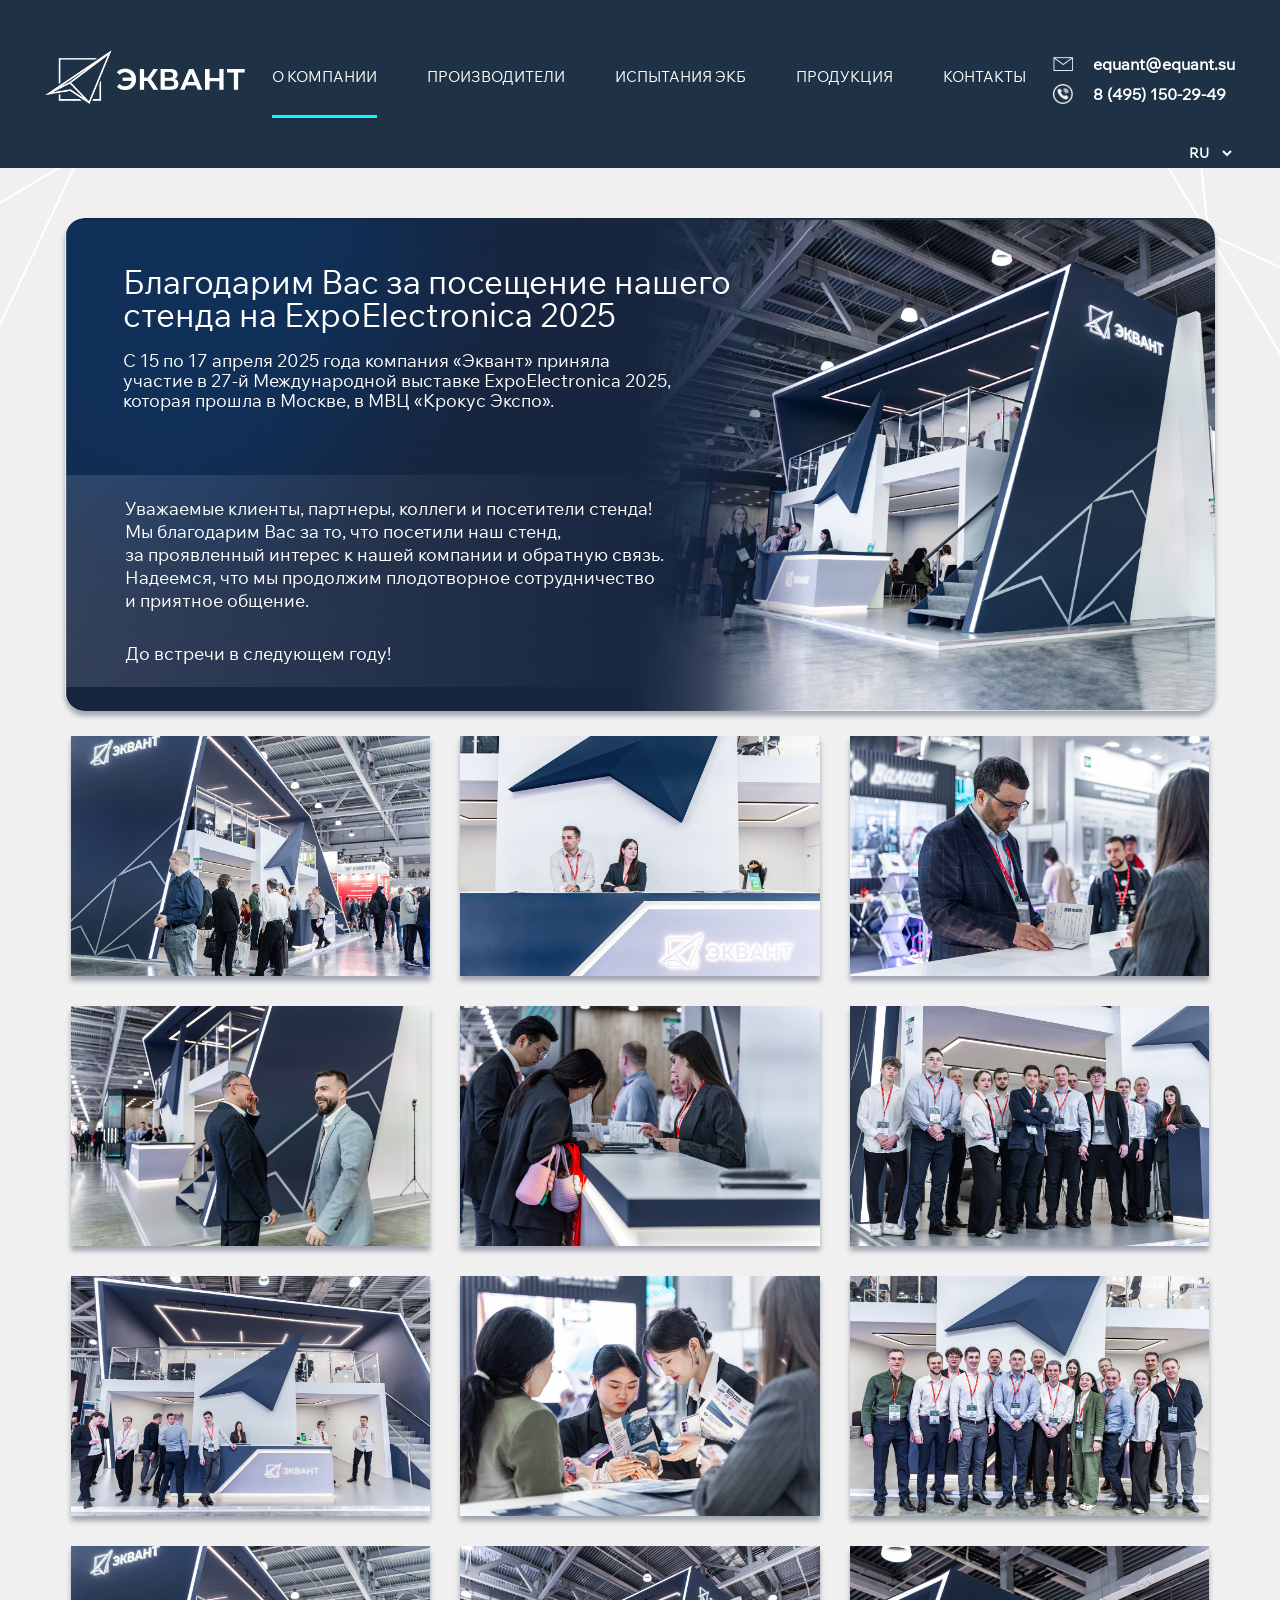
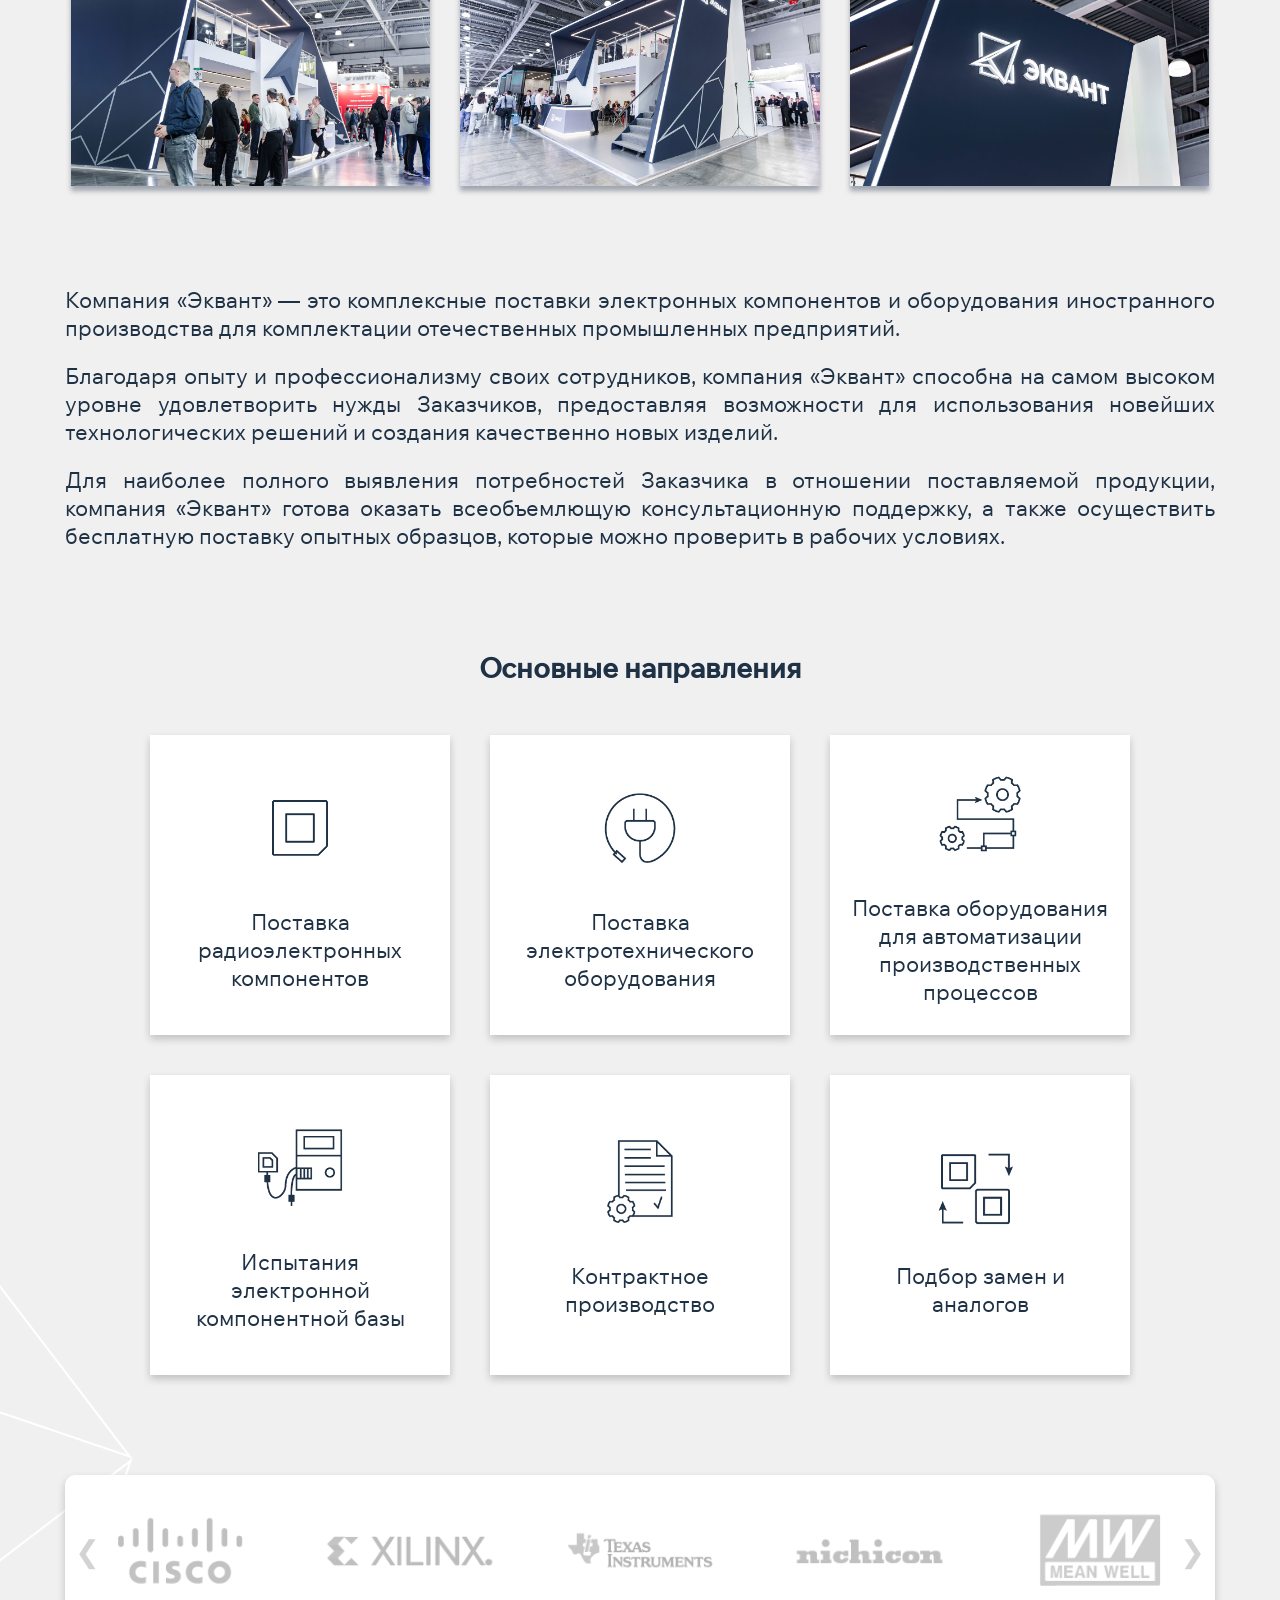
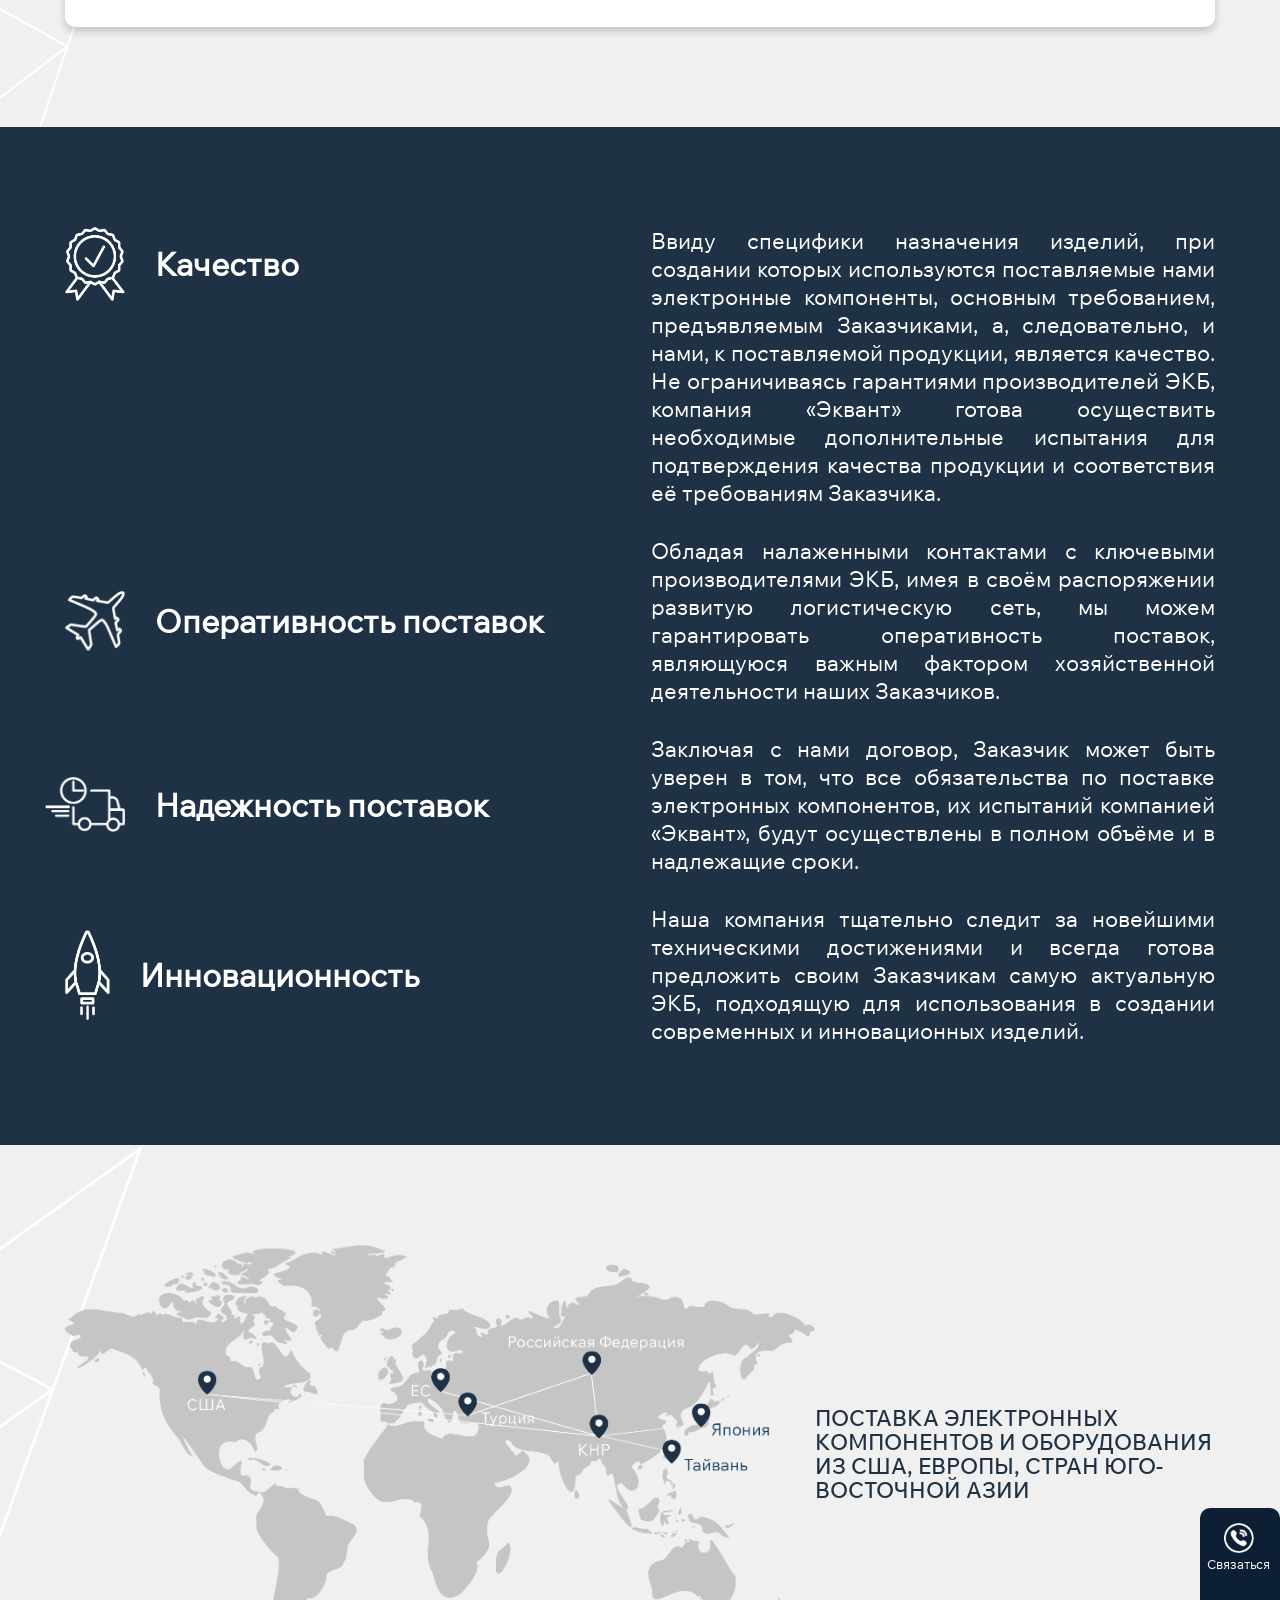
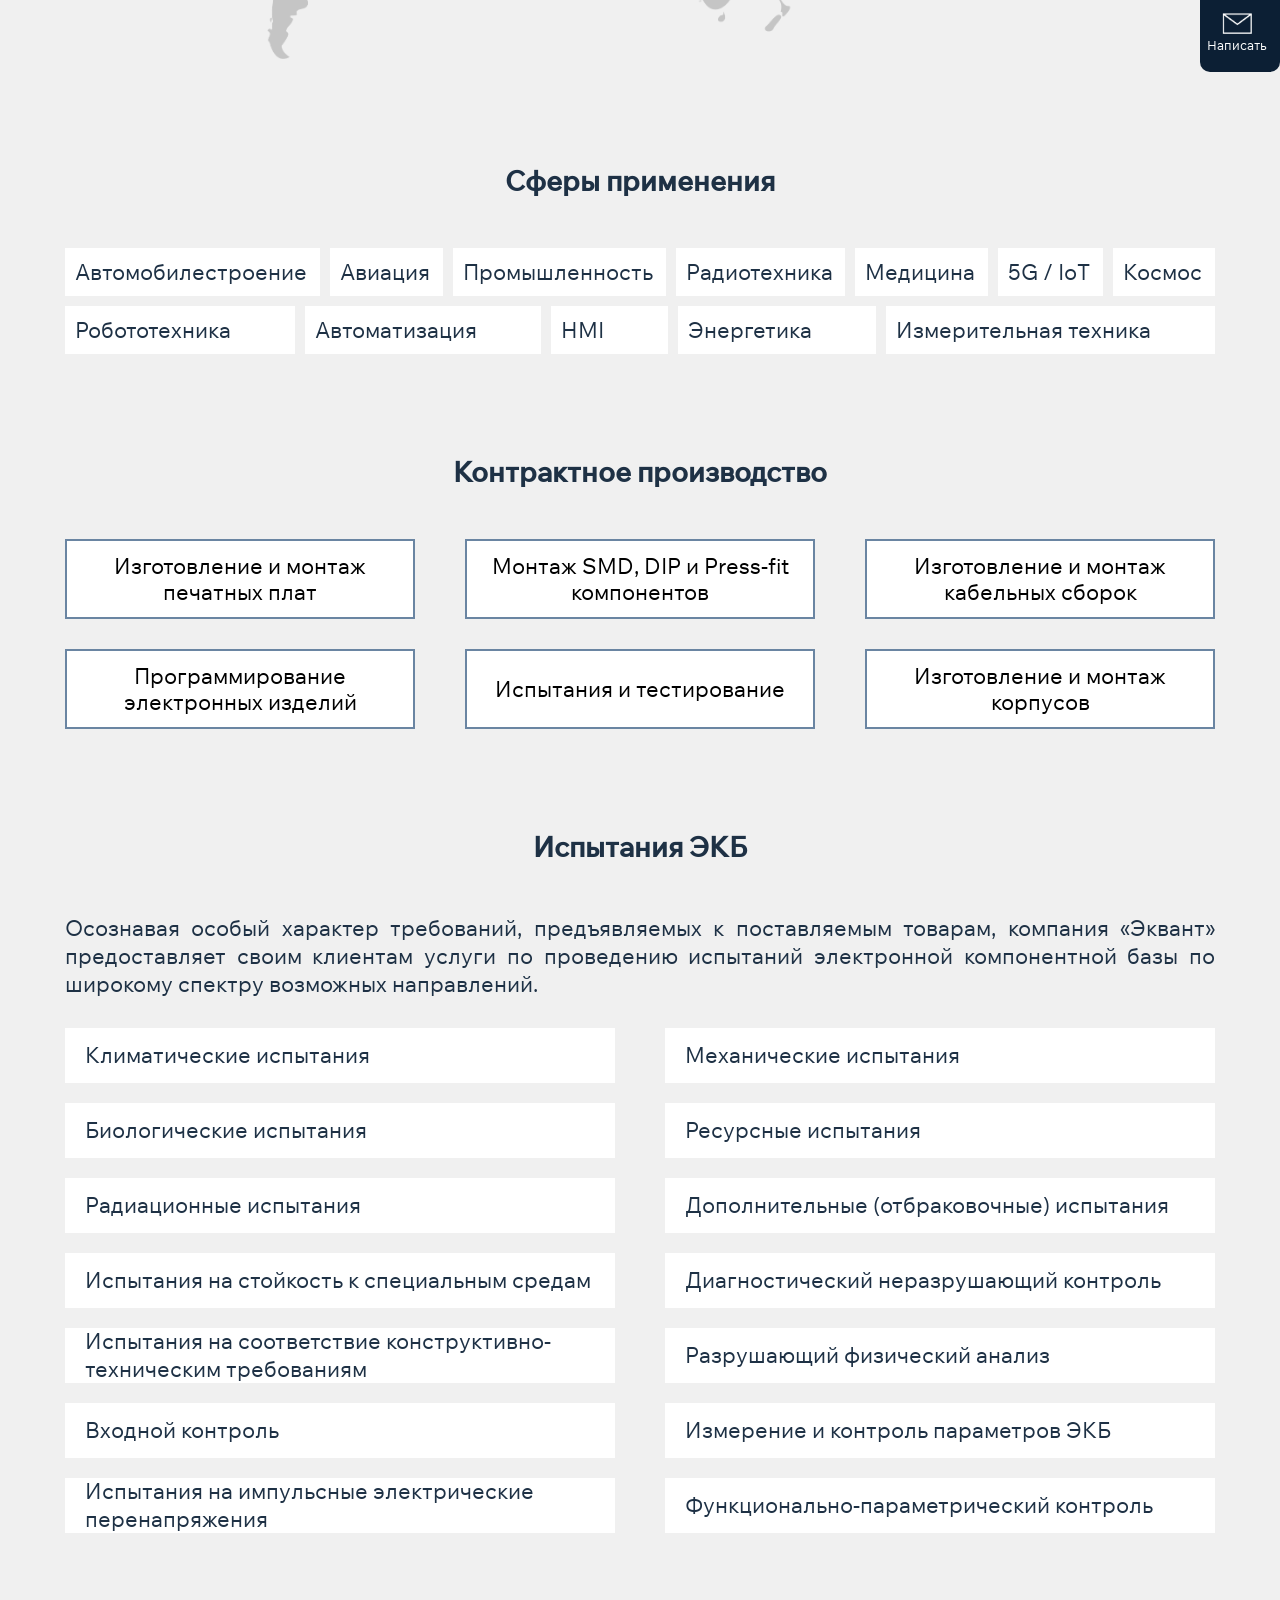
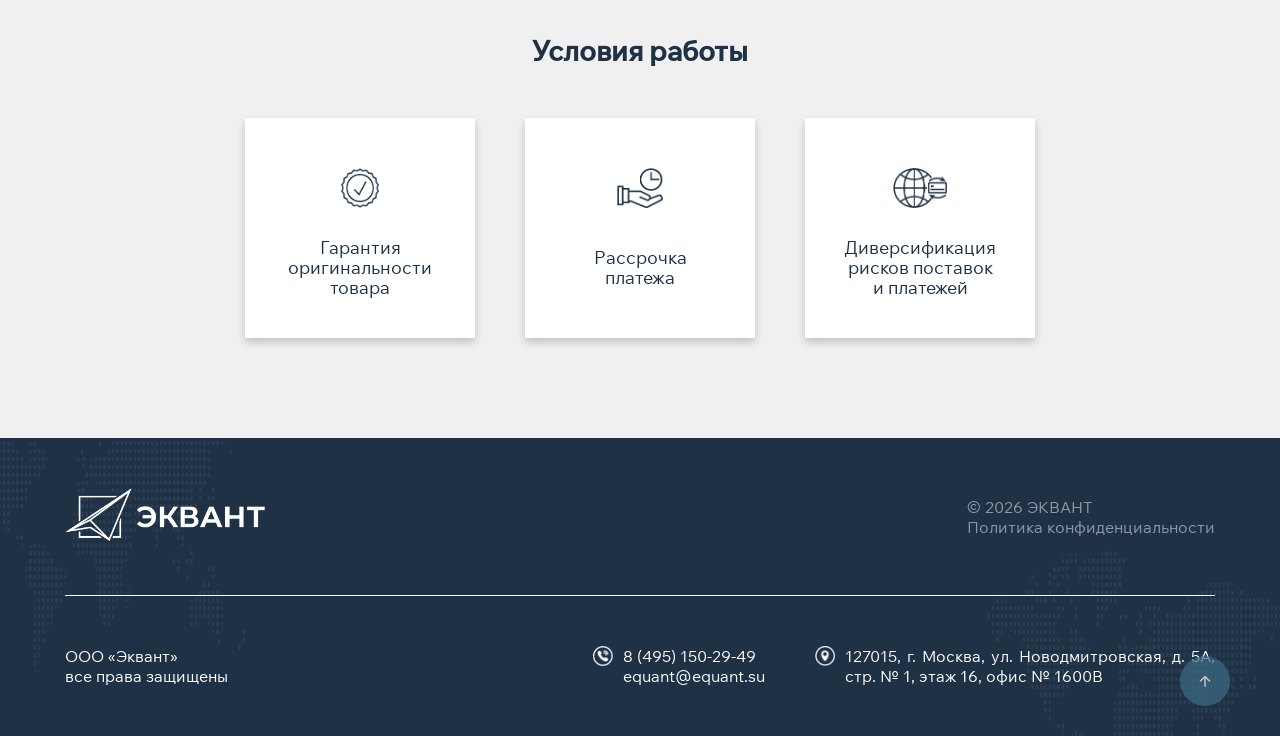
==== company.html @ 179a4070 "Initial commit" ====
<!DOCTYPE html>
<html lang="en">
<head>
    <meta charset="UTF-8">
    <meta name="viewport" content="width=device-width, initial-scale=1.0, maximum-scale=1.0, user-scalable=no">
    <title>Эквант</title>
    <link rel="stylesheet" href="./style.css">
    <script src="https://cdn.jsdelivr.net/npm/inputmask@5.0.8/dist/inputmask.min.js"></script>
</head>
<body>
    <header id="header" class="header-diff-page">
    </header>
    <div class="company-unity-block">
          <section class="event-banner">
      <div class="container">
      <div class="event-banner-img company-page">
        <div class="event-banner__text">
        <p class="event-banner__text-title company-page" data-i18n="thank_you_for_visiting"></p>
        <p class="event-banner__text-subtitle company-page" data-i18n="april_participation"></p>
        </div>
        <div class="event-banner__gratitude">
          <p data-i18n="dear_customers"></p>
          <p data-i18n="see_you_soon"></p>
        </div>
      </div>
      </div>
    </section>
      <section class="event-banner-mob-company">
        <div class="container">
          <div class="event-banner-img-mob-company-page">
            <div class="event-banner__text-mob">
              <p class="event-banner__text-title-company-mob" data-i18n="thank_you_for_visiting"></p>
              <p class="event-banner__text-subtitle-company-mob" data-i18n="april_participation"></p>
              </div>
              <div class="event-banner__gratitude-mob">
                <p data-i18n="dear_customers_mob">
                </p>
                <p data-i18n="thank_you_for_visiting-mob">
                </p>
                  <p data-i18n="see_you_soon"></p>
              </div>
          </div>
          </div>
      </section>
    <section class="gallery-event">
      <div class="container">
        <div class="gallery">
          <div class="gallery-item">
              <img src="./images/event-photo.png" alt="Image 1" data-index="0">
          </div>
          <div class="gallery-item">
              <img src="./images/event-photo2.jpg" alt="Image 2" data-index="1">
          </div>
          <div class="gallery-item">
            <img src="./images/event-photo3.jpg" alt="Image 2" data-index="1">
        </div>
        <div class="gallery-item">
          <img src="./images/event-photo4.jpg" alt="Image 2" data-index="1">
      </div>
      <div class="gallery-item">
        <img src="./images/event-photo5.jpg" alt="Image 2" data-index="1">
    </div>
    <div class="gallery-item">
      <img src="./images/event-photo6.jpg" alt="Image 2" data-index="1">
  </div>
  <div class="gallery-item">
    <img src="./images/event-photo7.jpg" alt="Image 2" data-index="1">
</div>
<div class="gallery-item">
  <img src="./images/event-photo8.jpg" alt="Image 2" data-index="1">
</div>
<div class="gallery-item">
  <img src="./images/event-photo9.jpg" alt="Image 2" data-index="1">
</div>
<div class="gallery-item">
  <img src="./images/event-photo10.jpg" alt="Image 2" data-index="1">
</div>
<div class="gallery-item">
  <img src="./images/event-photo11.jpg" alt="Image 2" data-index="1">
</div>
<div class="gallery-item">
  <img src="./images/event-photo12.jpg" alt="Image 2" data-index="1">
</div>
      </div>
      </div>


      <div class="popup">
        <div class="popup-content">
            <div class="popup-controls">
                <button class="popup-btn zoom-btn" title="Увеличить">
                    <svg width="24" height="24" viewBox="0 0 24 24" fill="none" stroke="currentColor" stroke-width="2">
                        <circle cx="11" cy="11" r="8"></circle>
                        <line x1="21" y1="21" x2="16.65" y2="16.65"></line>
                        <line x1="11" y1="8" x2="11" y2="14"></line>
                        <line x1="8" y1="11" x2="14" y2="11"></line>
                    </svg>
                </button>
                <button class="popup-btn close-btn" title="Закрыть">
                    <svg width="24" height="24" viewBox="0 0 24 24" fill="none" stroke="currentColor" stroke-width="2">
                        <line x1="18" y1="6" x2="6" y2="18"></line>
                        <line x1="6" y1="6" x2="18" y2="18"></line>
                    </svg>
                </button>
            </div>
            <div class="popup-img-container">
              <img class="popup-img" src="" alt="">
            </div>
            <div class="popup-nav">
                <button class="nav-btn prev-btn" title="Предыдущее">
                    <img src="./images/arrow-left-slider-event.png" alt="">
                </button>
                <button class="nav-btn next-btn" title="Следующее">
                  <img src="./images/arrow-right-slider-event.png" alt="">
                </button>
            </div>
        </div>
    </div>
    </section>
    </div>
    <section class="main-activity company-page">
      <div class="container">
        <div class="main-activity__text company-page">
          <p data-i18n="company_supply"></p>
          <p data-i18n="experience_professionalism"></p>
          <p data-i18n="consultation_support"></p>
        </div>
        <p class="title-shared" data-i18n="main_activity"></p>
        <div class="main-activity__cards">
          <div class="main-activity__card">
            <img src="./images/activity-first.png" alt="">
            <p class="card-text" data-i18n="supply_radioelectronic"></p>
          </div>
          <div class="main-activity__card">
            <img src="./images/activity-charging.png" alt="">
            <p class="card-text" data-i18n="supply_electrical"></p>
          </div>
          <div class="main-activity__card">
            <img src="./images/activity-settings.png" alt="">
            <p class="card-text" data-i18n="supply_automation"></p>
          </div>
          <div class="main-activity__card">
            <img src="./images/activity-tries.png" alt="">
            <p class="card-text" data-i18n="testing_electronic"></p>
          </div>
          <div class="main-activity__card">
            <img src="./images/activity-file.png" alt="">
            <p class="card-text" data-i18n="contract_manufacturing"></p>
          </div>
          <div class="main-activity__card">
            <img src="./images/activity-find.png" alt="">
            <p class="card-text" data-i18n="selection_replacements"></p>
          </div>
        </div>
        <div class="slider-container">
          <div class="slider">
              <div class="slide">
                <a href="https://www.cisco.com/">
                    <img src="./images/cisco.png" loading="lazy">
                </a>
                <a href="https://www.amd.com">
                  <img src="./images/xilinx.png" loading="lazy">
                </a>
                <a href="http://www.ti.com/">
                  <img src="./images/texas.png" loading="lazy">
                </a>
                <a href="https://www.nichicon.co.jp/">
                  <img src="./images/nichicon.png" loading="lazy">
                </a>
                <a href="http://www.meanwell.com/">
                  <img src="./images/meanwell.png" loading="lazy">
                </a>
              </div>
              <div class="slide">
                <a href="https://www.3m.com/">
                    <img src="./images/zm-logo.png" loading="lazy">
                </a>
                <a href="http://www.advantech.com/">
                    <img src="./images/adantech-logo.png" loading="lazy">
                </a>
                <a href="https://www.intel.com/content/www/us/en/support/ru-banner-inside.html">
                    <img src="./images/altera-logo.png" loading="lazy">
                </a>
                <a href="http://www.amcomusa.com/">
                    <img src="./images/amcom-logo.png" loading="lazy">
                </a>
                <a href="https://www.amphenol.com/">
                    <img src="./images/amphenol-logo.png" loading="lazy">
                </a>
              </div>
              <div class="slide">
                <a href="https://www.analog.com/en/index.html">
                 <img src="./images/analog-devices-logo.png" loading="lazy">
                </a>
                <a href="https://www.kyocera-avx.com/products/rfmicrowave/">
                 <img src="./images/american-logo.png" loading="lazy">
                </a>
                <a href="http://www.apitech.com/">
                 <img src="./images/api-logo.png" loading="lazy">
                </a>
                <a href="https://www.broadcom.com/">
                 <img src="./images/avago-logo.png" loading="lazy">
                </a>
                <a href="https://www.kyocera-avx.com/">
                 <img src="./images/avx-logo.png" loading="lazy">
                </a>
              </div>
              <div class="slide">
                <a href="https://www.analog.com/en/index.html">
                  <img src="./images/analog-devices-logo.png" loading="lazy">
                </a>
                <a href="https://www.kyocera-avx.com/products/rfmicrowave/">
                  <img src="./images/american-logo.png" loading="lazy">
                </a>
                <a href="http://www.apitech.com/">
                  <img src="./images/api-logo.png" loading="lazy">
                </a>
                <a href="https://www.broadcom.com/">
                  <img src="./images/avago-logo.png" loading="lazy">
                </a>
                <a href="https://www.kyocera-avx.com/">
                  <img src="./images/avx-logo.png" loading="lazy">
                </a>
              </div>
              <div class="slide">
                <a href="http://www.chinfa.com/01home/chinfa.html">
                  <img src="./images/china-logo.png" loading="lazy">
                </a>
                <a href="https://www.belfuse.com/">
                  <img src="./images/cinch-logo.png" loading="lazy">
                </a>
                <a href="https://www.connfly.com/">
                  <img src="./images/confly-logo.png" loading="lazy">
                </a>
                <a href="https://www.coilcraft.com/">
                  <img src="./images/caircraft-logo.png" loading="lazy">
                </a>
                <a href="https://www.wolfspeed.com/">
                  <img src="./images/cree-logo.png" loading="lazy">
                </a>
              </div>
              <div class="slide">
                <a href="https://www.cypress.io/">
                  <img src="./images/cypress-logo.png" loading="lazy">
                </a>
                <a href="https://www.mpgdover.com/en/company/brands/dow_key_microwave.html">
                  <img src="./images/dowkey-logo.png" loading="lazy">
                </a>
                <a href="https://www.tdk-electronics.tdk.com/en">
                  <img src="./images/epcos-logo.png" loading="lazy">
                </a>
                <a href="http://www.harting.com/">
                  <img src="./images/harting-logo.png" loading="lazy">
                </a>
                <a href="https://www.harwin.com/">
                  <img src="./images/harwin-logo.png" loading="lazy">
                </a>
              </div>  
              <div class="slide">
                <a href="https://www.hirose.com/">
                  <img src="./images/hrs-logo.png" loading="lazy">
                </a>
                <a href="https://www.ibselectronics.com/manufacturers/hittite-microwave/">
                  <img src="./images/hittic-logo.png" loading="lazy">
                </a>
                <a href="https://www.holtic.com/default.aspx">
                  <img src="./images/holt-logo.png" loading="lazy">
                </a>
                <a href="http://www.honeywell.com/">
                  <img src="./images/honeywell-logo.png" loading="lazy">
                </a>
                <a href="https://www.hubersuhner.com/en">
                  <img src="./images/huber-logo.png" loading="lazy">
                </a>
              </div>
              <div class="slide">
                <a href="https://eu.idtdna.com/page">
                  <img src="./images/idt-logo.png" loading="lazy">
                </a>
                <a href="https://www.infineon.com/">
                  <img src="./images/infineon-logo.png" loading="lazy">
                </a>
                <a href="https://www.integratech.com/">
                  <img src="./images/integra-logo.png" loading="lazy">
                </a>
                <a href="https://www.ixys.com/">
                  <img src="./images/ixys-logo.png" loading="lazy">
                </a>
                <a href="https://www.jyebao.com.tw/">
                  <img src="./images/jyebao-logo.png" loading="lazy">
                </a>
              </div>
              <div class="slide">
                <a href="https://www.kemet.com/en/us.html">
                  <img src="./images/kemet-logo.png" loading="lazy">
                </a>
                <a href="https://www.keysight.com/us/en/home.html">
                  <img src="./images/keysight-logo.png" loading="lazy">
                </a>
                <a href="https://www.chipdip.ru/manufacturer/linear">
                  <img src="./images/linear-logo.png" loading="lazy">
                </a>
                <a href="http://www.linwave.co.uk/">
                  <img src="./images/linwave-logo.png" loading="lazy">
                </a>
                <a href="https://www.littelfuse.com/">
                  <img src="./images/littlefuse-logo.png" loading="lazy">
                </a>
              </div>
              <div class="slide">
                <a href="https://www.macom.com/">
                  <img src="./images/macom-logo.png" loading="lazy">
                </a>
                <a href="https://markimicrowave.com/">
                  <img src="./images/marki-logo.png" loading="lazy">
                </a>
                <a href="http://www.maximintegrated.com/">
                  <img src="./images/maxim-logo.png" loading="lazy">
                </a>
                <a href="http://www.metdac.com/">
                  <img src="./images/metda-logo.png" loading="lazy">
                </a>
                <a href="https://micrelmed.com/">
                  <img src="./images/micrel-logo.png" loading="lazy">
                </a>
              </div>
              <div class="slide">
                <a href="http://www.microchip.com/">
                  <img src="./images/microchip-logo.png" loading="lazy">
                </a>
                <a href="https://www.micron.com/">
                  <img src="./images/micron-logo.png" loading="lazy">
                </a>
                <a href="https://www.microsemi.com/Page-34">
                  <img src="./images/microsemi-logo.png" loading="lazy">
                </a>
                <a href="https://www.minicircuits.com/">
                  <img src="./images/minicircuits-logo.png" loading="lazy">
                </a>
                <a href="https://www.molex.com/en-us/home">
                  <img src="./images/molex-logo.png" loading="lazy">
                </a>
              </div>
              <div class="slide">
                <a href="https://www.murata.com/en-eu/">
                  <img src="./images/murata-logo.png" loading="lazy">
                </a>
                <a href="https://www.nardamiteq.com/">
                  <img src="./images/narda-logo.png" loading="lazy">
                </a>
                <a href="https://www.ni.com/en.html">
                  <img src="./images/national-logo.png" loading="lazy">
                </a>
                <a href="http://www.nxp.com/">
                  <img src="./images/nxp-logo.png" loading="lazy">
                </a>
                <a href="https://www.omron.com/global/en/">
                  <img src="./images/omron-logo.png" loading="lazy">
                </a>
              </div>
              <div class="slide">
                <a href="https://www.onsemi.com/">
                  <img src="./images/on-logo.png" loading="lazy">
                </a>
                <a href="https://www.peak-electronics.de/">
                  <img src="./images/peak-logo.png" loading="lazy">
                </a>
                <a href="https://www.psemi.com/">
                  <img src="./images/peregine-logo.png" loading="lazy">
                </a>
                <a href="https://www.phoenixcontact.com/ru-pc/">
                  <img src="./images/phenix-logo.png" loading="lazy">
                </a>
                <a href="https://www.qorvo.com/">
                  <img src="./images/qorvo-logo.png" loading="lazy">
                </a>
              </div>
              <div class="slide">
                <a href="https://www.radiall.com/">
                  <img src="./images/radall-logo.png" loading="lazy">
                </a>
                <a href="https://www.renesas.com/en">
                  <img src="./images/renesas-logo.png" loading="lazy">
                </a>
                <a href="https://www.rohm.com/">
                  <img src="./images/rohm-logo.png" loading="lazy">
                </a>
                <a href="https://www.rosenberger.com/">
                  <img src="./images/rosenberger-logo.png" loading="lazy">
                </a>
                <a href="https://www.samtec.com/">
                  <img src="./images/samteo-logo.png" loading="lazy">
                </a>
              </div>
              <div class="slide">
                <a href="http://www.semikron.com/">
                  <img src="./images/semikron-logo.png" loading="lazy">
                </a>
                <a href="https://www.silabs.com/">
                  <img src="./images/silicon-logo.png" loading="lazy">
                </a>
                <a href="http://www.skyworksinc.com/">
                  <img src="./images/skuworks-logo.png" loading="lazy">
                </a>
                <a href="http://www.souriau.com/en-en">
                  <img src="./images/souriau-logo.png" loading="lazy">
                </a>
                <a href="https://www.infineon.com/?utm_source=cypress&utm_medium=referral&utm_campaign=202110_globe_en_all_integration-homepage&redirId=test_homepage">
                  <img src="./images/spansion-logo.png" loading="lazy">
                </a>
              </div>
              <div class="slide">
                <a href="https://www.st.com/content/st_com/en.html">
                  <img src="./images/life-logo.png" loading="lazy">
                </a>
                <a href="https://www.synergymwave.com/">
                  <img src="./images/synergy-logo.png" loading="lazy">
                </a>
                <a href="https://www.us.tdk.com/">
                  <img src="./images/tdk-logo.png" loading="lazy">
                </a>
                <a href="http://www.tdk-lambda.com/">
                  <img src="./images/tdk-lambda-logo.png" loading="lazy">
                </a>
                <a href="http://www.te.com/">
                  <img src="./images/te-logo.png" loading="lazy">
                </a>
              </div>
              <div class="slide">
                <a href="http://www.teledynerelays.com/">
                  <img src="./images/teledyne-logo.png" loading="lazy">
                </a>
                <a href="https://www.tek.com/en">
                  <img src="./images/tektronix-logo.png" loading="lazy">
                </a>
                <a href="https://www.tracopower.com/int/ru">
                  <img src="./images/traco-logo.png" loading="lazy">
                </a>
                <a href="https://www.vicorpower.com/">
                  <img src="./images/vicor-logo.png" loading="lazy">
                </a>
                <a href="https://www.vishay.com/">
                  <img src="./images/vishay-logo.png" loading="lazy">
                </a>
              </div>
          </div>
          <button class="slider-button prev">&#10094;</button>
          <button class="slider-button next">&#10095;</button>
      </div>
      </div>
    </section>
      
    <section class="advantages">
      <div class="container">
        <div class="advantages-cards">
          <div class="advantages-card quality">
            <div class="advantages-card-title">
              <img src="./images/quality.png" alt="">
              <p data-i18n="quality"></p>
            </div>
            <p class="advantages-card-desc" data-i18n="quality_desc"></p>
          </div>
          <div class="advantages-card">
            <div class="advantages-card-title">
              <img src="./images/airplane.png" alt="">
              <p data-i18n="delivery_efficiency"></p>
            </div>
            <p class="advantages-card-desc" data-i18n="delivery_efficiency_desc"></p>
          </div>
          <div class="advantages-card">
            <div class="advantages-card-title">
              <img src="./images/car.png" alt="" class="car-img-advantage">
              <p data-i18n="reliability_deliveries">к</p>
            </div>
            <p class="advantages-card-desc" data-i18n="reliability_deliveries_desc"></p>
          </div>
          <div class="advantages-card">
            <div class="advantages-card-title">
              <img src="./images/rocket.png" alt="" class="rocket-img">
              <p data-i18n="innovativeness">Инновационность</p>
            </div>
            <p class="advantages-card-desc" data-i18n="innovativeness_desc"></p>
          </div>
        </div>
      </div>
    </section>
          <section class="map">
        <div class="container">
          <div class="map-block">
            <div class="map-img">
              <img src="./images/map.png" alt="">
            </div>
            <p class="map-title" data-i18n="supply_electronic_components">
            </p>  
          </div>
        
          <div class="spheres">
            <p class="title-shared" data-i18n="application_areas"></p>
              <div class="spheres-cards">
                <div class="sphere-card" data-i18n="automotive"></div>
                <div class="sphere-card" data-i18n="aviation"></div>
                <div class="sphere-card" data-i18n="industry"></div>
                <div class="sphere-card" data-i18n="radio_engineering"></div>
                <div class="sphere-card" data-i18n="medicine"></div>
                <div class="sphere-card" data-i18n="5g_iot"></div>
                <div class="sphere-card" data-i18n="space"></div>
                <div class="sphere-card" data-i18n="robotics"></div>
                <div class="sphere-card" data-i18n="automation"></div>
                <div class="sphere-card" data-i18n="hmi"></div>
                <div class="sphere-card" data-i18n="energy"></div>
                <div class="sphere-card" data-i18n="measurement_technology"></div>
              </div>
          </div>
        </div>
        <button class="contact-button">
          <div class="contact-button-item">
            <div class="contact-button-item-block">
              <img src="./images/phone-icon.png" alt="" class="contact-button-icons">
              <p data-i18n="to_contact"></p>
            </div>
              <div class="contact-info-item phone">
                8 (495) 150-29-49
                <img src="./images/copy-icon.png" alt="">
              </div>
          </div>
          <div class="contact-button-item">
            <div class="contact-button-item-block">
              <img src="./images/mail-icon.png" alt="" class="contact-button-icons">
              <p data-i18n="to_write"></p>
            </div>
            <div class="contact-info-item email">
              equant@equant.su
              <img src="./images/copy-icon.png" alt="">
            </div>
          </div>
      </button> 
      </section>
      
    <section class="contract company-page">
      <div class="container">
        <p class="title-shared" data-i18n="contract_production_title">
      </p>
      <div class="contract-cards">
          <div class="contract-card" data-i18n="pcb_manufacturing">
          </div>
          <div class="contract-card" data-i18n="components_mounting">
          </div>
          <div class="contract-card" data-i18n="cable_assemblies">
          </div>
          <div class="contract-card" data-i18n="programming">
          </div>
          <div class="contract-card" data-i18n="testing">
          </div>
          <div class="contract-card" data-i18n="enclosures">
          </div>
      </div>
<div class="tries">
<p class="title-shared" data-i18n="ecb_testing">
</p>
<p class="tries-title" data-i18n="special_requirements_awareness">
</p>
<div class="tries-cards">
<div class="tries-card" data-i18n="climate_testing">
</div>
<div class="tries-card" data-i18n="mechanical_testing">
</div>
</div>
<div class="tries-cards">
<div class="tries-card" data-i18n="biological_testing">
</div>
<div class="tries-card" data-i18n="resource_testing">
</div>
</div>
<div class="tries-cards">
<div class="tries-card" data-i18n="radiation_testing">
</div>
<div class="tries-card" data-i18n="additional_testing">
</div>
</div>
<div class="tries-cards">
<div class="tries-card" data-i18n="environmental_testing">
</div>
<div class="tries-card" data-i18n="diagnostic_testing">
</div>
</div>
<div class="tries-cards">
<div class="tries-card" data-i18n="technical_compliance_testing">
</div>
<div class="tries-card" data-i18n="destructive_analysis">
</div>
</div>
<div class="tries-cards">
<div class="tries-card" data-i18n="input_control">
</div>
<div class="tries-card" data-i18n="parameter_control">
</div>
</div>
<div class="tries-cards">
<div class="tries-card" data-i18n="impulse_testing">
</div>
<div class="tries-card" data-i18n="functional_testing">
</div>
</div>

</div>
<div class="work-conditions">
<p class="title-shared" data-i18n="work_conditions_title">
</p>
<div class="work-conditions-cards">
    <div class="work-conditions-card">
        <img src="./images/garanty-icon.png" alt="">
        <p data-i18n="originality_guarantee">
        </p>
    </div>
    <div class="work-conditions-card">
        <img src="./images/credit-icon.png" alt="">
        <p data-i18n="payment_installment">
        </p>
    </div>
    <div class="work-conditions-card">
        <img src="./images/world-web-icon.png" alt="">
        <p data-i18n="risk_diversification">
        </p>
    </div>
</div>
</div>
</div>
    </section>
      <footer id="footer">
      </footer>

<script src="./main.js" defer></script>
</body>
</html>
---- style.css ----
*{
  margin:0;
  padding:0;
  box-sizing:border-box;
  font-family: 'WixMadeforText-Regular';
}

html, body {
    height: 100%;
    margin: 0;
    scroll-behavior: smooth;
}
a{
    text-decoration:none;
}

body {
    background-color: #f0f0f0; /* Цвет фона по умолчанию для body */
}
.container{
  display: block;
  width: 100%;
  margin: 0 auto;
  max-width: 1150px;
}

header{
  display: flex;
  width: 100%;
  padding-top: 50px;
  position: absolute;
  z-index: 2;
  justify-content: center;
}
.header-mob{
  display: none;
}
.header-pc{
  display: flex;
  justify-content: space-between;
  align-items: center;
  width: 100%;
  height:100%;
}
header.header-diff-page{
  position: relative;
  background-color: rgb(30,49,69);
  border-bottom: none;
  padding-bottom: 50px;
  margin-bottom:0;
}

.header-logo{
  max-width: 200px;
  width: 100%;
}
.footer-logo{
  max-width: 200px;
  width: 100%;
}
.logo-container{
  width: 197px;
  background-image: url(./images/zm-blue-logo.png);
  height: 119px;
}
.logo-container:hover{
  background-image: url(./images/zm-logo.png);
}
.logo-container.advantech{
  background-image: url(./images/advantech-blue-logo.png);
}
.logo-container.advantech:hover{
  background-image: url(./images/adantech-logo.png);
}
.logo-container.altera{
  background-image: url(./images/intel-blue-logo.png);
  background-size: 70% 70%;
  background-repeat: no-repeat;
  background-position: center;
}
.logo-container.altera:hover{
  background-image: url(./images/intel-logo.png);
}
.logo-container.amcom{
  background-image: url(./images/amcom-blue-logo.png);
}
.logo-container.amcom:hover{
  background-image: url(./images/amcom-logo.png);
}
.logo-container.amphenol{
  background-image: url(./images/amphenol-blue-logo.png);
}
.logo-container.amphenol:hover{
  background-image: url(./images/amphenol-logo.png);
}
.logo-container.analog{
  background-image: url(./images/analog-blue-logo.png);
}
.logo-container.analog:hover{
  background-image: url(./images/analog-devices-logo.png);
}
.logo-container.anaren{
  background-image: url(./images/anaren-blue-logo.png);
}
.logo-container.anaren:hover{
  background-image: url(./images/anaren-logo.png);
}
.logo-container.anritsu{
  background-image: url(./images/anritsu-blue-logo.png);
}
.logo-container.anritsu:hover{
  background-image: url(./images/anritsu-logo.png);
}
.logo-container.american{
  background-image: url(./images/american-blue-logo.png);
}
.logo-container.american:hover{
  background-image: url(./images/american-logo.png);
}
.logo-container.api{
  background-image: url(./images/api-blue-logo.png);
}
.logo-container.api:hover{
  background-image: url(./images/api-logo.png);
}
.logo-container.avago{
  background-image: url(./images/avago-blue-logo.png);
}
.logo-container.avago:hover{
  background-image: url(./images/avago-logo.png);
}
.logo-container.avx{
  background-image: url(./images/avx-blue-logo.png);
}
.logo-container.avx:hover{
  background-image: url(./images/avx-logo.png);
}
.logo-container.bourns{
  background-image: url(./images/bourns-blue-logo.png);
}
.logo-container.bourns:hover{
  background-image: url(./images/bourns-logo.png);
}
.logo-container.ceic{
  background-image: url(./images/ceic-blue-logo.png);
  background-size: 60% 50%;
  background-repeat: no-repeat;
  background-position: center;
}
.logo-container.ceic:hover{
  background-image: url(./images/ceic-logo.png);
}
.logo-container.chinfa{
  background-image: url(./images/chinfa-blue-logo.png);
}
.logo-container.chinfa:hover{
  background-image: url(./images/china-logo.png);
}
.logo-container.chinch{
  background-image: url(./images/cinch-blue-logo.png);
}
.logo-container.chinch:hover{
  background-image: url(./images/cinch-logo.png);
}
.logo-container.connfly{
  background-image: url(./images/connfly-blue-logo.png);
}
.logo-container.connfly:hover{
  background-image: url(./images/confly-logo.png);
}
.logo-container.coilcraft{
  background-image: url(./images/caircraft-blue-logo.png);
}
.logo-container.coilcraft:hover{
  background-image: url(./images/caircraft-logo.png);
}
.logo-container.cree{
  background-image: url(./images/cree-blue-logo.png);
}
.logo-container.cree:hover{
  background-image: url(./images/cree-logo.png);
}
.logo-container.cypress{
  background-image: url(./images/cypress-blue-logo.png);
}
.logo-container.cypress:hover{
  background-image: url(./images/cypress-logo.png);
}
.logo-container.dowkey{
  background-image: url(./images/dowkey-blue-logo.png);
}
.logo-container.dowkey:hover{
  background-image: url(./images/dowkey-logo.png);
}
.logo-container.ducommun{
  background-image: url(./images/ducomunn-blue.png);
  background-position: center;
  background-size: 100%;
  background-repeat: no-repeat
}
.logo-container.ducommun:hover{
  background-image: url(./images/ducomunn.png);
}
.logo-container.epcos{
  background-image: url(./images/epcos-blue-logo.png);
}
.logo-container.epcos:hover{
  background-image: url(./images/epcos-logo.png);
}
.logo-container.geyer{
  background-image: url(./images/geyer-blue.png);
  background-position: center;
  background-size: 100%;
  background-repeat: no-repeat
}
.logo-container.geyer:hover{
  background-image: url(./images/geyer.png);
}
.logo-container.glenair{
  background-image: url(./images/glenair-blue.png);
  background-position: center;
  background-size: 100%;
  background-repeat: no-repeat
}
.logo-container.glenair:hover{
  background-image: url(./images/glenair.png);
}
.logo-container.golledge{
  background-image: url(./images/golledge-blue.png);
  background-position: center;
  background-size: 100%;
  background-repeat: no-repeat
}
.logo-container.golledge:hover{
  background-image: url(./images/golledge.png);
}
.logo-container.halo{
  background-image: url(./images/halo.png);
  background-position: center;
  background-size: 100%;
  background-repeat: no-repeat
}
.logo-container.halo:hover{
  background-image: url(./images/halo.png);
}
.logo-container.fudan{
  background-image: url(./images/fudan-blue-logo.png);
  background-size: 70% 40%;
  background-repeat: no-repeat;
  background-position: center;
}
.logo-container.fudan:hover{
  background-image: url(./images/fudan-micro-logo.png);
}
.logo-container.harting{
  background-image: url(./images/harting-blue-logo.png);
}
.logo-container.harting:hover{
  background-image: url(./images/harting-logo.png);
}
.logo-container.harwin{
  background-image: url(./images/harwin-blue-logo.png);
}
.logo-container.harwin:hover{
  background-image: url(./images/harwin-logo.png);
}
.logo-container.hrs{
  background-image: url(./images/hrs-blue-logo.png);
}
.logo-container.hrs:hover{
  background-image: url(./images/hrs-logo.png);
}
.logo-container.hittic{
  background-image: url(./images/hittitc-blue-logo.png);
}
.logo-container.hittic:hover{
  background-image: url(./images/hittic-logo.png);
}
.logo-container.hisiwell{
  background-image: url(./images/hisiwell-blue.png);
  background-size: 60% 30%;
  background-repeat: no-repeat;
  background-position: center;
}
.logo-container.hisiwell:hover{
  background-image: url(./images/hisiwell-logo.png);
}
.logo-container.holt{
  background-image: url(./images/holt-blue-logo.png);
}
.logo-container.holt:hover{
  background-image: url(./images/holt-logo.png);
}
.logo-container.honeywell{
  background-image: url(./images/honeywell-blue-logo.png);
}
.logo-container.honeywell:hover{
  background-image: url(./images/honeywell-logo.png);
}
.logo-container.huber{
  background-image: url(./images/huber-blue-logo.png);
}
.logo-container.huber:hover{
  background-image: url(./images/huber-logo.png);
}
.logo-container.idt{
  background-image: url(./images/idt-blue-logo.png);
}
.logo-container.idt:hover{
  background-image: url(./images/idt-logo.png);
}
.logo-container.infineon{
  background-image: url(./images/infineon-blue-logo.png);
}
.logo-container.infineon:hover{
  background-image: url(./images/infineon-logo.png);
}
.logo-container.integra{
  background-image: url(./images/integra-blue-logo.png);
}
.logo-container.integra:hover{
  background-image: url(./images/integra-logo.png);
}
.logo-container.ixys{
  background-image: url(./images/ixys-blue-logo.png);
}
.logo-container.ixys:hover{
  background-image: url(./images/ixys-logo.png);
}
.logo-container.jeybao{
  background-image: url(./images/jyebao-blue-logo.png);
}
.logo-container.jeybao:hover{
  background-image: url(./images/jyebao-logo.png);
}
.logo-container.kemet{
  background-image: url(./images/kemet-blue-logo.png);
}
.logo-container.kemet:hover{
  background-image: url(./images/kemet-logo.png);
}
.logo-container.keysight{
  background-image: url(./images/keysight-blue-logo.png);
}
.logo-container.keysight:hover{
  background-image: url(./images/keysight-logo.png);
}
.logo-container.linear{
  background-image: url(./images/linear-blue-logo.png);
}
.logo-container.linear:hover{
  background-image: url(./images/linear-logo.png);
}
.logo-container.linwave{
  background-image: url(./images/linwave-blue-logo.png);
}
.logo-container.linwave:hover{
  background-image: url(./images/linwave-logo.png);
}
.logo-container.littlefuse{
  background-image: url(./images/little-blue-logo.png);
}
.logo-container.littlefuse:hover{
  background-image: url(./images/littlefuse-logo.png);
}
.logo-container.macom{
  background-image: url(./images/macom-blue-logo.png)
}
.logo-container.macom:hover{
  background-image: url(./images/macom-logo.png);
}
.logo-container.marki{
  background-image: url(./images/marki-blue-logo.png)
}
.logo-container.marki:hover{
  background-image: url(./images/marki-logo.png);
}
.logo-container.maxim{
  background-image: url(./images/maxim-blue-logo.png);
}
.logo-container.maxim:hover{
  background-image: url(./images/maxim-logo.png);
}
.logo-container.meanwell{
  background-image: url(./images/meanwell-blue-logo.png);
}
.logo-container.meanwell:hover{
  background-image: url(./images/meanwell.png);
}
.logo-container.metda{
  background-image: url(./images/metda-blue-logo.png);
}
.logo-container.metda:hover{
  background-image: url(./images/metda-logo.png);
}
.logo-container.micrel{
  background-image: url(./images/micrel-blue-logo.png);
}
.logo-container.micrel:hover{
  background-image: url(./images/micrel-logo.png);
}
.logo-container.microchip{
  background-image: url(./images/microchip-blue-logo.png);
}
.logo-container.microchip:hover{
  background-image: url(./images/microchip-logo.png);
}
.logo-container.micron{
  background-image: url(./images/micron-blue-logo.png);
}
.logo-container.micron:hover{
  background-image: url(./images/micron-logo.png);
}
.logo-container.microsemi{
  background-image: url(./images/microsemi-blue-logo.png);
}
.logo-container.microsemi:hover{
  background-image: url(./images/microsemi-logo.png);
}
.logo-container.minicircuits{
  background-image: url(./images/mini-blue-logo.png);
}
.logo-container.minicircuits:hover{
  background-image: url(./images/minicircuits-logo.png);
}
.logo-container.molex{
  background-image: url(./images/molex-blue-logo.png);
}
.logo-container.molex:hover{
  background-image: url(./images/molex-logo.png);
}
.logo-container.murata{
  background-image: url(./images/murata-logo-blue.png);
}
.logo-container.murata:hover{
  background-image: url(./images/murata-logo.png);
}
.logo-container.narda{
  background-image: url(./images/narda-logo-blue.png);
}
.logo-container.narda:hover{
  background-image: url(./images/narda-logo.png);
}
.logo-container.national{
  background-image: url(./images/national-logo-blue.png);
}
.logo-container.national:hover{
  background-image: url(./images/national-logo.png);
}
.logo-container.nichicon{
  background-image: url(./images/nichicon-logo-blue.png);
}
.logo-container.nichicon:hover{
  background-image: url(./images/nichicon.png);
}
.logo-container.novosense{
  background-image: url(./images/novosense-blue-logo.png);
  background-size: 90% 20%;
  background-repeat: no-repeat;
  background-position: center;
}
.logo-container.novosense:hover{
  background-image: url(./images/novoesens-logo.png);
}
.logo-container.nxp{
  background-image: url(./images/nxp-logo-blue.png);
}
.logo-container.nxp:hover{
  background-image: url(./images/nxp-logo.png);
}
.logo-container.omron{
  background-image: url(./images/omron-logo-blue.png);
}
.logo-container.omron:hover{
  background-image: url(./images/omron-logo.png);
}
.logo-container.on{
  background-image: url(./images/on-logo-blue.png);
}
.logo-container.on:hover{
  background-image: url(./images/on-logo.png);
}
.logo-container.peak{
  background-image: url(./images/peak-logo-blue.png);
}
.logo-container.peak:hover{
  background-image: url(./images/peak-logo.png);
}
.logo-container.peregrine{
  background-image: url(./images/peregrine-logo-blue.png);
}
.logo-container.peregrine:hover{
  background-image: url(./images/peregine-logo.png);
}
.logo-container.phenix{
  background-image: url(./images/phoenix-logo-blue.png);
}
.logo-container.phenix:hover{
  background-image: url(./images/phenix-logo.png);
}
.logo-container.qorvo{
  background-image: url(./images/qorvo-logo-blue.png);
}
.logo-container.qorvo:hover{
  background-image: url(./images/qorvo-logo.png);
}
.logo-container.radiall{
  background-image: url(./images/radial-logo-blue.png);
}
.logo-container.radiall:hover{
  background-image: url(./images/radall-logo.png);
}
.logo-container.renesass{
  background-image: url(./images/renesas-logo-blue.png);
}
.logo-container.renesass:hover{
  background-image: url(./images/renesas-logo.png);
}
.logo-container.rohm{
  background-image: url(./images/rohm-logo-blue.png);
}
.logo-container.rohm:hover{
  background-image: url(./images/rohm-logo.png);
}
.logo-container.rosenberger{
  background-image: url(./images/rosenberger-logo-blue.png);
}
.logo-container.rosenberger:hover{
  background-image: url(./images/rosenberger-logo.png);
}
.logo-container.samtec{
  background-image: url(./images/samtec-logo-blue.png);
}
.logo-container.samtec:hover{
  background-image: url(./images/samteo-logo.png);
}
.logo-container.semikron{
  background-image: url(./images/semikron-logo-blue.png);
}
.logo-container.semikron:hover{
  background-image: url(./images/semikron-logo.png);
}
.logo-container.silicon{
  background-image: url(./images/silicon-logo-blue.png);
}
.logo-container.silicon:hover{
  background-image: url(./images/silicon-logo.png);
}
.logo-container.skyworks{
  background-image: url(./images/skyworks-logo-blue.png);
}
.logo-container.skyworks:hover{
  background-image: url(./images/skuworks-logo.png);
}
.logo-container.sourai{
  background-image: url(./images/souriau-logo-blue.png);
}
.logo-container.sourai:hover{
  background-image: url(./images/souriau-logo.png);
}
.logo-container.spansion{
  background-image: url(./images/spansion-logo-blue.png);
}
.logo-container.spansion:hover{
  background-image: url(./images/spansion-logo.png);
}
.logo-container.life{
  background-image: url(./images/life-logo-blue.png);
}
.logo-container.life:hover{
  background-image: url(./images/life-logo.png);
}
.logo-container.synergy{
  background-image: url(./images/synergy-logo-blue.png);
}
.logo-container.synergy:hover{
  background-image: url(./images/synergy-logo.png);
}
.logo-container.tdk{
  background-image: url(./images/tdk-logo-blue.png);
}
.logo-container.tdk:hover{
  background-image: url(./images/tdk-logo.png);
}
.logo-container.tdk-lambda{
  background-image: url(./images/tdklamda-logo-blue.png);
}
.logo-container.tdk-lambda:hover{
  background-image: url(./images/tdk-lambda-logo.png);
}
.logo-container.te{
  background-image: url(./images/te-logo-blue.png);
}
.logo-container.te:hover{
  background-image: url(./images/te-logo.png);
}
.logo-container.teledyne{
  background-image: url(./images/teledyne-logo-blue.png);
}
.logo-container.teledyne:hover{
  background-image: url(./images/teledyne-logo.png);
}
.logo-container.teledyne-micro{
  background-image: url(./images/teledyne-logo-micro-blue.png);
}
.logo-container.teledyne-micro:hover{
  background-image: url(./images/teledyne-logo-micro.png);
}
.logo-container.tektronix{
  background-image: url(./images/tektronix-logo-blue.png);
}
.logo-container.tektronix:hover{
  background-image: url(./images/tektronix-logo.png);
}
.logo-container.texas{
  background-image: url(./images/texas-logo-blue.png)
}
.logo-container.texas:hover{
  background-image: url(./images/texas.png);
}
.logo-container.traco{
  background-image: url(./images/traco-logo-bluw.png);
}
.logo-container.traco:hover{
  background-image: url(./images/traco-logo.png);
}
.logo-container.vicor{
  background-image: url(./images/vicor-logo-blue.png);
}
.logo-container.vicor:hover{
  background-image: url(./images/vicor-logo.png);
}
.logo-container.vishay{
  background-image: url(./images/vishay-logo-blue.png);
}
.logo-container.vishay:hover{
  background-image: url(./images/vishay-logo.png);
}
.logo-container.exlinik{
  background-image: url(./images/exlinix-logo-blue.png);
}
.logo-container.exlinik:hover{
  background-image: url(./images/xilinx.png);
}

.logo-container.yageo{
  background-image: url(./images/yageo-logo-blue.png);
}
.logo-container.yageo:hover{
  background-image: url(./images/yageo-logo.png);
}


.header-container{
  display: flex;
  border-bottom: 1px solid rgb(212, 238, 240);
  justify-content: space-between;
  width: 100%;
  max-width: 1400px;
  padding-bottom: 10px;
  align-items: center;
  position: relative;
}
.header-container.diff{
  border-bottom: none;
}
.header-container a {
  text-decoration: none;
  color: white;
  font-size: 18px;
  font-family: 'WixMadeforText-Regular';
}
.navigation{
  display: flex;
  gap: 50px;
  text-transform: uppercase;
  height:100%;
  align-items: center;
}
.navigation a {
 padding-bottom: 5px;
 height:100%;
 display:flex;
 position:relative;
 flex-direction:column;
 justify-content:center;
}
.navigation a::after {
    content: "";
    display: block;
    height: 3px;
    width: 0;
    background-color: aqua;
    transition: width 0.5s ease;
    position: absolute;
    bottom: 0;
    margin-bottom: -10px;
}

.navigation a:hover::after,
.navigation a.active::after {
    width: 100%;
}
.header-contacts{
  display: flex;
  flex-direction: column;
  gap: 10px;
  position: relative;
}
.contact{
  display: flex;
  gap: 20px;
  align-items: center;
  color: white;
  font-size: 16px;
  font-weight: bold;
}
.contact img{
  width: 20px;
}
.lang-btn{
  position: absolute;
  bottom: -45px;
  right: 0;
}
#language-select {
  cursor: pointer;
  background-color: rgba(0,0,0,0);
  border: none;
  color: white;
  text-transform: uppercase;
  font-weight: bold;
  font-size: 14px;
}
#language-select option{
    color:rgb(30,49,69);
}
/* Контейнер вкладок */
.tabs-container {
  position: relative;
  height: 761px;
  overflow: hidden;
  display: flex;
  align-items: center;
}
.tabs-container-mob{
  display: none;
  padding-top:90px;
}

/* Фоновый блок, который занимает весь контейнер */
.tabs-bg {
  position: absolute;
  top: 0;
  left: 0;
  width: 100%;
  height: 100%;
  background-size: 100% 100%;
  background-repeat: no-repeat;
  transition: opacity 0.5s ease-in-out;
  z-index: -1;
}

/* Стили для контента вкладок */
.tabs-content {
  position: relative;
  width: 100%;
  height: 100%;
  z-index: 1;
}

.tab-content {
    width: 100%;
    display: flex;
    justify-content: center;
    opacity: 0;
    transition: opacity 0.5s ease-in-out;
    color: #fff;
    font-size: 24px;
    position: absolute;
    top: 50%;
    left: 50%;
    align-items: center;
    transform: translate(-50%,-50%);
}

.tab-content.active {
  opacity: 1;
  z-index: 2;
}

/* Пример оформления кнопок табов */
.tabs-buttons {
  position: absolute;
  bottom: 10px;
  width: 100%;
  display: flex;
  justify-content: center;
  padding-bottom: 10px;
  z-index: 1;
}

.tabs-buttons__container {
  display: flex;
  max-width: 1400px;
  width: 100%;
  gap: 20px;
  border-bottom: 1px solid rgb(212, 238, 240, 0.6);
}

.tab-btn {
  padding: 0;
  margin: 0;
  border: none;
  background: none;
  cursor: pointer;
  font-size: 18px;
  position: relative;
  color: rgba(212, 238, 240, 0.8);
  border-radius: 5px;
  width: 100%;
  text-align: left;
  padding-bottom: 10px;
}
.tab-btn.text{
    text-align:right;
}
.tab-btn:hover{
  background-color: rgba(0, 0, 0, 0);
  color: rgb(212, 238, 240);
}
.tab-btn::after {
  content: "";
  position: absolute;
  bottom: 0;
  left: 0;
  width: 0%;
  height: 3px;
  background: aqua;
  transition: width 0.5s ease-in-out;
}

.tab-btn.active::after {
  width: 100%;
}

/* Дополнительные стили контента вкладок */
.tab-content-container {
  display: flex;
  flex-direction: column;
  max-width: 1400px;
  width: 100%;
}

.tab-content-title {
  font-size: 50px;
  font-weight: bold;
}

.tab-content-subtitle {
  display: flex;
  flex-direction: column;
  gap: 10px;
  margin-top: 50px;
}

/* Стили для оверлея, создаваемого для плавного перехода */
.tabs-bg-overlay {
  position: absolute;
  top: 0;
  left: 0;
  width: 100%;
  height: 100%;
  background-size: 100% 100%;
  background-repeat: no-repeat;
  transition: opacity 0.5s ease-in-out;
  z-index: -1;
  opacity: 0;
}

.btn-request{
  display: flex;
  justify-content: center;
  align-items: center;
  background-color: rgb(127, 236, 255);
  color: #1e3145;
  border-radius: 10px;
  width: 250px;
  height: 50px;
  text-decoration: none;
  font-size: 18px;
  font-weight: 600;
  margin-top: 50px;
}
.main-activity{
  display: block;
  width: 100%;
  /* background-image: url(./images/grey-background.webp);
  background-size: 100% 100%; */
  padding: 100px 0;
}
.main-activity.company-page{
    display: block;
  width: 100%;
  background-image: url(./images/test-backgrounbd2.png);
  background-size: contain;
  background-position: bottom;
  background-repeat: no-repeat;
}
.main-activity__text{
  font-size: 22px;
  color: rgb(30,49,69);
  display: flex;
  flex-direction: column;
  gap: 20px;
  margin-bottom: 100px;
  text-align: justify;
  text-justify: inter-word;
}
.title-shared{
font-size: 28px;
color: #1e3145;
text-align: center;
font-weight: bold;
margin-bottom: 50px;
font-family: 'WixMadeforText-Medium';
}
.title-shared.policy-page{
  margin-top: 100px;
  max-width: 530px;
}
.title-shared.white{
  color: white;
}
.main-activity__cards{
  display: flex;
width: 100%;
flex-wrap: wrap;
justify-content: center;
gap: 40px;
margin-bottom: 100px;
}
.main-activity__card{
  display: flex;
  flex-direction: column;
  align-items: center;
  width: 300px;
  background-color: white;
justify-content: center;
  height: 300px;
  padding: 20px;
  gap: 30px;
  box-shadow: 0 4px 8px rgba(0, 0, 0, 0.2)
}
.main-activity__card img{
  width: 100px;
}
.card-text{
  text-align: center;
  color: rgb(30,49,69);
  font-size: 22px;
}
.card-text.active-find{
  max-width: 168px;
}
.event-banner{
  display: block;
}
.event-banner-mob{
  display: none;
}
.event-banner-img-mob-company-page{
  display: none;
}
.event-banner-img{
  display: flex;
  flex-direction: column;
  justify-content: space-between;
  padding: 70px 60px;
  background-image: url(./images/event-banner.png);
  margin-bottom: 50px;
  height: 386px;
  background-repeat: no-repeat;
  width: 100%;
  background-size: 100% 100%;
}
.event-banner-img.company-page{
  margin-top: 100px;
  height: 493px;
  margin-bottom: 0;
  padding:0 ;
  box-shadow: 0 5px 5px 0 rgba(159, 164, 173, 0.98);
  background-image: url(./images/tessst.jpg);
  border-radius: 20px;
}
.event-banner__text-title.company-page{
  max-width: 650px;
  margin-bottom: 20px;
  font-weight: 500;
  font-size: 33px;
  line-height: 100%;
  letter-spacing: -5%;
  margin-top: 47px;
  margin-left: 58px;
}
.event-banner__text-subtitle.company-page{
  max-width: 550px;
font-weight: 400;
font-size: 18px;
line-height: 20px;
letter-spacing: 4%;
margin-left: 58px;
margin-bottom: 64px;
}
.event-banner__gratitude{
  background: linear-gradient(90deg, rgba(225, 228, 255, 0.14) 0%, rgba(135, 137, 153, 0.07) 71.16%, rgba(29, 45, 69, 0.14) 96.64%);
  max-width: 605px;
  padding: 22px 0 22px 60px;
font-weight: 400;
font-size: 18px;
line-height: 23px;
letter-spacing: -1%;
color: #FFF;
margin-bottom: 28px;
display: flex;
flex-direction: column;
gap: 30px;
white-space: pre-line;
}
.event-banner__text-title{
  font-size: 37px;
  color: #fff;
}
.event-banner__text-subtitle{
  font-size: 20px;
  color: #fff;
}
.event-banner-btn{
  height: 56px;
  display: flex;
  justify-content: center;
  align-items: center;
  background-color: #fff !important;
  color: #1E3145;
  font-size: 20px;
  border-radius: 12px;
}
.company-unity-block{
    background-image: url(./images/test-background1.png);
  background-size: contain;
  background-repeat: no-repeat;
  margin-top: -100px;
  padding-top: 50px;
  width: 100%;
  background-size: contain;
}

.gallery {
  display: flex;
  flex-wrap: wrap;
  gap: 30px;
  margin-top: 25px;
  justify-content: center;
}

.gallery-item {
  cursor: pointer;
  transition: transform 0.3s;
  box-shadow: 0 5px 5px 0 rgba(159, 164, 173, 0.98);
}

.gallery-item:hover {
  transform: scale(1.02);
}

.gallery-item img {
  width: 100%;
  height: 240px;
  object-fit: cover;
  display: block;
  transition: transform 0.5s;
}

.gallery-item:hover img {
  transform: scale(1.05);
}

.popup {
  position: fixed;
  top: 0;
  left: 0;
  width: 100%;
  height: 100vh;
  background-color: rgba(22, 28, 40, 0.95);
  display: flex;
  justify-content: center;
  align-items: center;
  z-index: 1000;
  opacity: 0;
  visibility: hidden;
  transition: opacity 0.3s, visibility 0.3s;
}

.popup.active {
  opacity: 1;
  visibility: visible;
}

.popup-content {
  width: 100%;
  max-width: 1200px;
  height: 100vh;
  position: relative;
}
.popup-img-container {
  width: 100%;
  height: 100%;
  /* overflow: auto; */
  display: flex;
  justify-content: center;
  align-items: center;
}

.popup-img {
  max-width: 100%;
  max-height: 100%;
  cursor: zoom-in;
  transition: transform 0.3s;
  width: 80%;
}


.popup-controls {
  position: absolute;
  top: 0;
  right: 0;
  display: flex;
  gap: 10px;
  padding: 10px;
}

.popup-btn {
  background-color: transparent;
  border: none;
  width: 60px;
  height: 60px;
  border-radius: 10px;
  display: flex;
  justify-content: center;
  align-items: center;
  cursor: pointer;
  transition: background-color 0.3s;
}

.popup-nav {
  position: absolute;
  top: 50%;
  width: 100%;
  display: flex;
  justify-content: space-between;
  transform: translateY(-50%);
  pointer-events: none;
}

.nav-btn {
  pointer-events: all;
  background-color: rgba(255,255,255,0.1);
  border: none;
  width: 59px;
  height: 54px;
  padding: 0;
  border-radius: 10px;
  display: flex;
  justify-content: center;
  align-items: center;
  cursor: pointer;
  transition: background-color 0.3s;
}

.nav-btn:hover {
  background-color: rgba(255,255,255,0.5);
}

.zoomed {
  cursor: zoom-in;
}
.popup-img.zoomed {
  transform: scale(1.5);
  cursor: grab;
}
.zoomed img {
  width: auto;
  height: auto;
  max-width: none;
  max-height: none;
}





.slider-container {
  position: relative;
  width: 100%;
  overflow: hidden;
  margin: 0 auto;
  border-radius: 10px;
  box-shadow: 0 4px 8px rgba(0, 0, 0, 0.2);
  background-color: white;
}
.slider-mobile-container{
  display: none;
  position: relative;
  width: 100%;
  overflow: hidden;
  margin: 0 auto;
  border-radius: 10px;
  box-shadow: 0 4px 8px rgba(0, 0, 0, 0.2);
  background-color: white;
}
.slider {
  display: flex;
  transition: transform 0.5s ease-in-out;
}
.slide {
  display: flex;
  min-width: 100%;
  justify-content: space-between;
  height:100%;
  align-items: center;
}
.slide img {
  width: 100%;
  height: auto;
  display: block;
  filter: grayscale(100%);
  opacity: 0.3;
  transition: opacity  0.3s ease; 
  padding: 20px;
}
.slide a{
  width: 100%;
  height: 100%;
  display: flex;
  align-items: center;
}
.slide img:hover {
  filter: none; 
  opacity: 1;
}
.slider-button {
  position: absolute;
  top: 50%;
  transform: translateY(-50%);
  color: lightgray;
  border: none;
  padding: 10px;
  cursor: pointer;
  font-size: 30px;
  background-color: rgba(0, 0, 0, 0);
}

.prev {
  left: 0;
}

.next {
  right: 0;
}

.all-manufacter-btn{
  display: flex;
  width: 100%;
  justify-content: flex-end;
  background-color: #f0f0f0;
}
.all-manufacter-btn a{
  text-decoration: none;
  color: #1e3145;
  background-color: #fafafa;
  padding: 10px 10px 5px 10px;
  font-size: 18px;
  box-shadow: 0 4px 8px rgba(0, 0, 0, 0.2);
}
.manufactures{
  margin-top: 50px;
}
.manufactures-wrapper{
  display: flex;
  justify-content: center;
  gap: 30px;
  flex-wrap: wrap;
  padding-bottom: 100px;
}
.manufactures-card{
  background-color: white;
  box-shadow: 0 4px 8px rgba(0, 0, 0, 0.2);
  border-radius: 10px;
  transition: transform 0.3s ease; 
}
.manufactures-card:hover {
  transform: scale(1.15);
}

.advantages{
  display: flex;
  justify-content: center;
  width: 100%;
  background-color:#1e3145; ;
  color: white;
  padding: 100px 0;
}
.advantages-cards{
  display: flex;
  flex-direction: column;
  gap:30px;
}
.advantages-card{
  display: flex;
  justify-content: space-between;
  align-items: center;
}
.advantages-card.quality{
  align-items: flex-start;
}
.advantages-card-title{
  display: flex;
  gap: 30px;
  font-size: 32px;
  font-weight:bold;
  align-items: center;
}
.advantages-card-title img{
 width: 60px; 
}
.rocket-img{
    height:90px;
    width: 45px !important;
}
.car-img-advantage{
    height:55px;
    width: 80px !important;
    margin-left: -20px;
}
.advantages-card-desc{
  max-width: 564px;
  width: 100%;
  font-size: 22px;
  text-align: justify;
  text-justify: inter-word;
}
.map{
  display: block;
  width: 100%;
  background-color:#f0f0f0;
  background-image: url(./images/background-map.png);
  background-size: cover;
  background-repeat: no-repeat;
  padding: 100px 0;
  position:relative;
}
.map-block{
  display: flex;
  position: relative;
  width: 100%;
  align-items: center;
  justify-content: center;
  margin-bottom: 100px;
}
.contact-button {
  display: flex;
  position: absolute;
  right: 0;
  top:40%;
  flex-direction: column;
  gap: 20px;
  background-color: #0C1F34;
  padding: 7px;
  border-radius: 10px;
  transition: width 0.3s ease;
  width: 80px;
  overflow: hidden;
}
.contact-button::before{
  background: rgba(255, 255, 255, 0);
}

.contact-button.expanded {
  width: fit-content;
}

.contact-button-item {
  display: flex;
  align-items: center;
  gap: 20px;
  height:65px;
  justify-content:center;
}

.contact-button-icons {
  width: 30px !important;
}

.contact-info-item {
  color: white;
  opacity: 0;
  transition: opacity 0.3s ease;
  font-size: 18px;
  display: flex;
  gap: 5px;
  display:none;
}
.contact-info-item img{
  width: 20px !important;
}

.contact-button.expanded .contact-info-item {
  opacity: 1;
  display: block;
}
.contact-button.expanded .contact-button-item {
    justify-content:flex-start;
}


.map img{
  width: 100%;
  max-width: 900px;
}
.map-title{
  font-size: 22px;
  font-weight: 500;
  line-height: 24px;
  color: rgb(30,49,69);
  max-width: 400px;
  font-family: 'WixMadeforText-Medium';
}
.spheres-cards{
  display: flex;
  gap: 10px;
  width: 100%;
  flex-wrap: wrap;
  justify-content: center;
}
.sphere-card{
  background-color: white;
  padding: 10px;
  color:rgb(30,49,69);
  font-size: 22px;
  flex: 1 auto;
}
.advantages-second-cards{
  display: flex;
  width: 100%;
  flex-wrap: wrap;
  gap: 30px;
  justify-content: space-between;
}
.advantage-card{
  display: flex;
  flex-direction: column;
  gap: 20px;
  width: 350px;
  border: 1px solid white;
  justify-content: center;
  align-items: center;
  padding: 20px 5px;
  font-size: 22px;
  line-height: 26px;
  text-align: center;
  height: 210px;
}
.advantage-card.car-card{
  font-size: 21px;
  letter-spacing: -0.4px;
}
.advantage-card img{
  height: 50px;
}
.car-img{
   width: 70px !important;
}
.contract{
  display: block;
  width: 100%;
  /* background-image: url(./images/grey-background.webp); */
  background-size: cover;
  padding:100px 0;
}
.contract.company-page{
    padding:0;
}
.contract.tries-page{
    padding-top:0;
}
.contract.contact-page{
    padding-top:50px;
}
.contract-cards{
  display: flex;
  gap: 30px;
  flex-wrap: wrap;
  width: 100%;
  justify-content: space-between;
  margin-bottom: 100px;
}
.contract-card{
  display: flex;
  justify-content: center;
  align-items: center;
  width: 350px;
  height: 80px;
  border: 2px solid rgb(106, 133, 162);
  font-size: 22px;
  line-height: 26px;
  text-align: center;
  background-color: white;
}
.work-conditions{
  margin: 100px 0;
}
.work-conditions-cards{
  display: flex;
  justify-content: center;
  gap: 50px;
  flex-wrap: wrap;
}
.work-conditions-card{
  display: flex;
  flex-direction: column;
  background-color: white;
  width: 230px;
  height: 220px;
  text-align: center;
  align-items: center;
  justify-content: space-between;
  gap: 30px;
  font-size: 18px;
  line-height: 20px;
  color: #1e3145;
  padding: 50px;
  box-shadow: 0 4px 8px rgba(0, 0, 0, 0.2);
}
.work-conditions-card img{
  height: 40px;
}
.tries{
  display: block;
  width: 100%;
  margin-top: 100px;
}
.tries.mt-0{
  margin-top: 0;
}
.tries.mt-50{
  margin-top: 50px;
}
.tries-title{
  font-size: 22px;
  color: rgb(30,49,69);
  margin-bottom: 30px;
  text-align: justify;
  text-justify: inter-word;
}
.tries-cards{
  display: flex;
  gap: 50px;
  margin-bottom: 20px;
}
.tries-card{
  display: flex;
  align-items: center;
  height: 55px;
  padding-left: 20px;
  background-color: white;
  flex: 1;
  color: rgb(30,49,69);
  font-size: 22px;
}
.contact-us{
  display: flex;
  gap: 30px;
}
.contacts-info{
  display: flex;
  justify-content: space-between;
  margin-bottom: 100px;
}
.contacts-info img{
  width: 30px;
}
.contact-info{
  display: flex;
  flex-direction: column;
  gap: 20px;
}
.contact-one {
  display: flex;
  align-items: center;
  gap: 20px;
  font-size: 22px;
  color: #1e3145;
  font-weight: 500;
  max-width: 500px;
}
.contact-one a {
  display: flex;
  align-items: center;
  gap: 20px;
  color: #1e3145;
}
.contact-one p {
    font-family: 'WixMadeforText-Medium';
    text-align: justify;
}
.form-block{
  display: block;
  width: 100%;
}
#FormMail{
  display: flex;
  flex-direction: column;
  width: 100%;
}
.form-title{
  font-size: 20px;
  color: rgb(30,49,69);
  line-height: 24px;
  font-weight: bold;
  margin-bottom: 20px;
  text-transform: uppercase;
  letter-spacing: -0.9px;
  font-family:'WixMadeforText-Medium' ;
}
/* Общий стиль для всех инпутов, textarea и select */
#FormMail input[type="text"],
#FormMail input[type="email"],
#FormMail input[type="tel"],
#FormMail input[type="file"],
#FormMail select,
#FormMail textarea {
    display: block;
    width: 100%;
    box-sizing: border-box;
    border: 0.5px solid #1e3145;
    margin-bottom: 10px;
    background-color: white;
    color: #1e3145;
    padding-left: 10px;
    outline: none;
    font-size: 16px;
    font-family: 'WixMadeforText-Medium';;
}

/* Высота инпутов */
#FormMail input[type="text"],
#FormMail input[type="email"],
#FormMail input[type="tel"],
#FormMail select {
    height: 34px;
}
#FormMail select{
  text-transform: uppercase;
}

/* Высота textarea */
#FormMail textarea {
    height: 70px;
    resize: none;
}

/* Стиль для инпута файлов */
#FormMail input[type="file"] {
    height: 30px;
    padding: 2px;
}

/* Стиль для лейблов */
#FormMail label {
    display: block;
    margin-bottom: 5px;
    color: rgb(30, 49, 69);
    font-family: 'WixMadeforText-Medium'; ;
}
.form__button-block{
  display: flex;
  justify-content: space-between;
  gap: 30px;
}
.form__button-text{
  font-size: 12px;
  color: #1e3145;
  font-weight: 700;
  /*text-decoration: underline;*/
}
/* Стиль для кнопки */
#FormMail button[type="submit"] {
    display: block;
    padding: 10px;
    background-color: rgb(30, 49, 69);
    color: white;
    border: none;
    cursor: pointer;
    width: 100%;
    font-size: 18px;
    border-radius: 20px;
}

button {
  position: relative;     
  overflow: hidden;        
  padding: 0.5rem 1rem;
  border: none;
  border-radius: 4px;
  background-color: #3498db; 
  color: #fff;
  cursor: pointer;
  transition: background-color 0.7s ease;
  border: none;
}


button:hover {
  opacity: 1;
}

button::before {
  content: "";
  position: absolute;
  top: 0;
  right: 100%;   
  width: 100%;
  height: 100%;
  background: rgba(255, 255, 255, 0.2); 
  transition: right 0.4s ease;
  z-index: 1;
}


button > * {
  position: relative;
  z-index: 2;
}

button:hover::before {
  right: 0;
}
.enterprise-card{
  margin-top: 100px;
}
.enterprise-card-desc-content{
  display: flex;
  justify-content: space-between;
  gap: 1px;
  background-color: white;
}
.enterprise-card-one{
  width: 100%;
  background-color: #eaf0f0;
  font-size: 22px;
  padding: 10px;
  color: #1e3145;
}
.enterprise-card-one.product-page-settings{
  width: 100%;
  background-color: #eaf0f0;
  font-size: 22px;
  padding: 10px;
  color: #1e3145;
  background-color:rgba(241, 244, 246, 0.95);
  height:88px;
}
.enterprise-card-one.white{
  background-color: white;
}
.enterprise-card-one.product-page{
    width:60%;
    font-family: 'WixMadeforText-Medium';
}
.privacy-section-title{
  display: flex;
  justify-content: center;
  width: 100%;
}
.privacy-section-content{
  display: flex;
  flex-direction: column;
  gap: 40px;
  width: 100%;
  font-weight: 400;
  font-size: 22px;
  line-height: 26.4px;
  text-align: justify;
  color: rgba(28, 44, 67, 1);
  margin-bottom: 50px;
}
.police-privacy-title{
  font-weight: 700;
}

.unity-text-of-policy p::before {
  content: "• ";
  margin-right: 5px;
  margin-left: 20px;
}
.product-page__banner{
  display: block;
  width: 100%;
  background-image: url(./images/products-page__banner.png);
  background-size:100% 100%;
  padding: 50px 60px 50px 0;
  margin-top: 70px;
  margin-bottom: 68px;
}
.product-page__banner-title{
  font-weight: 700;
  font-size: 46px;
  line-height: 100%;
  letter-spacing: 0%;
  color: #FFF;
  margin-bottom: 20px;
  padding-left: 60px;
}
.product-page__banner-subtitle{
  font-weight: 500;
  font-size: 33px;
  line-height: 100%;
  letter-spacing: 0%;
  color: #FFF;
  margin-bottom: 10px;
  padding-left: 60px;
}
.product-page__banner-base{
  padding: 8px 12px;
  background-color: #FFF;
  color: #1C2C43;
  font-weight: 400;
  font-size: 18.2px;
  line-height: 100%;
  letter-spacing: 0%;
  width: 269px;
  border-radius: 8px;
  margin-bottom: 33px;
  margin-left: 60px;
}
.product-page__banner-desc{
  display: flex;
  flex-direction: column;
  gap: 10px;
  padding: 20px 60px;
  background: linear-gradient(90deg, rgba(225, 228, 255, 0.14) 0%, rgba(135, 137, 153, 0.07) 71.16%, rgba(29, 45, 69, 0.14) 96.64%);
}
.product-page__banner-desc p{
  font-weight: 400;
  font-size: 23px;
  line-height: 100%;
  letter-spacing: 0%;
  color: #FFF;
  white-space: pre-line;
}
.product-page__banner-pattern-mob{
  display: none;
  position: absolute;
  top: 50px;
  right: 0;
}
.products-page__tasks{
  display: flex;
  gap: 60px;
}
.products-page__tasks-video{
  width: 100%;
  max-width: 375px;
  border-radius: 15px;
  height: 100%;
}
.products-page__tasks-desc{
  display: block;
  width: 100%;
  margin-bottom: 120px;
}
.products-page__tasks-desc-title{
  font-weight: 700;
  font-size: 28px;
  line-height: 100%;
  letter-spacing: 0%;
  margin-bottom: 60px;
  color: #1C2C43;
}
.products-page__tasks-desc-list{
  display: flex;
  flex-direction: column;
  gap: 31px;
  margin-bottom: 52px;
}
.products-page__tasks-desc-point{
  display: flex;
  gap: 20px;
}
.products-page__tasks-desc-dot{
  width: 100%;
  max-width: 9px;
  height: 9px;
  background-color: #274F71;
  margin-top:5px;
}
.products-page__tasks-desc-point p{
  font-weight: 400;
  font-size: 23px;
  line-height: 100%;
  letter-spacing: 0%;
  color: #1C2C43;
  white-space: pre-line;
}
.btn-request__product-age{
  display: flex;
  justify-content: center;
  align-items: center;
  color: #FFF;
  background-color: #1E3145;
  width: 265px;
  height: 56px;
  border-radius: 30px;
  font-weight: 700;
  font-size: 23px;
  line-height: 100%;
  letter-spacing: 0%;
}
.products-page__applications{
  display: block;
  width: 100%;
  margin-bottom: 120px;
}
.products-page__applications-list{
  display: flex;
  justify-content: center;
  width: 100%;
  flex-wrap: wrap;
  gap: 30px;
}
.products-page__applications-one{
  display: flex;
  flex-direction: column;
  gap: 60px;
  justify-content: space-between;
  align-items: center;
  width: 255px;
  height: 255px;
  background-color: #FFF;
  padding: 50px 0 46px 0;
  box-shadow: 0 4px 8px rgba(0, 0, 0, 0.2);
  white-space:pre-line;
}
.products-page__applications-one p{
  font-weight: 400;
  font-size: 20px;
  line-height: 28px;
  letter-spacing: 0%;
  text-align: center;
  color: #1E3145;
}
.product-page__tech-characters{
  display: block;
  position: relative;
  width: 100%;
  margin-bottom: 120px;
}
.product-page__tech-documentations{
  display: block;
  width: 100%;
  margin-bottom: 120px;
}
.product-page__tech-documentations-container{
    display: flex;
  width: 100%;
  margin-bottom: 120px;
  flex-direction: column;
  align-items: center;
}
.product-page__tech-documentations-block{
  display: flex;
  justify-content: space-between;
  align-items: center;
  background-color: #FFF;
  padding: 30px 46px 40px 46px;
  width: 100%;
  max-width: 596px;
  border-radius: 9px;
  box-shadow: 0 4px 8px rgba(0, 0, 0, 0.1);
}
.product-page__tech-documentations-block-title{
  font-weight: 600;
  font-size: 27px;
  line-height: 157%;
  letter-spacing: 0%;
  color: #1F3044;
}
.product-page__tech-documentations-block-subtitle{
  font-weight: 400;
  font-size: 20px;
  line-height: 157%;
  letter-spacing: 0%;
  color: #1F3044;
}
.product-page__tech-documentations-download{
  font-weight: 400;
  font-size: 20px;
  line-height: 100%;
  letter-spacing: 0%;
  color: #AFB3B7;
}
.product-page__sm-pie{
  display: block;
  width: 100%;
  margin-bottom: 120px;
}
.product-page__sm-pie-list{
  display: flex;
  gap: 40px;
  flex-wrap: wrap;
}
.product-page__sm-pie-list-one{
  display: flex;
  flex-direction: column;
  gap: 40px;
}
.product-page__sm-pie-one{
  display: flex;
  justify-content: space-between;
  width: 100%;
  height: 271px;
  max-width: 549px;
  background-color: #FFF;
  padding: 30px;
}
.product-page__sm-pie-one-img{
  width: 100%;
  max-width: 130px;
}
.product-page__sm-pie-one-img img{
    width:70%;
    margin-top: -15px;
}
.product-page__sm-pie-one-text{
  display: flex;
  flex-direction: column;
  justify-content: space-between;
  height: 100%;
}
.product-page__sm-pie-one-title{
  font-weight: 700;
  font-size: 27px;
  line-height: 28px;
  letter-spacing: 0%;
  color: #1E3145;
  white-space: pre-line;
}
.product-page__sm-pie-one-subtitle{
  font-weight: 400; 
  font-size: 20px;
  line-height: 23px;
  letter-spacing: 0%;
  color: #1E3145;
  white-space:pre-line;
}
.product-page__advantages{
  display: block;
  position: relative;
  width: 100%;
  background-color: #1E3145;
  margin-bottom: 120px;
  padding: 46px 0 82px 0;
}
.product-page__advantages-pattern{
  position: absolute;
  right: 0;
  top: -75px;
}
.product-page__advantages-title{
  font-weight: 700;
  font-size: 28px;
  line-height: 100%;
  letter-spacing: 0%;
  color: #FFF;
  text-align: center;
  margin-bottom: 64px;
}
.product-page__advantages-list{
  display: flex;
  gap: 45px;
  flex-wrap: wrap;
  width: 100%;
}
.product-page__advantages-card{
  display: flex;
  flex-direction: column;
  gap: 54px;
  background-size: 100% 100%;
  width: 550px;
  padding: 65px 30px 48px 30px;
}
.product-page__advantages-card-title{
  font-weight: 600;
  font-size: 28px;
  line-height: 32px;
  letter-spacing: 0%;
  color: #FFF;
  white-space:pre-line;

}
.product-page__advantages-card-subtitle{
  font-weight: 400;
  font-size: 22px;
  line-height: 28px;
  letter-spacing: 0%;
  color: #FFF;
  white-space: pre-line;
}
.request-product-img{
    max-width:463px;
}

.product-page__advantages-card.advantage-one{
  background-image: url(./images/product-page-advantage-one.png);
}
.product-page__advantages-card.advantage-second{
  background-image: url(./images/product-page-advantage-second.png);
}
.product-page__advantages-card.advantage-third{
  background-image: url(./images/product-page-advantage-third.png);
}
.product-page__advantages-card.advantage-fourth{
  background-image: url(./images/product-page-advantage-fourth.png);
}
.product-page__advantages-card.advantage-fiveth{
  background-image: url(./images/product-page-advantage-fiveth.png);
}
.product-page__advantages-card.advantage-sixth{
  background-image: url(./images/product-page-advantage-sixth.png);
}
.product-page__request{
  display: block;
  position: relative;
  width: 100%;
  margin-bottom: 120px;
}
.product-page__request-container{
  display: flex;
  gap: 40px;
  justify-content: center;
  width: 100%;
}
.product-page__request-form{
display: block;
width: 100%;
}
.product-page__request-form-title{
  font-weight: 700;
  font-size: 28px;
  line-height: 35px;
  letter-spacing: 0%;
  color: #1C2C43;
  margin-bottom: 50px;
}
.product-page__request-form-subtitle{
  font-weight: 400;
  font-size: 23px;
  line-height: 100%;
  letter-spacing: 0%;
  color: #1E3145;
  margin-bottom: 70px;
  white-space: pre-line;
}
#FormProducts input[type="text"],
#FormProducts input[type="email"],
#FormProducts input[type="tel"]{
  display: block;
  width: 100%;
  height: 61px;
  box-sizing: border-box;
  border: 0.5px solid #1e3145;
  margin-bottom: 20px;
  background-color: white;
  color: rgba(30, 49, 69, 0.5);
  padding-left: 10px;
  outline: none;
  font-size: 23px;
  font-family: 'WixMadeforText-Medium';
  font-weight: 400;
}
#FormProducts textarea {
    display: block;
    width: 100%;
    height: 140px;
    resize: none;
    box-sizing: border-box;
    border: 0.5px solid #1e3145;
    margin-bottom: 35px;
    background-color: white;
    color: #1e3145;
    padding-left: 10px;
    outline: none;
    font-size: 23px;
    font-family: 'WixMadeforText-Medium';
    padding: 21px 17px;
}
#FormProducts button[type="submit"] {
    display: block;
    padding: 10px;
    background-color: rgb(30, 49, 69);
    color: white;
    border: none;
    cursor: pointer;
    width: 100%;
    font-size: 18px;
    border-radius: 20px;
}
.form__products-text{
  font-weight: 400;
  font-size: 13px;
  line-height: 100%;
  letter-spacing: 0%;
  color: #1E3145;
}

.exhibition{
  display: none;
  justify-content: center;
  width: 100%;
  margin: 50px 0;
}
.exhibition-mobile{
  display: none;
}

.news{
  display: block;
  width: 100%;
  margin-top: 82px;
}
.news-mob{
  display: none;
}
.news__header{
  display: block;
  position: relative;
  width: 100%;
  margin-bottom: 68px;

}
.news__header-link{
  display: flex;
  align-items: center;
  height: fit-content;
  gap: 20px;
  position: absolute;
}
.news__header-link img{
  width: 33px;
  height: 33px;
}
.news__header-watch-all{
  font-weight: 700;
  font-style: Bold; 
  font-size: 18px;
  line-height: 100%;
  letter-spacing: 0%;
  color: #1C2C43;
}
.title-shared.news-title{
  margin-bottom: 0;
  text-align: center;
}
.news__container{
  display: flex;
  width: 100%;
  gap: 33px;
  align-items: stretch;
}
.news__container-card{
  display: flex;
  flex-direction: column;
  justify-content: space-between;
  gap: 20px;
  background-color: #FFF;
  padding: 20px;
  max-width: 359px;
  width: 100%;
  box-shadow: 0 4px 8px rgba(0, 0, 0, 0.2);
}
.news__container-card-date{
  font-weight: 400;
  font-size: 16px;
  line-height: 26.4px;
  color: #646C7E;
}
.news__container-card-title{
  font-weight: 700;
  font-size: 17.4px;
  line-height: 22px;
  letter-spacing: 0%;
  color: #1C2C43;
  /* color: #38465B; */
  /* flex-grow: 1; */
  white-space: pre-line;
}
.news__container-card-desc{
  font-weight: 400;
  font-size: 15px;
  line-height: 19px;
  letter-spacing: 0%;
  color: #646C7E;
  flex-grow: 1;
  white-space: pre-line;
}
.news__container-card-desc a{
    color: #646C7E;
    text-decoration: underline;
}
.news__container-card-read{
  display: flex;
  gap: 9px;
  align-items: center;
}
.news__container-card-read-more{
  font-weight: 600;
  font-size: 15px;
  line-height: 100%;
  letter-spacing: 0%;
  color: #1C2C43;
}
.news-page{
  display: block;
  width: 100%;
  padding: 50px 0 100px 0;
  background-color: #F5F6F6;
}
.news-page__list{
  display: flex;
  flex-direction: column;
  gap: 60px;
  width: 100%;
}
.news-page__list-mob{
  display: none;
}
.news-page__list-card{
  display: block;
  background-color: #FFF;
  padding: 35px 56px;
  width: 100%;
  box-shadow: 0 4px 8px rgba(0, 0, 0, 0.2);
  margin-bottom: 60px;
}
.news-page__list-card-date{
  font-weight: 400;
  font-size: 22px;
  line-height: 26.4px;
  color: #646C7E;
  margin-bottom: 30px;
}
.news-page__list-card-title{
  font-weight: 700;
  font-size: 28px;
  line-height: 100%;
  letter-spacing: 0%;
  color: #1C2C43;
  margin-bottom: 30px;
  max-width: 815px;
  white-space: pre-line;
}
.news-page__list-card-img{
  display: flex;
  width: 100%;
  gap: 30px;
  margin-bottom: 30px;
}
.news-page__list-card-img img{
    max-width:405px;
}
.news-page__list-card-img.diff{
  flex-direction: row-reverse;
}
.news-page__list-card-img-text{
  display: flex;
  flex-direction: column;
  justify-content: space-between;
}
.news-page__list-card-main-text{
  font-weight: 400;
  font-size: 22px;
  line-height: 26.4px;
  letter-spacing: 0%;
  color: #646C7E;
  text-align: justify;
}
.news-page__list-card-main-text a {
  color: #646C7E;
  cursor: pointer;
}
.news-page__list-card-main-text.mb{
  margin-bottom: 30px;
}
.news-page__list-card-main-text.mt{
  margin-top: 30px;
}
.news-page__list-card-main-text.title{
  font-weight: 600;
  font-family: 'WixMadeforText-Medium';
}
.news-page__list-card-main-text.text-align{
  text-align: left;
}
.news-page__list-card-benefits{
  display: block;
  width: 100%;
  margin-left: 30px;
  padding-right: 30px;
}
.news-page__list-card-benefits ul{
  display: flex;
  flex-direction: column;
  gap: 30px;
}
.news-page__list-card-benefits.diff-margin{
  margin-bottom: 50px;
}
.news-page__list-card-benefits ol{
  display: flex;
  flex-direction: column;
  gap: 30px;
}
.news-page__list-card-benefits.diff{
  margin-bottom: 40px;
}
.news-page__list-card-benefits.diff ul{
  gap:0;
}
.news-page__list-card-benefits-ul-diff{
  gap: 0;
}
.underline-advanced{
    text-decoration:underline;
}
#footer{
  background-color: #1e3145;
  position: relative;
  background-image:url(./images/background-footer.png);
  background-size: 100% 100%;
}
.footer-mob{
  display: none;
}
.footer-block{
  display: flex;
  justify-content: space-between;
  align-items: center;
  border-bottom: 1px solid white;
  color: white;
  padding: 50px 0;
  font-size:16px;
}
.footer-block.border-none{
  border-bottom: none;
}
.footer-advance-block{
  display: flex;
  gap: 50px;
}
.footer-year{
  color: #FFF;
  opacity: 0.5;
  white-space:nowrap;
}
.footer-advance-block img{
  width: 20px;
  height: 20px;
}
.footer-phone-email{
  display: flex;
  gap: 10px;
}
.footer-address{
  display: flex;
  gap: 10px;
  max-width: 400px;
  text-align:justify;
}
.burger-menu {
            display:flex;
            flex-direction:column;
            gap:20px;
            position: fixed;
            top: 0;
            left: -80%; /* Спрятать меню изначально */
            bottom: 0;
            width: 80%;
            background: white;
            transition: right 0.3s ease-in-out;
            z-index: 1000;
            font-weight:600;
}
.burger-menu a{
  color: #1e3145;
  border-bottom: 1px solid rgb(170, 178, 179, 0.5);
  padding: 20px;
}
.burger-menu-contacts{
  font-size: 18px;
  color: #1e3145;
  font-family: WixMadeforText-Medium !important;
}
.burger-menu-contacts a {
  border-bottom: none;
  display: flex;
  align-items: center;
  gap: 15px;
  margin: -20px 0;
}
.burger-menu-contacts img{
  width: 22px;
  height: 22px;
}
.burger-menu-contacts-title{
  margin-left: 20px;
  margin-bottom: 40px;
  font-family: WixMadeforText-Medium;
}
.burger-menu.active {
            left: 0; /* Показывать меню при активации */
}

.burger-icon {
            display: none;
}

.burger-icon span {
            display: block;
            width: 20px;
            height: 3px;
            background: white;
            margin: 4px;
            transition: all 0.3s;
            border-radius: 10px;
}

.burger-icon.active span:nth-child(1) {
            transform: rotate(-45deg) translate(-5px, 6px);
}

.burger-icon.active span:nth-child(2) {
            opacity: 0;
}

.burger-icon.active span:nth-child(3) {
            transform: rotate(45deg) translate(-5px, -6px);
}

/* Стили для контента */
.content {
        padding: 20px;
}
.modal {
        display: none;
        position: fixed;
        z-index: 1;
        left: 0;
        top: 0;
        width: 100%;
        height: 100%;
        overflow: auto;
        background-color: rgba(0,0,0,0.4);
    }

    .modal-content {
        background-color: #fefefe;
        margin: 15% auto;
        padding: 20px;
        border: 1px solid #888;
        width: 30%;
        text-align: center;
        position:relative;
    }

    .close {
        color: #aaa;
        float: right;
        font-size: 28px;
        font-weight: bold;
        position:absolute;
        right:20px;
        top:0;
    }

    .close:hover,
    .close:focus {
        color: black;
        text-decoration: none;
        cursor: pointer;
    }
#scrollToTop {
  position: absolute;
  bottom: 30px;
  right: 50px;
  width: 50px;
  height: 50px;
  background-color: #3c6c83; 
  border: none;
  border-radius: 50%;
  cursor: pointer;
  display: flex;
  align-items: center;
  justify-content: center;
  opacity: 0.7;
  transition: opacity 0.3s ease;
  z-index: 1000;
}

#scrollToTop:hover {
  opacity: 1;
}
.swiper-container {
  width: 100%;
  height: 250px;
  position: relative;
  background-size: 100% 100%;
  background-repeat: no-repeat;
  overflow: hidden;
  opacity: 0;
  transition: opacity 0.8s ease;
}
.swiper-container.initialized {
  opacity: 1;
}

.swiper-slide {
  width: 100%;
  height: 100%;
  display: flex;
  align-items: center;
  justify-content: center;
  background-size: cover;
  background-position: center;
}

.slide-content {
  padding: 20px;
  color: white; 
  width: 100%;
}

.slide-title{
  font-size: 21.6px;
  font-family: 'WixMadeforText-Medium';
}
.slide-subtitle{
  font-size: 15px;
  /*background: rgba(31, 40, 77, 0.1);*/
  padding: 12px 12px 12px 0;
  width:fit-content;
}
.slide-subtitle p{
      font-family: 'WixMadeforText-Medium';
}

.swiper-pagination {
  position: absolute;
  bottom: 20px;
  left: 0;
  width: 100%;
  display: flex;
  justify-content: center;
  z-index:1;
}

.swiper-pagination-bullet {
  width: 34px;
  height: 2px;
  margin: 0 5px;
  border-radius: 0;
  background: #8ADFFF80;
  cursor: pointer;
}

.swiper-pagination-bullet-active {
  background: aqua;
}
.pagination_wrapper{
  display: flex;
  justify-content: center;
}
.pagination {
  display: flex;
  justify-content: center;
  margin-top: 40px;
  border: 2px solid #E3E3E3;
  height: 44px;
  border-radius: 10px;
  background-color: #FFF;
}
.pagination-manage-btn{
  display: flex;
  align-items: center;
  gap: 11px;
  padding: 0 13px 0 25px;
  width: 100%;
  height: 100%;
  cursor: pointer;
}
.pagination-pages{
  display: flex;
  cursor: pointer;
}

.page-btn {
  display: flex;
  justify-content: center;
  align-items: center;
  background: #fff;
  color: #000;
  cursor: pointer;
  user-select: none;
  transition: 0.3s;

}
.pagination-manage-btn-style{
  font-family: 'WixMadeforText-Medium';
  font-weight: 400;
  font-size: 16px;
  line-height: 15px;
  letter-spacing: 0%;
}
#prevBtn{
  border-right:2px solid #E3E3E3;
  padding: 8px 0;
}

.page-btn.active {
  color: #000;
  border: 2px solid #000;
  border-radius: 0;
}

.page-btn.disabled {
  pointer-events: none;
  opacity: 0.5;
}

.page-btn.dots {
  border: none;
  cursor: default;
}
@media(min-width:1920px){
  .tabs-container{
    height: 80vh;
  }
}
@media(max-width:1400px){
  .header-container{
    max-width: 1190px;
  }
    .header-container a{
    font-size: 15px;
  }
  .tab-content-container{
    max-width: 1190px;
  }
  .tabs-buttons__container{
    max-width: 1190px;
  }
  .product-page__banner{
    background-size: 100% 100%;
  }
}

@media(max-width:1200px){
  .header-container{
    max-width: 970px;
  }
  .header-container a{
    font-size: 13px;
  }
  .navigation{
    gap: 20px;
  }
  
  .container{
    max-width: 950px;
  }
  .tabs-container{
    height: 600px;
  }
  .tab-content-container{
    max-width: 970px;
  }
  .tabs-buttons__container{
    max-width: 970px;
  }
  .advantages-card-title{
    font-size: 28px;
  }
  #scrollToTop{
    bottom: 15px;
    right: 20px;
  }
  .product-page__sm-pie-list{
    justify-content: center;
  }
  .product-page__advantages-list{
    justify-content: center;
  }
  .news__container-card{
    max-width: 300px;
    justify-content: space-between;
  }
  .news__container{
    gap: 12px;
  }
}

@media(max-width:991px){
  header{
    padding-top: 30px;
  }
  .header-logo{
    max-width: 120px;
  }
    .footer-logo{
    max-width: 120px;
  }
  .header-container a {
    font-size: 13px;
  }
  .contact{
    gap: 5px;
    font-size: 14px;
  }
  .navigation {
    gap: 10px;
  }
  .lang-btn{
    bottom: -40px;
  }
  .tab-content-container{
    max-width: 760px;
  }
  .tabs-buttons__container{
    max-width: 760px;
  }
  .container{
    max-width: 735px;
  }
  .advantages-card-desc{
    max-width: 400px;
  }
  .car-img-advantage{
    margin-left: -10px;
  }
  .map-title{
    font-size: 18px;
  }
  .work-conditions-card{
    width: 210px;
  }
  .advantages-card-title{
    font-size: 25px;
  }
  .slider{
      align-items:center;
  }
  
 .product-page__request-container {
    flex-direction: column-reverse;
    align-items: center;
  }
   .contacts-info {
    flex-direction: column;
    gap: 20px;
  }
  .gallery-item img{
      height:100%;
  }
   .tries-card {
    padding: 10px;
    font-size: 16px;
  }
  .news__container-card{
    max-width: 240px;
  }
  .event-banner{
    display: none;
  }
  .event-banner-mob{
  display: flex;
  background-image: url(./images/event-banner-tablet.png);
  width: 100%;
  height: 260px;
  background-repeat: no-repeat;
  background-size: 100% 100%;
  margin-bottom: 25px;
  padding: 36px;
  flex-direction: column;
  justify-content: space-between;
  border-radius: 10px;
}
.event-banner__text-title-mob{
font-weight: 700;
font-size: 30px;
color: #FFF;
}
.event-banner__text-subtitle-mob{
  font-weight: 400;
  font-size: 15px; 
  color: #FFF;
}
.event-banner-btn-mob{
  background-color: #FFF;
  font-weight: 400;
  font-size: 15px;
  line-height: 100%;
  letter-spacing: 0%;
  border-radius: 5px;
  padding: 12px 8px;
  font-size: 14px; 
  color: #243755;
  font-family: 'WixMadeforText-Medium';
}
.event-banner-img-mob-company-page{
  display: flex;
  background-image: url(./images/event-page-banner-tablet.png);
  width: 100%;
  height: 310px;
  background-repeat: no-repeat;
  background-size: 100% 100%;
  margin-bottom: 16px;
  flex-direction: column;
  justify-content:space-between;
  margin-top: 100px;
  padding: 39px 0 22px 0;
  white-space: pre-line;
  border-radius: 10px;
  background-position: center;
}
.event-banner__text-title-company-mob{
  font-size: 21px;
  color: #fff;
  line-height: 100%;
  max-width: 400px;
  /*margin-bottom: 15px;*/
}
.event-banner__text-subtitle-company-mob{
  font-size: 11px;
  color: #fff;
  line-height: 100%;
}
.event-banner__gratitude-mob{
  display: flex;
  flex-direction: column;
  gap: 15px;
  font-size: 11px;
  color: #FFF;
  line-height: 12px;
  background: linear-gradient(90deg, rgba(225, 228, 255, 0.14) 0%, rgba(135, 137, 153, 0.07) 71.16%, rgba(29, 45, 69, 0.14) 96.64%);
  max-width: 470px;
  padding: 18px 35.5px;
  line-height: 13.2px;
  letter-spacing: -1%;
}
.event-banner__text-mob{
    margin-top:-20px;
    margin-left: 35px;
}
  .news-page__list-card-img img{
    width: 100%;
  }
  .news-page__list-card-title{
    font-size: 20px;
  }
  .news-page__list-card-main-text{
    font-size: 14px;
  }
  .news-page__list-card{
    padding: 35px 20px;
  }
  .products-page__tasks{
  flex-direction: column;
  gap: 50px;
  align-items: center;
}
.products-page__tasks-video{
    max-width:100%;
}
.request-product-img{
    max-width:100%;
}
.news-page__list-card-main-text.mb{
  margin-bottom: 0;
}
}

@media(max-width:768px){
.header-pc{
  display: none;
}
header{
  background-color: #0C1F34;
  position:absolute;
  height:90px;
  padding-top:0;
}
.header-container a{
  font-size: 18px;
  font-family: WixMadeforText-Medium;
}
.header-container{
  border-bottom: none;
}
.header-mob{
  display: flex;
    justify-content: space-between;
    width: 100%;
    padding: 0 20px;
    align-items: center;
    height: 90px;
    position: fixed;
    background-color: #0C1F34;
    z-index:1;
}
.header-mobile-logo{
  max-width: 130px;
}
header.header-diff-page{
  padding-bottom: 0;
  position:absolute;
  top:0;
}
header.header-diff-page select{
  color: #1E3145 !important;
}
.footer-logo{
  max-width: 250px;  
}
.navigation{
  display: none;
}
.header-contacts a{
  display: none;
}
 .burger-icon {
    display: block;
    opacity: 0.5;
  }
  .navigation {
    display: none; /* Скрываем обычное меню на маленьких экранах */
  }
.lang-btn{
  bottom: -30px;
  right:5px;
}
.tab-content-title{
  font-size: 40px;
}
.tabs-container{
  display: none;
}
.tabs-container-mob{
  display: block;
}
.container {
    max-width: 100%;
    padding: 0 20px;
  }
.tab-content-container {
    max-width: 470px;
  }
.tab-btn{
    font-size:13px;
}
.tab-content-subtitle{
    font-size:20px;
    margin-top:10px;
}
.tab-content-title{
    font-size:28px;
}
.btn-request{
  margin-top:20px;
  width: 160px;
  height: 37px;
  font-size: 15px;
  font-weight:500;
  }
.tabs-buttons{
    padding: 0 5px;
}
.main-activity{
      background-image:none;
      padding: 20px 0;
  }
  .main-activity__text{
    font-size: 16px;
    line-height: 20px;
    margin-bottom: 30px;
  }
  /* .main-activity__text.company-page{
      margin-top:100px;
  } */
  .title-shared{
    font-size: 21px;
    margin-bottom: 30px;
    font-weight: 500;
  }
  .main-activity__cards{
    margin-bottom: 20px;
    gap: 20px;
    justify-content:space-between;
  }
  .main-activity__card{
    width: 150px;
    height: 155px;
    padding: 5px;
    gap: 10px;
    flex:1 auto;
  }
  .main-activity__card img{
    width: 48px;
    height: 48px;
  }
  .card-text{
    font-size: 14px;
  }
  .card-text.diff{
      font-size:13px;
  }
.map{
      background-size:contain;
  }
  .contact-button {
    display: none;
  }
  .slider-container{
    display: none;
  }
  .slider-mobile-container{
    display: block;
  }
.slider{
    height:100px;
}
.slide a {
    width: 100%;
}
.slide img{
    padding : 0;
}
.slider-huge-img{
    width:80% !important;
}
.slider-button{
    padding:0;
    font-size:22px;
}
.all-manufacter-btn a{
  font-size: 10px;
}
.advantages{
    padding:20px;
}
.advantages-cards{
    align-items:center;
}
.advantages-card-title{
    margin-bottom: 20px;
    font-size: 22px;
    gap: 30px;
    width: 100%;
    justify-content: center;
}
.advantages-card-title p {
  max-width: 140px;
}
.advantage-card-title-rocket-text{
  max-width: 100% !important;
}
.advantages-card-title img{
  width: 38px;
}
.advantages-card{
      flex-direction:column; 
      align-items: flex-start;
}
.advantages-card-desc{
    max-width:100%;
    font-size: 15px;
}
.advantages-card.quality{
  align-items: center;
}
.car-img-advantage{
  height: 40px;
  width: 55px !important;
  margin-left: 0;
}
.rocket-img{
  height: 60px;
  width: 30px !important;
}
.map{
  padding: 50px 0 0 0;
  margin-bottom:50px;
}
.map-block{
    flex-direction:column;
    align-items: flex-end;
    margin-bottom: 50px;
}
.map-img{
    display:flex;
    justify-content:center;
}
.map img{
    width:90%;
}
.map-title{
  font-size: 11px;
  line-height: 14px;
  max-width: 200px;
}
.manufactures{
    margin-top:100px;
}
.spheres-cards{
    padding: 0;
    gap: 5px;
}
.sphere-card{
  font-size: 14px;
}
.tries-cards{
    flex-direction:column;
    gap: 10px;
  margin-bottom: 10px;
}
.advantages{
  padding: 20px 0; 
  margin-top:0;
}
.advantages-second-cards{
  gap: 20px;
  justify-content:space-between;
}
.advantage-card{
  width: 150px;
  height: 160px;
  font-size: 13px;
  line-height: 18px;
  padding:5px;
  flex:1 auto;
}
.advantage-card.car-card{
  font-size: 13px;
  line-height: 16px;
  letter-spacing: -0.4px;
  padding:5px;
}
.advantage-card img{
  height: 35px;
}
.car-img{
  width: 50px !important;
}
.contract{
  padding: 50px 0;
}
.contract.company-page{
  padding: 0 0 20px 0;
}
.contract.tries-page{
    padding-top:50px;
}
.contract-cards{
  gap: 10px;
  margin-bottom: 50px;
  justify-content:space-between;
}
.contract-card{
  font-size: 13px;
  line-height: 16px;
  width: 155px;
  height: 60px;
  padding: 10px;
  border: 1px solid rgb(106, 133, 162);
  flex: 1 auto;
}
 .enterprise-card-one{
     font-size:13px;
 }
 
.enterprise-card-one.product-page-settings{
  height:auto;
  font-size: 11.5px;
  line-height:130%;
}
 .enterprise-card-one.product-page{
  font-size:10.96px;
 }
  .enterprise-card-one:first-child{
  width: 65%;
 }
.tries{
  margin-top: 0;
}
.tries-title{
  font-size: 16px;
}
.tries-card{
    padding: 10px;
    font-size: 16px;
}
.work-conditions{
  margin: 50px 0;
}
.work-conditions-card{
    min-width:110px;
    height: 120px;
    font-size: 11px;
    padding:15px;
    line-height:16px;
    gap:20px;
    flex: 1 auto;
  }
  .work-conditions-card img{
    height: 30px;
  }
.work-conditions-cards{
 gap: 10px;
 flex-wrap: nowrap;
 justify-content:space-between;
}
.contact-us{
    flex-direction: column;
    align-items:center;
}

.iframe-map{
    height:400px;
}
#FormMail label{
  font-size: 14px;
}
.form-title{
  letter-spacing: 0;
  font-size: 22px;
  text-align: center;
}
#FormMail button[type="submit"]{
  font-size: 12px;
  padding: 10px;
}
.form__button-text{
  font-size: 9px;
}
.manufactures-wrapper{
  gap: 10px;
  justify-content:space-between;
  padding-bottom:50px;
  
}
.contacts-info{
  margin-bottom: 50px;
}
.contact-one{
    font-size:17px;
}
.title-shared.contacts-title{
  margin-top: 50px;
}
.title-shared{
    font-weight:600;
}
.logo-container{
  width: 110px;
  height: 70px;
  background-size: 100% 100%;
}
.footer-pc{
  display: none;
}
.footer-mob{
  display: flex;
  padding: 50px 0;
  justify-content: space-between;
}
.footer-navigation{
  display: flex;
  justify-content: space-between;
  flex-direction: column;
  height: 100%;
  color: white;
  font-size:14px;
}
.footer-nav{
  display: flex;
  gap: 10px;
  height:100%;
  flex-direction: column;
  font-size: 14px;
  margin-bottom: 30px;
}
.footer-nav a {
 padding-bottom: 5px;
 height:100%;
 display:flex;
 position:relative;
 flex-direction:column;
 justify-content:center;
 color: white;
 font-family: 'WixMadeforText-Medium';
 opacity:0.5;
}
.footer-phone{
  display: flex;
  flex-direction: column;
  gap: 12px;
}
.footer-phone a{
  color: white;
  white-space: nowrap;    
  text-decoration:none;
}
.footer-phone-text{
  font-size: 17px;
  font-weight: bold;
}
#footer{
background-image: url(./images/footer-mobile-background.jpg);
}
.contacts-info{
    flex-direction:column;
    gap:20px;
}
.contact-one p {
    text-align: left;
}
.modal-content{
    width:80%;
}
.event-banner{
  display: none;
}
.event-banner__gratitude-mob{
  display: flex;
  flex-direction: column;
  gap: 15px;
  font-size: 11px;
  color: #FFF;
  line-height: 12px;
}
.event-banner__text-mob{
    margin-top:-20px;
}
.popup-btn.zoom-btn{
  display: none;
}
.popup-img{
  width: 90%;
}
.nav-btn{
  width: 70px;
  background-color:transparent;
}
.gallery-item{
  width: 100%;
}
.title-shared.policy-page{
  margin-top: 130px;
}
.privacy-section-content {
  gap: 20px;
  font-size: 16px;
  line-height: 20.4px;
}
.police-privacy-title{
  text-align: left;
}
.product-page__banner{
  margin-top: 130px;
  padding: 26px 13px 16px 0;
  background-size: 100% 100%;
  margin-bottom: 32px;
  background-image: url(./images/product-page-banner-mob.png);
}
.product-page__banner-title{
  font-size: 18px;
  padding-left: 25px;
  margin-bottom:10px;
}
.product-page__banner-subtitle{
  font-size: 13px;
  padding-left: 25px;
}
.product-page__banner-base{
  font-size: 9.8px;
  width: fit-content;
  margin-left: 25px;
}
.product-page__banner-desc p{
  font-size: 11px;
  white-space:normal;
}
.product-page__banner-desc{
  padding: 16px 24px;
}
.product-page__banner-pattern-mob{
  display: block;
}
.products-page__tasks-desc{
  margin-bottom: 50px;
}
.products-page__tasks-desc-title{
  text-align: center;
  font-size: 21px;
}

.products-page__tasks-desc-dot{
  width: 100%;
  max-width: 5px;
  height: 5px;
}
.products-page__tasks-desc-point p{
  font-size: 12px;
}
.products-page__tasks-desc-list{
  margin-top: -20px;
  margin-bottom: 30px;
  gap: 20px;
}
.btn-request__product-age{
  width: 140px;
  font-size: 12px;
  height: 30px;
}
.link-to-request-form{
  width: 100%;
  display: flex;
  justify-content: center;
  text-decoration:none;
}
.products-page__applications-list{
  gap: 20px;
}
.products-page__applications-one{
  width: 149px;
  height: 138px;
  padding: 30px 0 20px 0;
  gap: 30px;
  box-shadow: #B2B8C099;
}
.products-page__applications-one img{
  width: 30px;
}
.products-page__applications-one p{
  font-size: 12px;
  line-height: 16px;
}
.products-page__applications{
  margin-bottom: 50px;
}
.product-page__tech-characters{
  margin-bottom: 50px;
}
.product-page__tech-documentations-block{
  padding: 22px 20px;
}
.product-page__tech-documentations-block img{
  width: 30px;
}
.product-page__tech-documentations-block-title{
  font-size: 14px;
}
.product-page__tech-documentations-block-subtitle{
  font-size: 14px;
}
.product-page__tech-documentations-download{
  font-size: 12px;
}
.product-page__tech-documentations{
  margin-bottom: 50px;
}
.product-page__tech-documentations-container{
  margin-bottom: 50px;
}
.product-page__sm-pie-list-one{
    gap:12px;
}
.product-page__sm-pie-list{
  gap: 12px;
}
.product-page__sm-pie-one{
  height: 145px;
  display: block;
  position: relative;
  padding:24px;
}
.product-page__sm-pie-one-title{
  font-weight: 600;
  font-size: 15.8px;
  line-height: 16.38px;
  letter-spacing: 0%;
}
.product-page__sm-pie-one-subtitle{
  font-weight: 400;
  font-size: 11.7px;
  line-height: 13.46px;
  letter-spacing: 0%;
  position: absolute;
  left: 30px;
  bottom: 21px;
  max-width: 260px;
  white-space: normal;
}
[data-i18n="use_case_1_desc"] {
font-size: 11.3px;
}
.product-page__sm-pie-one-img{
  max-width: 80px;
  float: left;
}
.product-page__sm-pie-one-img img{
  max-width: 60px;
  margin-top: -7px;
}
.product-page__sm-pie{
  margin-bottom: 50px;
}
.product-page__advantages-title{
  font-size: 16px;
  margin-bottom: 30px;
}
.product-page__advantages-card-title{
  font-weight: 600;
  font-size: 16.2px;
  line-height: 100%;
  letter-spacing: 0%;
}
.product-page__advantages-card-subtitle{
  font-weight: 400;
  font-size: 13.31px;
  line-height: 18px;
  letter-spacing: 0%;
}
.product-page__advantages-pattern{
  display: none;
}
.product-page__advantages-card{
  height: fit-content;
  width: 400px;
  gap: 30px;
  padding: 40px 9px 25px 18px;
}
.product-page__advantages{
  margin-bottom: 50px;
}
.product-page__request{
  margin-bottom: 50px;
}
.product-page__request-container{
  align-items:center;
  flex-direction: column-reverse;
}
.product-page__request-form-title{
  font-size: 16px;
  line-height:20px;
  margin-bottom: 30px;
}
.product-page__request-form-subtitle{
  font-size: 12px;
  margin-bottom: 30px;
}
#FormProducts input[type="text"], #FormProducts input[type="email"], #FormProducts input[type="tel"]{
  height: 30px;
  font-size: 12px;
  padding: 10px 8px;
}
#FormProducts textarea{
  height: 70px;
  font-size: 12px;
  padding: 10px 8px;
}
#FormProducts button[type="submit"]{
  font-size: 12px;
}
.form__products-text{
  font-size: 8px;
}
.form__button-block{
  align-items: center;
}
  .news{
  display: none;;
  }
  .news-mob{
  display: block;
  margin: 36px 0 16px 0;
  width: 100%;
  }
  .news-header-mob{
    display: block;
    width: 100%;
    position: relative;
    margin-bottom: 23px;
  }
  #news-slider{
    display: flex;
    transition: transform 0.5s ease-in-out;
    width: 100%;
  }
  .news__slider-buttons{
    display: flex;
    position: absolute;
    align-items: center;
    right: 0;
    top: 0;
    gap: 7px;
    cursor: pointer;
  }
  .news__container-card{
    max-width: 100%;
    flex: 0 0 100%;
    gap: 14px;
    padding: 14.65px; 
  }
  .news__container-card-read-more{
    font-size: 10.99px;
  }
  .news__container{
    transition: transform 0.4s ease-in-out;
    overflow: hidden;
    position: relative;
    transition: transform 0.4s ease-in-out;
  }
  .event-banner-img-mob-company-page{
    margin-top: 200px;
  }
  .news-page{
    padding: 100px 0 50px 0;
  }
  .news-page__list{
    display: none;
  }
  .news-page__list-mob{
    display: flex;
    flex-direction: column;
    gap: 30px;
  }
  .pagination {
    display: none;
  }

}
@media(max-width:480px){
.tab-btn{
    font-size:11px;
}
.tabs-buttons {
    padding: 0;
 }
 .contact{
     font-size:13px;
 }   
 .burger-icon{
     right:20px;
 }
 .footer-advance-block{
     gap:5px;
 }
 #scrollToTop{
     bottom:100px;
 }
 .modal-content{
     margin: 50% auto;
 }
 .product-page__advantages-card{
  width: 100%;
  min-height: 190px;
  justify-content: space-between;
}

/*.news__container-card img{*/
/*  max-height: 269px;*/
/*  height: 100%;*/
/*}*/
/* .news__container-card-title{
    max-width: 296px;
}
.news__container-card-desc{
  max-width: 296px;
} */
.event-banner-mob{
  display: flex;
  background-image: url(./images/Artboard2.svg);
  width: 100%;
  height: 400px;
  background-repeat: no-repeat;
  background-size: 100%;
  margin-bottom: 25px;
  padding:25px;
  flex-direction: column;
  justify-content: flex-end;
  border-radius: 10px;
}
.event-banner__text-title-mob{
font-size: 22px;
}
.event-banner__text-subtitle-mob{
  font-size: 13px; 
}
.event-banner-img-mob-company-page{
    display: flex;
    background-image: url(./images/Artboard3.svg);
    width: 100%;
    height: 530px;
    background-repeat: no-repeat;
    background-size: cover;
    margin-bottom: 16px;
    flex-direction: column;
    justify-content: space-between;
    margin-top: 170px;
    padding: 20px 0;
    white-space: pre-line;
    border-radius: 10px;
    background-position: center;
}
.event-banner__text-mob{
  margin-left: 20px;
}
.event-banner__gratitude-mob{
  background: none;
  padding: 0 20px;
}
.event-banner__text-title-company-mob{
  font-size: 15px;
  color: #fff;
  line-height: 18px;
  /*margin-bottom: 15px;*/
}
.event-banner__text-subtitle-company-mob{
  font-size: 9px;
  color: #fff;
  line-height: 11px;
}
.event-banner-btn-mob{
  background: linear-gradient(#78DAFF,#57C5F0,#10A5E0);
  border-radius: 5px;
  padding: 10px;
  font-size: 14px; 
  color: #FFF;
  margin-top: 25px;
  font-family: 'WixMadeforText-Medium';
}
.exhibition{
  display: none;
}
.exhibition-mobile{
  display: none;
  justify-content: center;
  width: 100%;
  margin: 50px 0;
}

.news-page__list-card-main-text{
  font-weight: 400;
  font-size: 11.8px;
  line-height: 16px;
  letter-spacing: 0%;
  text-align: left;
}
.news__container-card-date{
  font-size: 11.72px;
  line-height: 19.34px;
}
.news__container-card-title{
  font-size: 16px;
  max-width: 296px;
  line-height:17.19px;
}
.news__container-card-desc{
  font-size: 11.8px;
  line-height: 16px;
}
.news__container-card-title.news-page-title{
  font-size: 16.74px;
  max-width: 300px;
  font-weight: 700;
  line-height: 21px;
}
.news-page__list-card-benefits{
  margin-left: 20px;
  padding-right: 20px;
}
.news-page__list-card-benefits ul{
  gap: 20px;
}
.news-page__list-card-main-text.mb{
  margin-bottom: 0;
}
.news-page__list-card-benefits.diff{
  margin-bottom: 0;
}
.news-page__list-card-benefits ol{
  gap: 20px;
}
.news-page__list-card-main-text.mt{
  margin-top: 0;
}
}
@media(max-width:400px){
 .footer-block{
     font-size:14px;
 }
 .event-banner__text-subtitle-company-mob{
     font-size:8px;
     min-width:308px;
 }
}
@media(max-width:390px){
.manufactures-wrapper{
    justify-content: center;
    margin: 0 -20px;
}
}
@media(max-width:380px){
.footer-phone-text{
font-size: 14px;
}

}

@font-face {
  font-family: 'WixMadeforText-Regular';
  src: url(./fonts/WixMadeforText-Regular.ttf);
  font-display: swap;
}

@font-face {
  font-family: 'WixMadeforText-Medium';
  src: url(./fonts/WixMadeforText-Medium.ttf);
  font-display: swap;
}
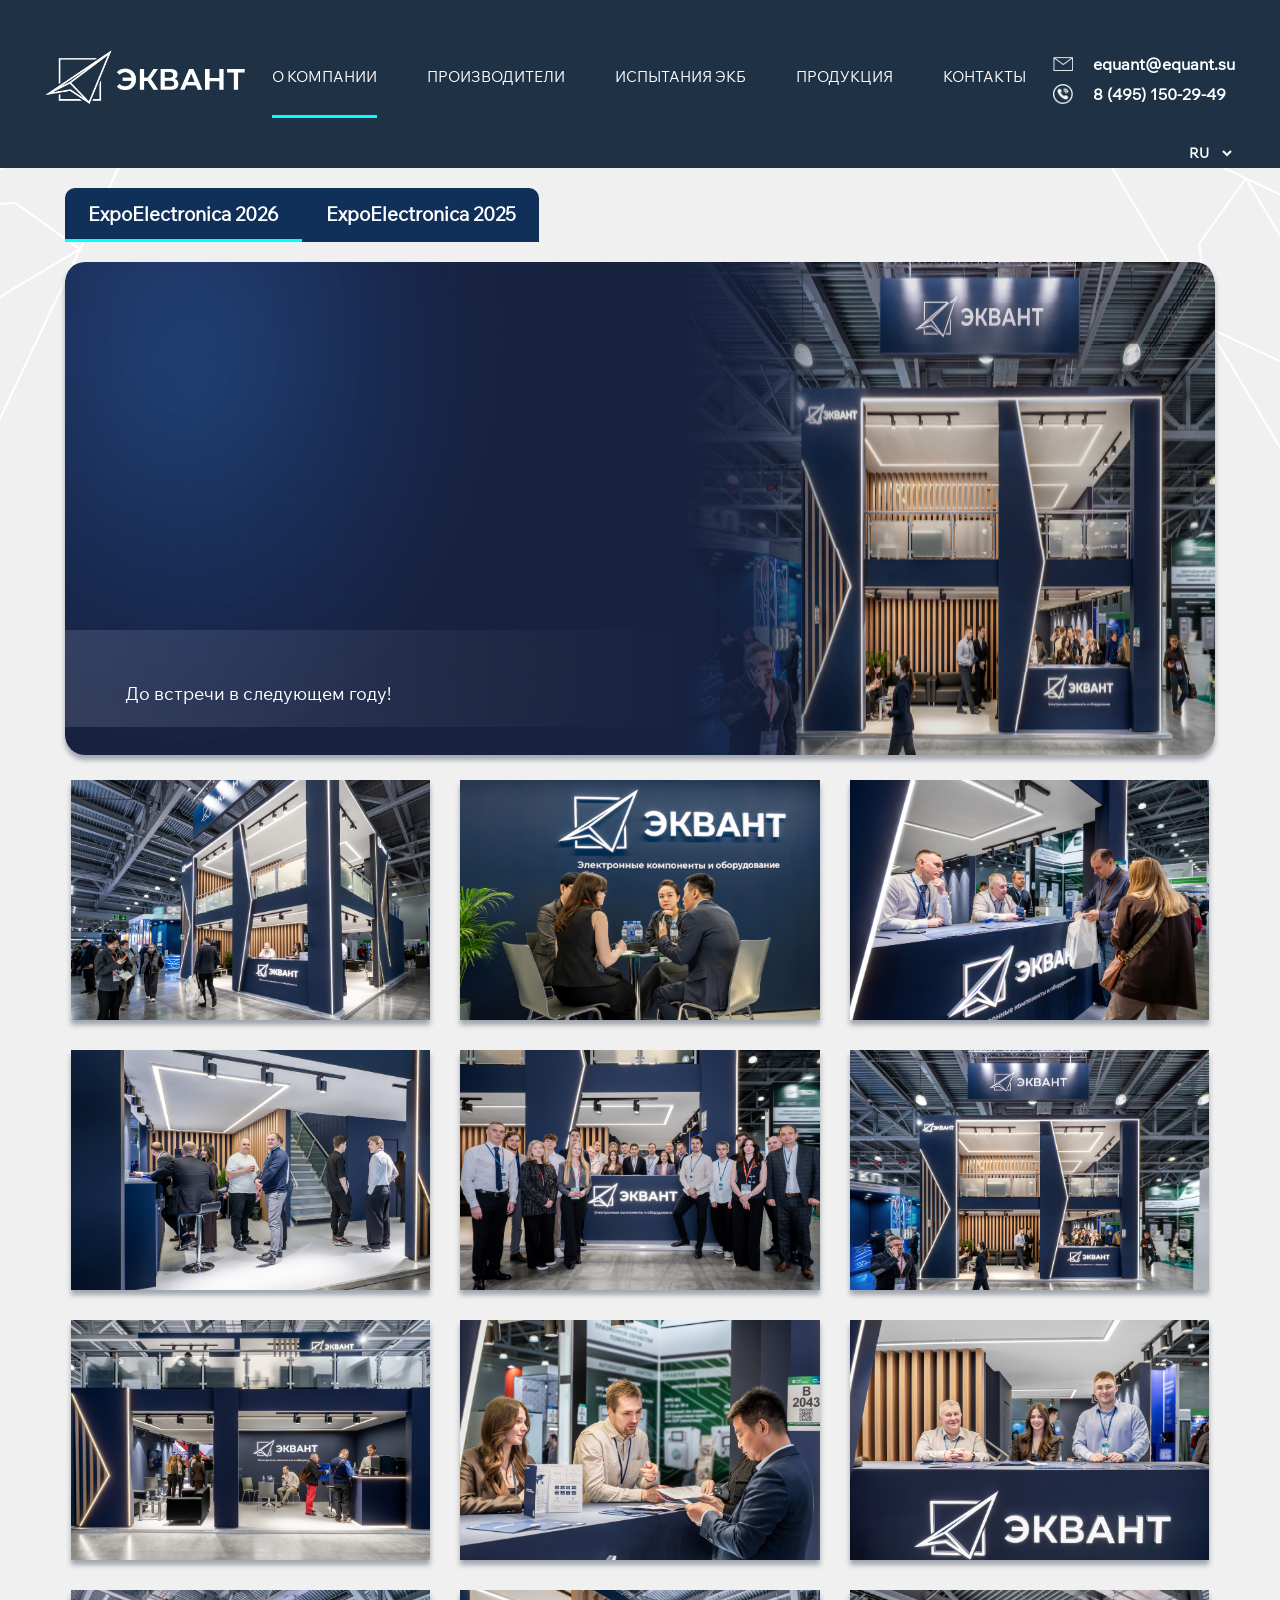
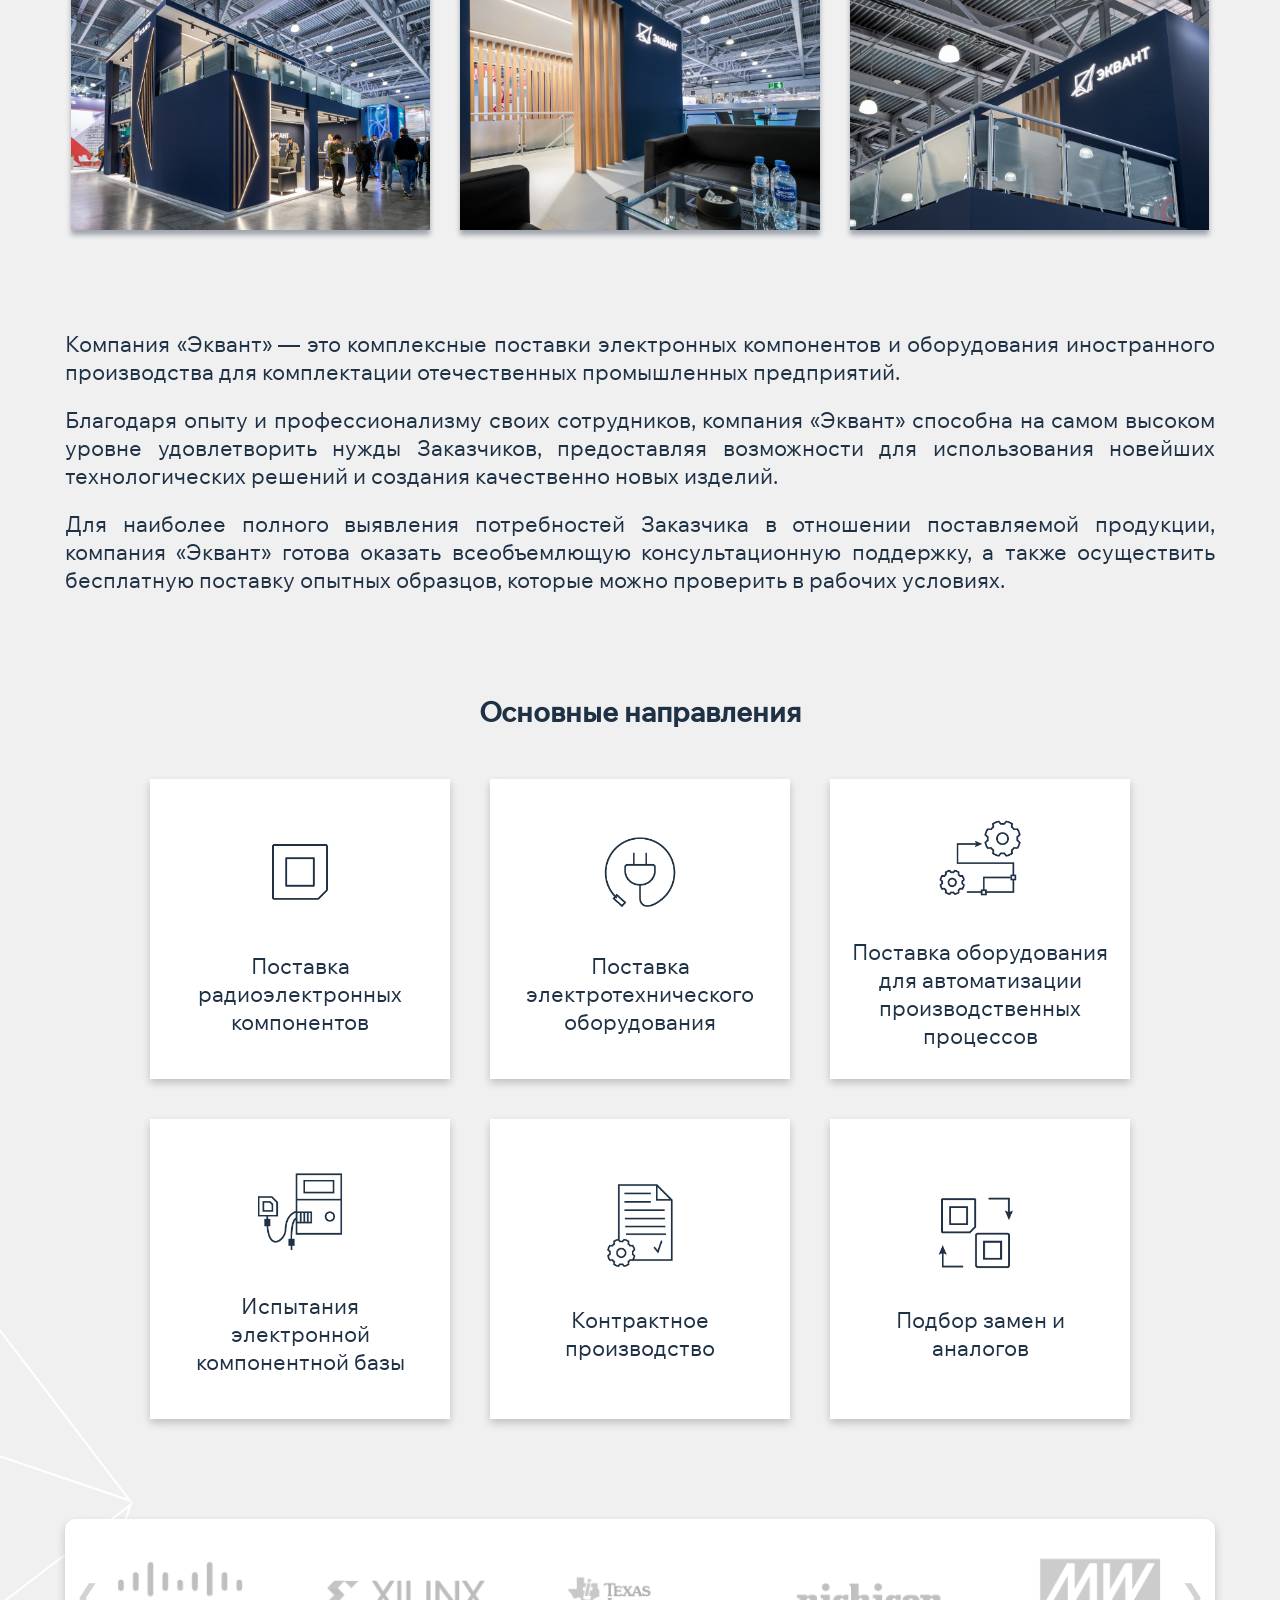
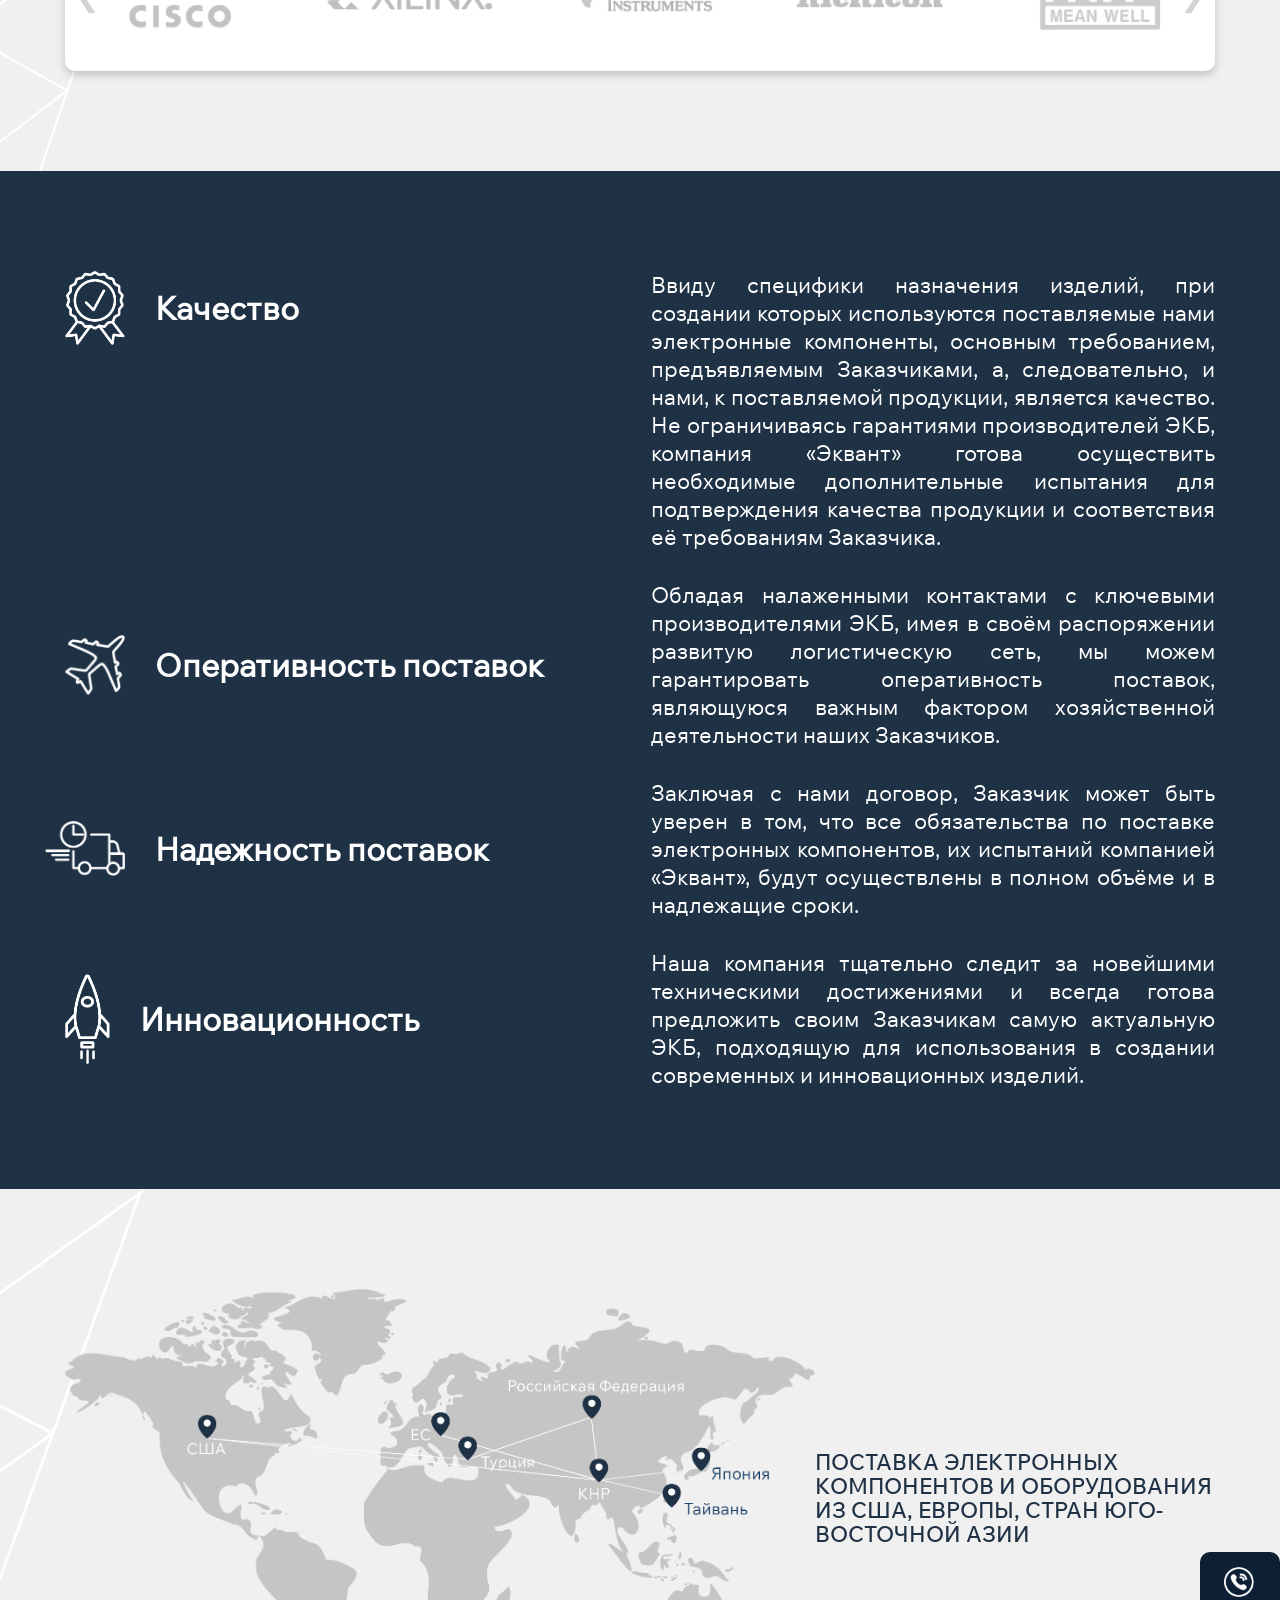
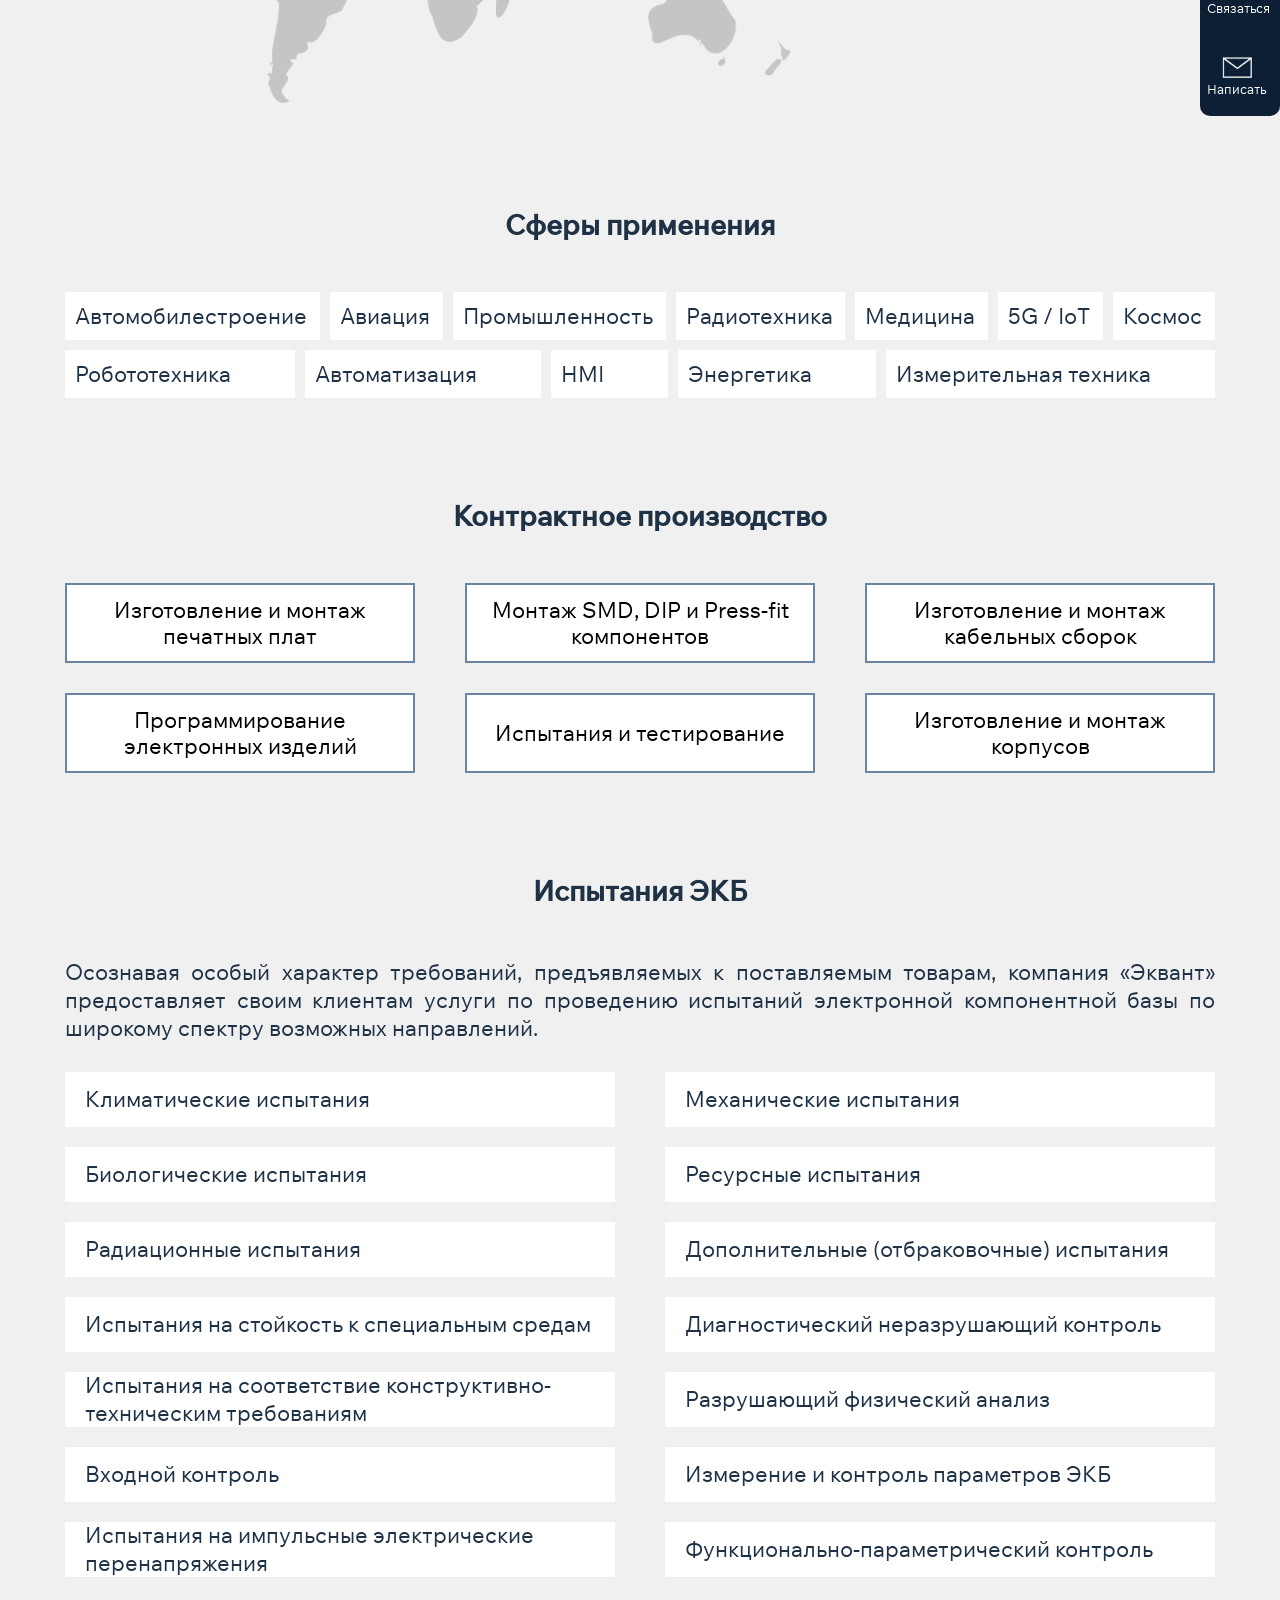
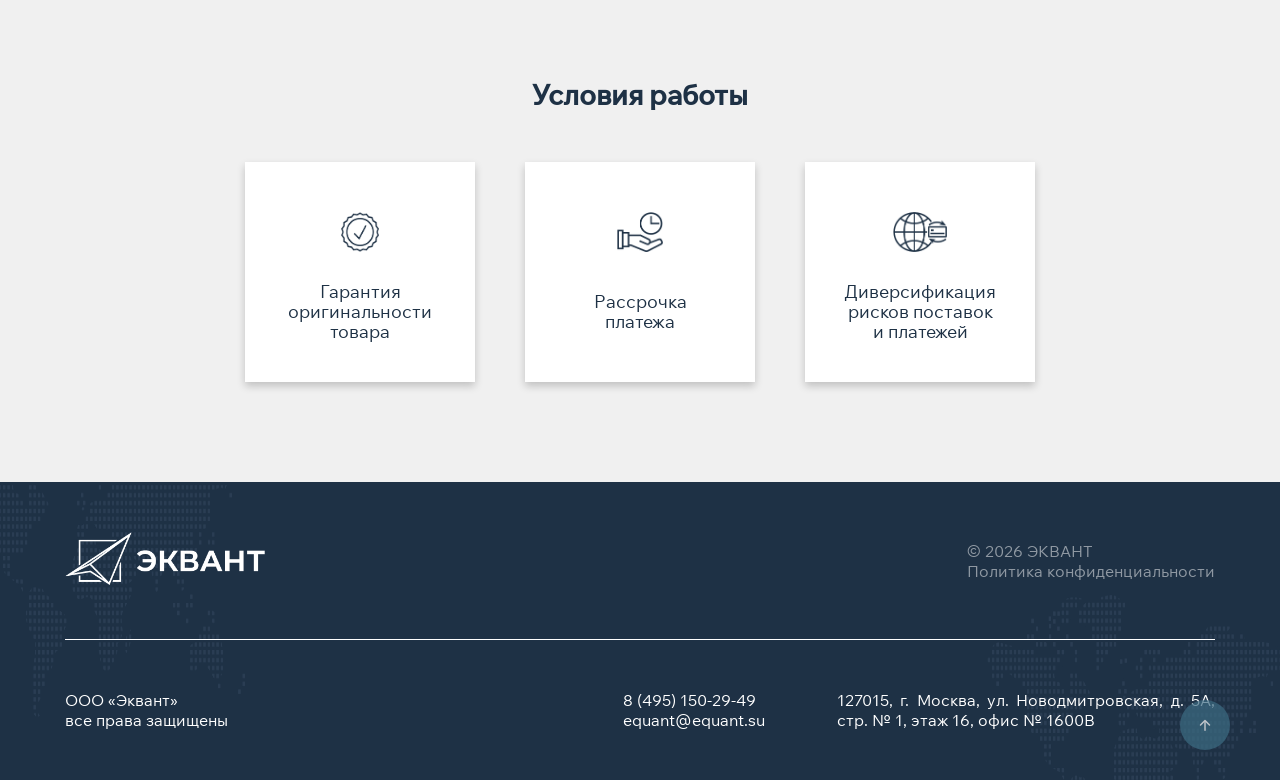
==== commit c917bdc1: "events-banner2026" ====
--- a/company.html
+++ b/company.html
@@ -10,8 +10,30 @@
 <body>
     <header id="header" class="header-diff-page">
     </header>
+    <div class="company-tabs">
+      <div class="container">
+        <div class="company-tabs-wrap">
+          <button class="company-tab active" data-year="2026">ExpoElectronica 2026</button>
+          <button class="company-tab" data-year="2025">ExpoElectronica 2025</button>
+        </div>
+      </div>
+    </div>
     <div class="company-unity-block">
-          <section class="event-banner">
+          <section class="event-banner event2026">
+      <div class="container">
+      <div class="event-banner-img company-page event-2026">
+        <div class="event-banner__text">
+        <p class="event-banner__text-title company-page" data-i18n="thank_you_for_visiting_2026"></p>
+        <p class="event-banner__text-subtitle company-page" data-i18n="april_participation_2026"></p>
+        </div>
+        <div class="event-banner__gratitude">
+          <p data-i18n="dear_customers_2026"></p>
+          <p data-i18n="see_you_soon"></p>
+        </div>
+      </div>
+      </div>
+          </section>
+          <section class="event-banner event2025">
       <div class="container">
       <div class="event-banner-img company-page">
         <div class="event-banner__text">
@@ -24,8 +46,26 @@
         </div>
       </div>
       </div>
-    </section>
-      <section class="event-banner-mob-company">
+          </section>
+
+      <section class="event-banner-mob-company event2026">
+        <div class="container">
+          <div class="event-banner-img-mob-company-page eventmob2026">
+            <div class="event-banner__text-mob">
+              <p class="event-banner__text-title-company-mob" data-i18n="thank_you_for_visiting2026"></p>
+              <p class="event-banner__text-subtitle-company-mob" data-i18n="april_participation2026"></p>
+              </div>
+              <div class="event-banner__gratitude-mob">
+                <p data-i18n="dear_customers_mob">
+                </p>
+                <p data-i18n="thank_you_for_visiting-mob2026">
+                </p>
+                  <p data-i18n="see_you_soon"></p>
+              </div>
+          </div>
+          </div>
+      </section>
+      <section class="event-banner-mob-company event2025">
         <div class="container">
           <div class="event-banner-img-mob-company-page">
             <div class="event-banner__text-mob">
@@ -46,44 +86,43 @@
       <div class="container">
         <div class="gallery">
           <div class="gallery-item">
-              <img src="./images/event-photo.png" alt="Image 1" data-index="0">
+              <img src="./images/event-photo.png" alt="Image 1" data-index="0" loading="lazy">
           </div>
           <div class="gallery-item">
-              <img src="./images/event-photo2.jpg" alt="Image 2" data-index="1">
+              <img src="./images/event-photo2.jpg" alt="Image 2" data-index="1" loading="lazy">
           </div>
           <div class="gallery-item">
-            <img src="./images/event-photo3.jpg" alt="Image 2" data-index="1">
+            <img src="./images/event-photo3.jpg" alt="Image 2" data-index="1" loading="lazy">
         </div>
         <div class="gallery-item">
-          <img src="./images/event-photo4.jpg" alt="Image 2" data-index="1">
+          <img src="./images/event-photo4.jpg" alt="Image 2" data-index="1" loading="lazy">
       </div>
       <div class="gallery-item">
-        <img src="./images/event-photo5.jpg" alt="Image 2" data-index="1">
+        <img src="./images/event-photo5.jpg" alt="Image 2" data-index="1" loading="lazy">
     </div>
     <div class="gallery-item">
-      <img src="./images/event-photo6.jpg" alt="Image 2" data-index="1">
+      <img src="./images/event-photo6.jpg" alt="Image 2" data-index="1" loading="lazy">
   </div>
   <div class="gallery-item">
-    <img src="./images/event-photo7.jpg" alt="Image 2" data-index="1">
+    <img src="./images/event-photo7.jpg" alt="Image 2" data-index="1" loading="lazy">
 </div>
 <div class="gallery-item">
-  <img src="./images/event-photo8.jpg" alt="Image 2" data-index="1">
+  <img src="./images/event-photo8.jpg" alt="Image 2" data-index="1" loading="lazy">
 </div>
 <div class="gallery-item">
-  <img src="./images/event-photo9.jpg" alt="Image 2" data-index="1">
+  <img src="./images/event-photo9.jpg" alt="Image 2" data-index="1" loading="lazy">
 </div>
 <div class="gallery-item">
-  <img src="./images/event-photo10.jpg" alt="Image 2" data-index="1">
+  <img src="./images/event-photo10.jpg" alt="Image 2" data-index="1" loading="lazy">
 </div>
 <div class="gallery-item">
-  <img src="./images/event-photo11.jpg" alt="Image 2" data-index="1">
+  <img src="./images/event-photo11.jpg" alt="Image 2" data-index="1" loading="lazy">
 </div>
 <div class="gallery-item">
-  <img src="./images/event-photo12.jpg" alt="Image 2" data-index="1">
-</div>
-      </div>
-      </div>
-
+  <img src="./images/event-photo12.jpg" alt="Image 2" data-index="1" loading="lazy">
+</div>
+      </div>
+      </div>
 
       <div class="popup">
         <div class="popup-content">
@@ -108,16 +147,18 @@
             </div>
             <div class="popup-nav">
                 <button class="nav-btn prev-btn" title="Предыдущее">
-                    <img src="./images/arrow-left-slider-event.png" alt="">
+                    <img src="./images/arrow-left-slider-event.png" alt="" loading="lazy">
                 </button>
                 <button class="nav-btn next-btn" title="Следующее">
-                  <img src="./images/arrow-right-slider-event.png" alt="">
+                  <img src="./images/arrow-right-slider-event.png" alt="" loading="lazy">
                 </button>
             </div>
         </div>
     </div>
     </section>
     </div>
+
+
     <section class="main-activity company-page">
       <div class="container">
         <div class="main-activity__text company-page">
@@ -128,27 +169,27 @@
         <p class="title-shared" data-i18n="main_activity"></p>
         <div class="main-activity__cards">
           <div class="main-activity__card">
-            <img src="./images/activity-first.png" alt="">
+            <img src="./images/activity-first.png" alt="" loading="lazy">
             <p class="card-text" data-i18n="supply_radioelectronic"></p>
           </div>
           <div class="main-activity__card">
-            <img src="./images/activity-charging.png" alt="">
+            <img src="./images/activity-charging.png" alt="" loading="lazy">
             <p class="card-text" data-i18n="supply_electrical"></p>
           </div>
           <div class="main-activity__card">
-            <img src="./images/activity-settings.png" alt="">
+            <img src="./images/activity-settings.png" alt="" loading="lazy">
             <p class="card-text" data-i18n="supply_automation"></p>
           </div>
           <div class="main-activity__card">
-            <img src="./images/activity-tries.png" alt="">
+            <img src="./images/activity-tries.png" alt="" loading="lazy">
             <p class="card-text" data-i18n="testing_electronic"></p>
           </div>
           <div class="main-activity__card">
-            <img src="./images/activity-file.png" alt="">
+            <img src="./images/activity-file.png" alt="" loading="lazy">
             <p class="card-text" data-i18n="contract_manufacturing"></p>
           </div>
           <div class="main-activity__card">
-            <img src="./images/activity-find.png" alt="">
+            <img src="./images/activity-find.png" alt="" loading="lazy">
             <p class="card-text" data-i18n="selection_replacements"></p>
           </div>
         </div>
@@ -455,28 +496,28 @@
         <div class="advantages-cards">
           <div class="advantages-card quality">
             <div class="advantages-card-title">
-              <img src="./images/quality.png" alt="">
+              <img src="./images/quality.png" alt="" loading="lazy">
               <p data-i18n="quality"></p>
             </div>
             <p class="advantages-card-desc" data-i18n="quality_desc"></p>
           </div>
           <div class="advantages-card">
             <div class="advantages-card-title">
-              <img src="./images/airplane.png" alt="">
+              <img src="./images/airplane.png" alt="" loading="lazy">
               <p data-i18n="delivery_efficiency"></p>
             </div>
             <p class="advantages-card-desc" data-i18n="delivery_efficiency_desc"></p>
           </div>
           <div class="advantages-card">
             <div class="advantages-card-title">
-              <img src="./images/car.png" alt="" class="car-img-advantage">
+              <img src="./images/car.png" alt="" class="car-img-advantage" loading="lazy">
               <p data-i18n="reliability_deliveries">к</p>
             </div>
             <p class="advantages-card-desc" data-i18n="reliability_deliveries_desc"></p>
           </div>
           <div class="advantages-card">
             <div class="advantages-card-title">
-              <img src="./images/rocket.png" alt="" class="rocket-img">
+              <img src="./images/rocket.png" alt="" class="rocket-img" loading="lazy">
               <p data-i18n="innovativeness">Инновационность</p>
             </div>
             <p class="advantages-card-desc" data-i18n="innovativeness_desc"></p>
@@ -488,7 +529,7 @@
         <div class="container">
           <div class="map-block">
             <div class="map-img">
-              <img src="./images/map.png" alt="">
+              <img src="./images/map.png" alt="" loading="lazy">
             </div>
             <p class="map-title" data-i18n="supply_electronic_components">
             </p>  
@@ -515,22 +556,22 @@
         <button class="contact-button">
           <div class="contact-button-item">
             <div class="contact-button-item-block">
-              <img src="./images/phone-icon.png" alt="" class="contact-button-icons">
+              <img src="./images/phone-icon.png" alt="" class="contact-button-icons" loading="lazy">
               <p data-i18n="to_contact"></p>
             </div>
               <div class="contact-info-item phone">
                 8 (495) 150-29-49
-                <img src="./images/copy-icon.png" alt="">
+                <img src="./images/copy-icon.png" alt="" loading="lazy">
               </div>
           </div>
           <div class="contact-button-item">
             <div class="contact-button-item-block">
-              <img src="./images/mail-icon.png" alt="" class="contact-button-icons">
+              <img src="./images/mail-icon.png" alt="" class="contact-button-icons" loading="lazy">
               <p data-i18n="to_write"></p>
             </div>
             <div class="contact-info-item email">
               equant@equant.su
-              <img src="./images/copy-icon.png" alt="">
+              <img src="./images/copy-icon.png" alt="" loading="lazy">
             </div>
           </div>
       </button> 
@@ -608,17 +649,17 @@
 </p>
 <div class="work-conditions-cards">
     <div class="work-conditions-card">
-        <img src="./images/garanty-icon.png" alt="">
+        <img src="./images/garanty-icon.png" alt="" loading="lazy">
         <p data-i18n="originality_guarantee">
         </p>
     </div>
     <div class="work-conditions-card">
-        <img src="./images/credit-icon.png" alt="">
+        <img src="./images/credit-icon.png" alt="" loading="lazy">
         <p data-i18n="payment_installment">
         </p>
     </div>
     <div class="work-conditions-card">
-        <img src="./images/world-web-icon.png" alt="">
+        <img src="./images/world-web-icon.png" alt="" loading="lazy">
         <p data-i18n="risk_diversification">
         </p>
     </div>
@@ -631,4 +672,4 @@
 
 <script src="./main.js" defer></script>
 </body>
-</html>
+</html>
--- a/style.css
+++ b/style.css
@@ -977,15 +977,18 @@
   flex-direction: column;
   justify-content: space-between;
   padding: 70px 60px;
-  background-image: url(./images/event-banner.png);
+  background-image: url(./images/banner2026.png);
   margin-bottom: 50px;
   height: 386px;
   background-repeat: no-repeat;
   width: 100%;
   background-size: 100% 100%;
 }
+.event-banner-img.company-page.event-2026{
+  background-image: url(./images/event-banner-2026.png);
+}
 .event-banner-img.company-page{
-  margin-top: 100px;
+  margin-top: 0;
   height: 493px;
   margin-bottom: 0;
   padding:0 ;
@@ -1010,7 +1013,6 @@
 line-height: 20px;
 letter-spacing: 4%;
 margin-left: 58px;
-margin-bottom: 64px;
 }
 .event-banner__gratitude{
   background: linear-gradient(90deg, rgba(225, 228, 255, 0.14) 0%, rgba(135, 137, 153, 0.07) 71.16%, rgba(29, 45, 69, 0.14) 96.64%);
@@ -1045,12 +1047,56 @@
   font-size: 20px;
   border-radius: 12px;
 }
+.company-tabs {
+  display: flex;
+  margin: 20px 0;
+}
+.company-tabs-wrap{
+  display: flex;
+  width: 100%;
+}
+.company-tab{
+  width: 100%;
+  height: 54px;
+  max-width: 237px;
+  flex: 1;
+  padding: 15px;
+  background: #113059;
+  color: #fff;
+  border: none;
+  cursor: pointer;
+  position: relative;
+  font-weight: 600;
+  font-size: 19.1px;
+  line-height: 100%;
+  letter-spacing: 0%;
+  border-radius: 0;
+
+}
+
+.company-tab:first-child {
+  border-top-left-radius: 10px;
+}
+
+.company-tab:last-child {
+  border-top-right-radius: 10px;
+}
+
+.company-tab.active::after {
+  content: "";
+  position: absolute;
+  bottom: 0;
+  left: 0%;
+  width: 100%;
+  height: 3px;
+  background: #00FFFF;
+}
 .company-unity-block{
     background-image: url(./images/test-background1.png);
   background-size: contain;
   background-repeat: no-repeat;
   margin-top: -100px;
-  padding-top: 50px;
+  padding-top: 100px;
   width: 100%;
   background-size: contain;
 }
@@ -2890,9 +2936,25 @@
   .event-banner{
     display: none;
   }
+  .event-banner-img.company-page.event-2026{
+    display: none;
+  }
+  .event-banner-img.company-page{
+    display: none;
+  }
+  .company-tabs{
+    margin-top: 140px;
+  }
+  .company-tab{
+    font-weight: 600;
+    font-size: 10px;
+    line-height: 100%;
+    letter-spacing: 0%;
+
+  }
   .event-banner-mob{
   display: flex;
-  background-image: url(./images/event-banner-tablet.png);
+  background-image: url(./images/event-banner-tablet2026.png);
   width: 100%;
   height: 260px;
   background-repeat: no-repeat;
@@ -2925,6 +2987,9 @@
   color: #243755;
   font-family: 'WixMadeforText-Medium';
 }
+.event-banner-img-mob-company-page.eventmob2026{
+  background-image: url(./images/event-page-banner2026-tablet.png);
+}
 .event-banner-img-mob-company-page{
   display: flex;
   background-image: url(./images/event-page-banner-tablet.png);
@@ -2935,7 +3000,6 @@
   margin-bottom: 16px;
   flex-direction: column;
   justify-content:space-between;
-  margin-top: 100px;
   padding: 39px 0 22px 0;
   white-space: pre-line;
   border-radius: 10px;
@@ -3738,9 +3802,6 @@
     overflow: hidden;
     position: relative;
     transition: transform 0.4s ease-in-out;
-  }
-  .event-banner-img-mob-company-page{
-    margin-top: 200px;
   }
   .news-page{
     padding: 100px 0 50px 0;
@@ -3798,13 +3859,14 @@
 } */
 .event-banner-mob{
   display: flex;
-  background-image: url(./images/Artboard2.svg);
+  background-image: url(./images/event-banner-mob2026.svg);
   width: 100%;
   height: 400px;
   background-repeat: no-repeat;
   background-size: 100%;
   margin-bottom: 25px;
   padding:25px;
+  padding-bottom: 50px;
   flex-direction: column;
   justify-content: flex-end;
   border-radius: 10px;
@@ -3814,6 +3876,9 @@
 }
 .event-banner__text-subtitle-mob{
   font-size: 13px; 
+}
+.event-banner-img-mob-company-page.eventmob2026{
+background-image: url(./images/event-banner-2026-mob.png);
 }
 .event-banner-img-mob-company-page{
     display: flex;
@@ -3825,7 +3890,6 @@
     margin-bottom: 16px;
     flex-direction: column;
     justify-content: space-between;
-    margin-top: 170px;
     padding: 20px 0;
     white-space: pre-line;
     border-radius: 10px;
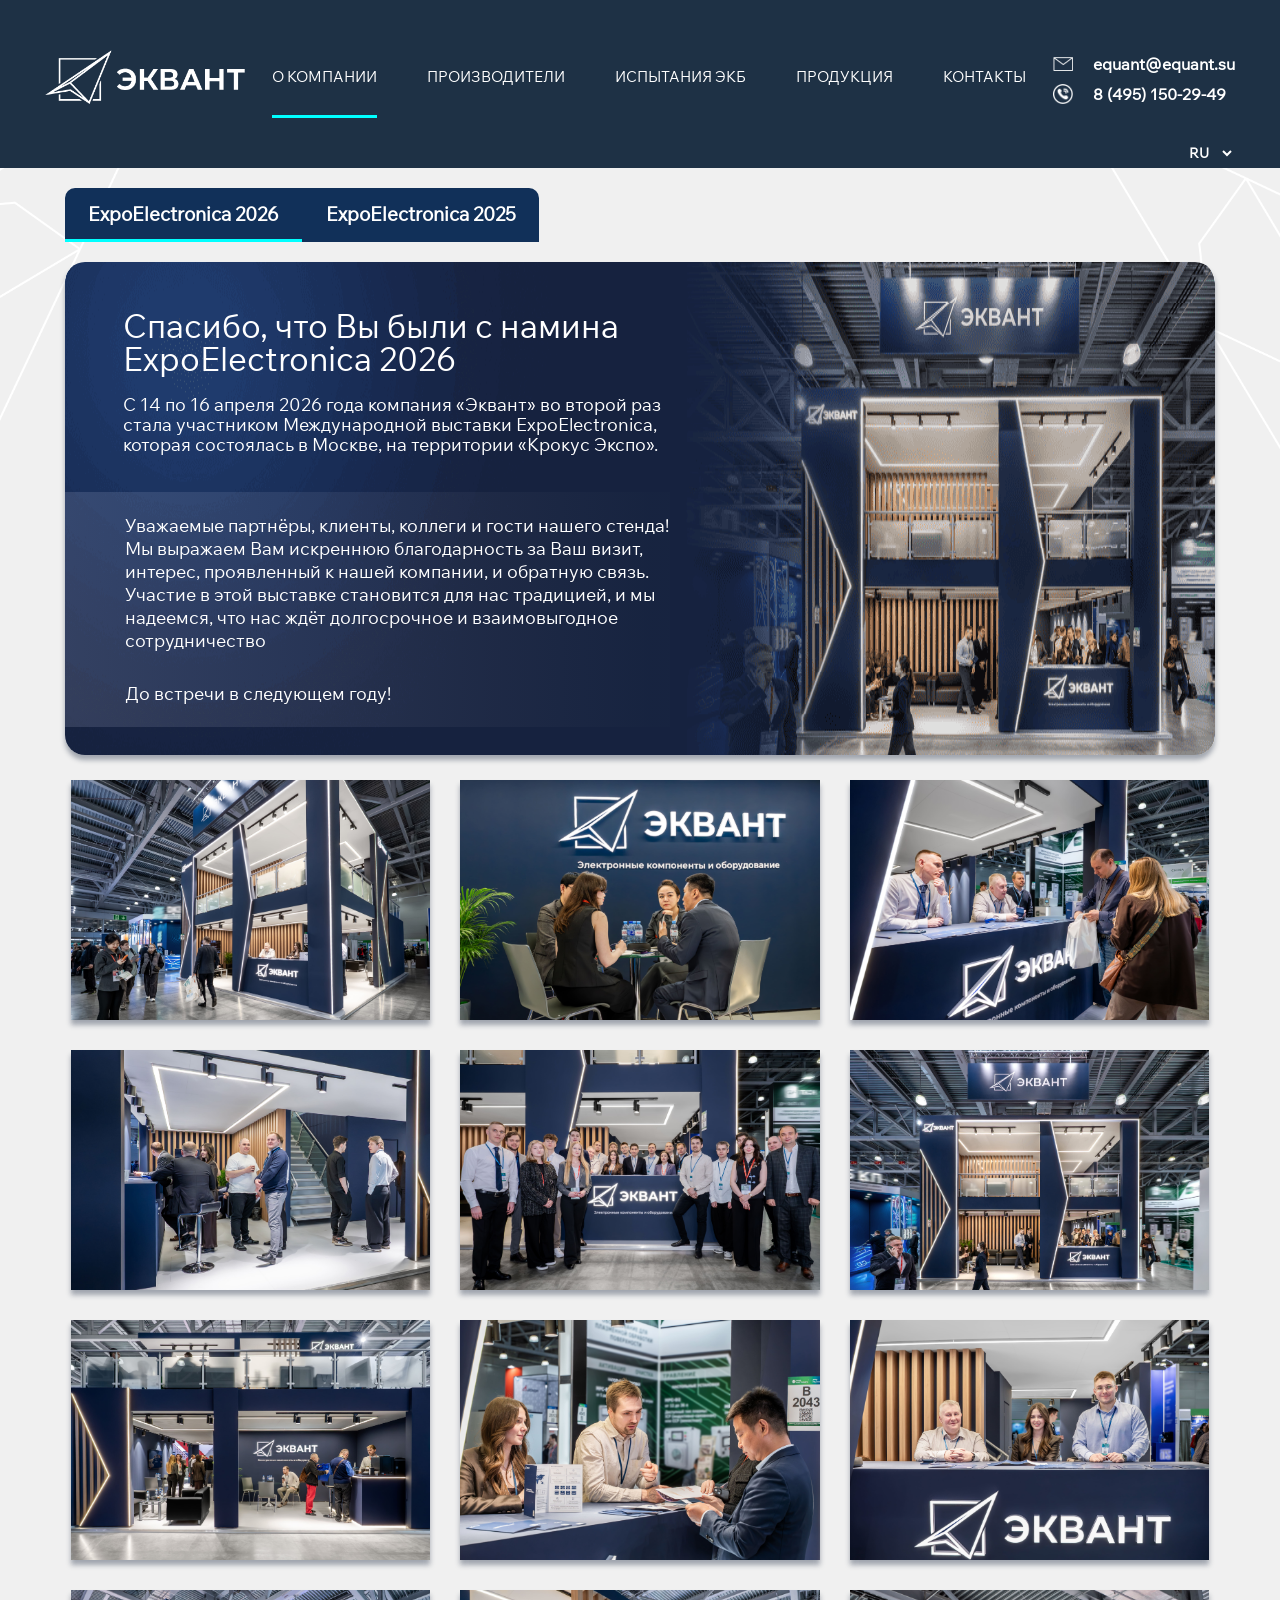
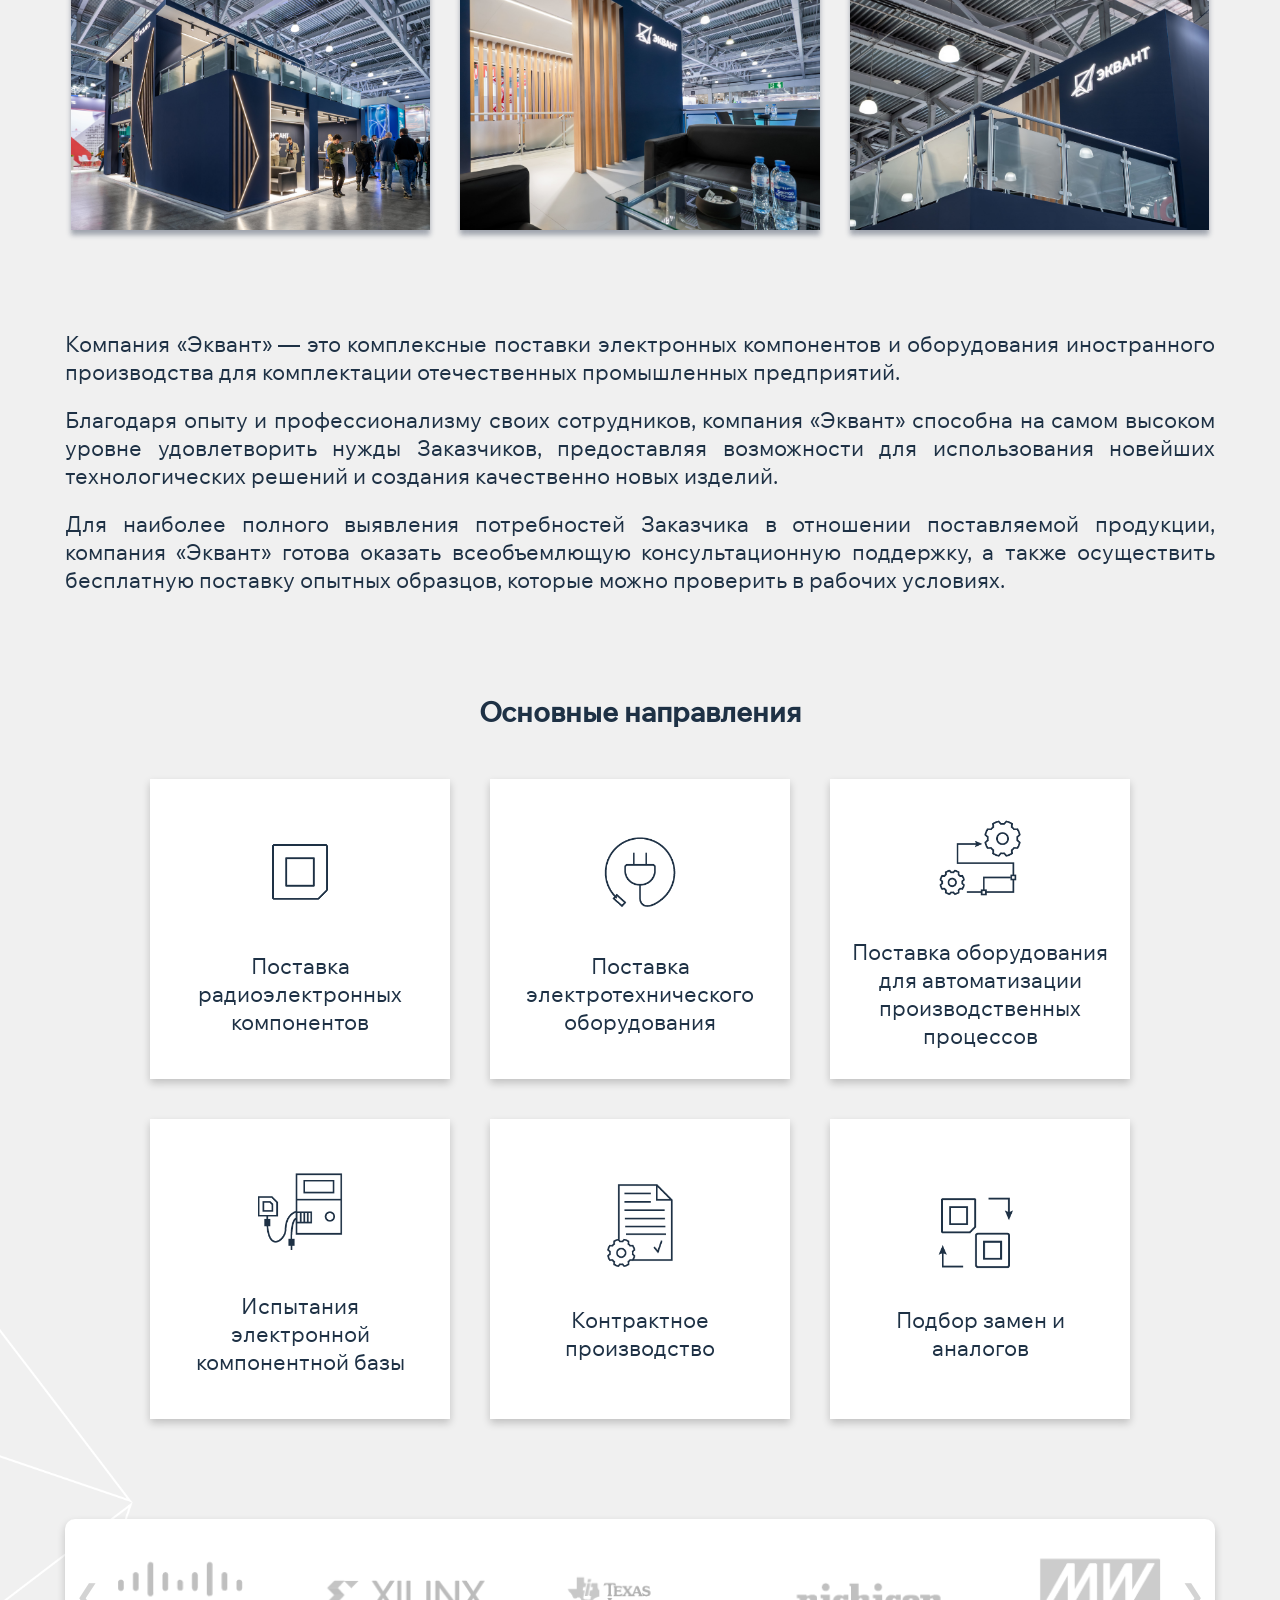
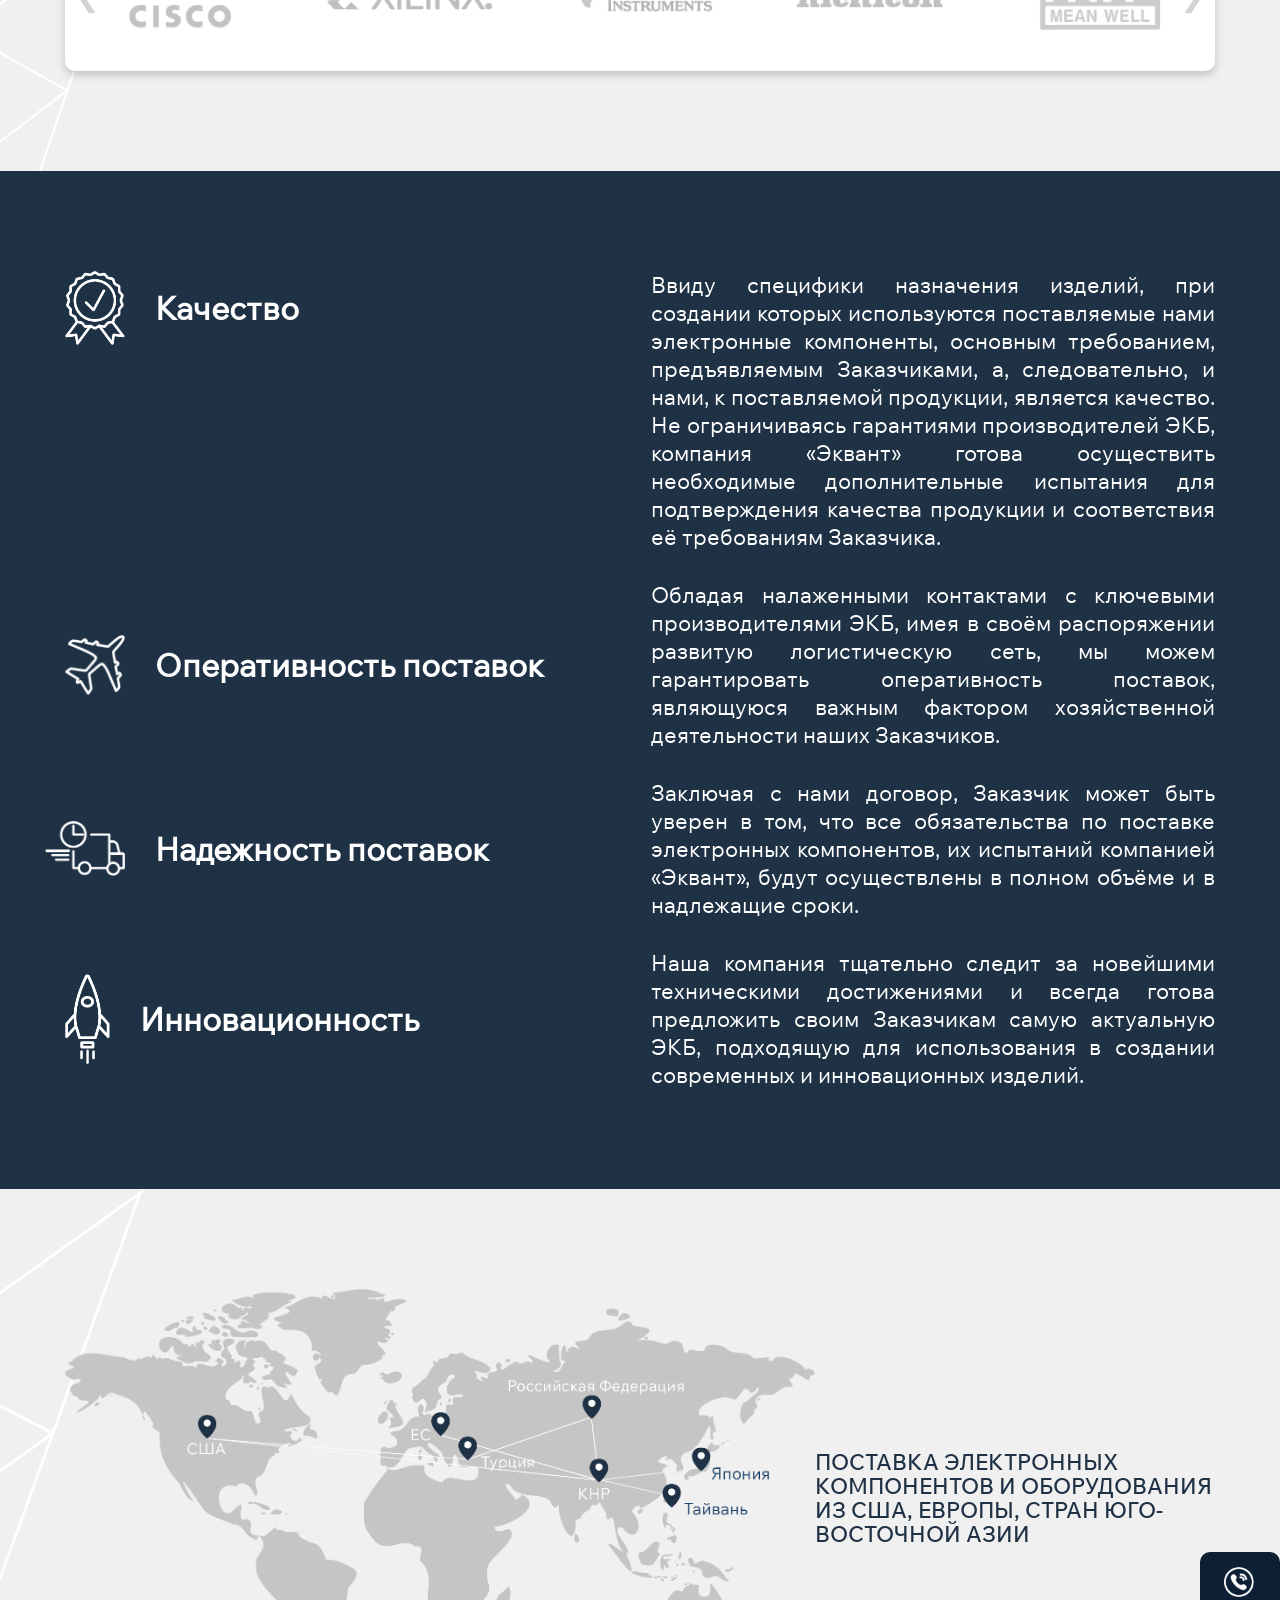
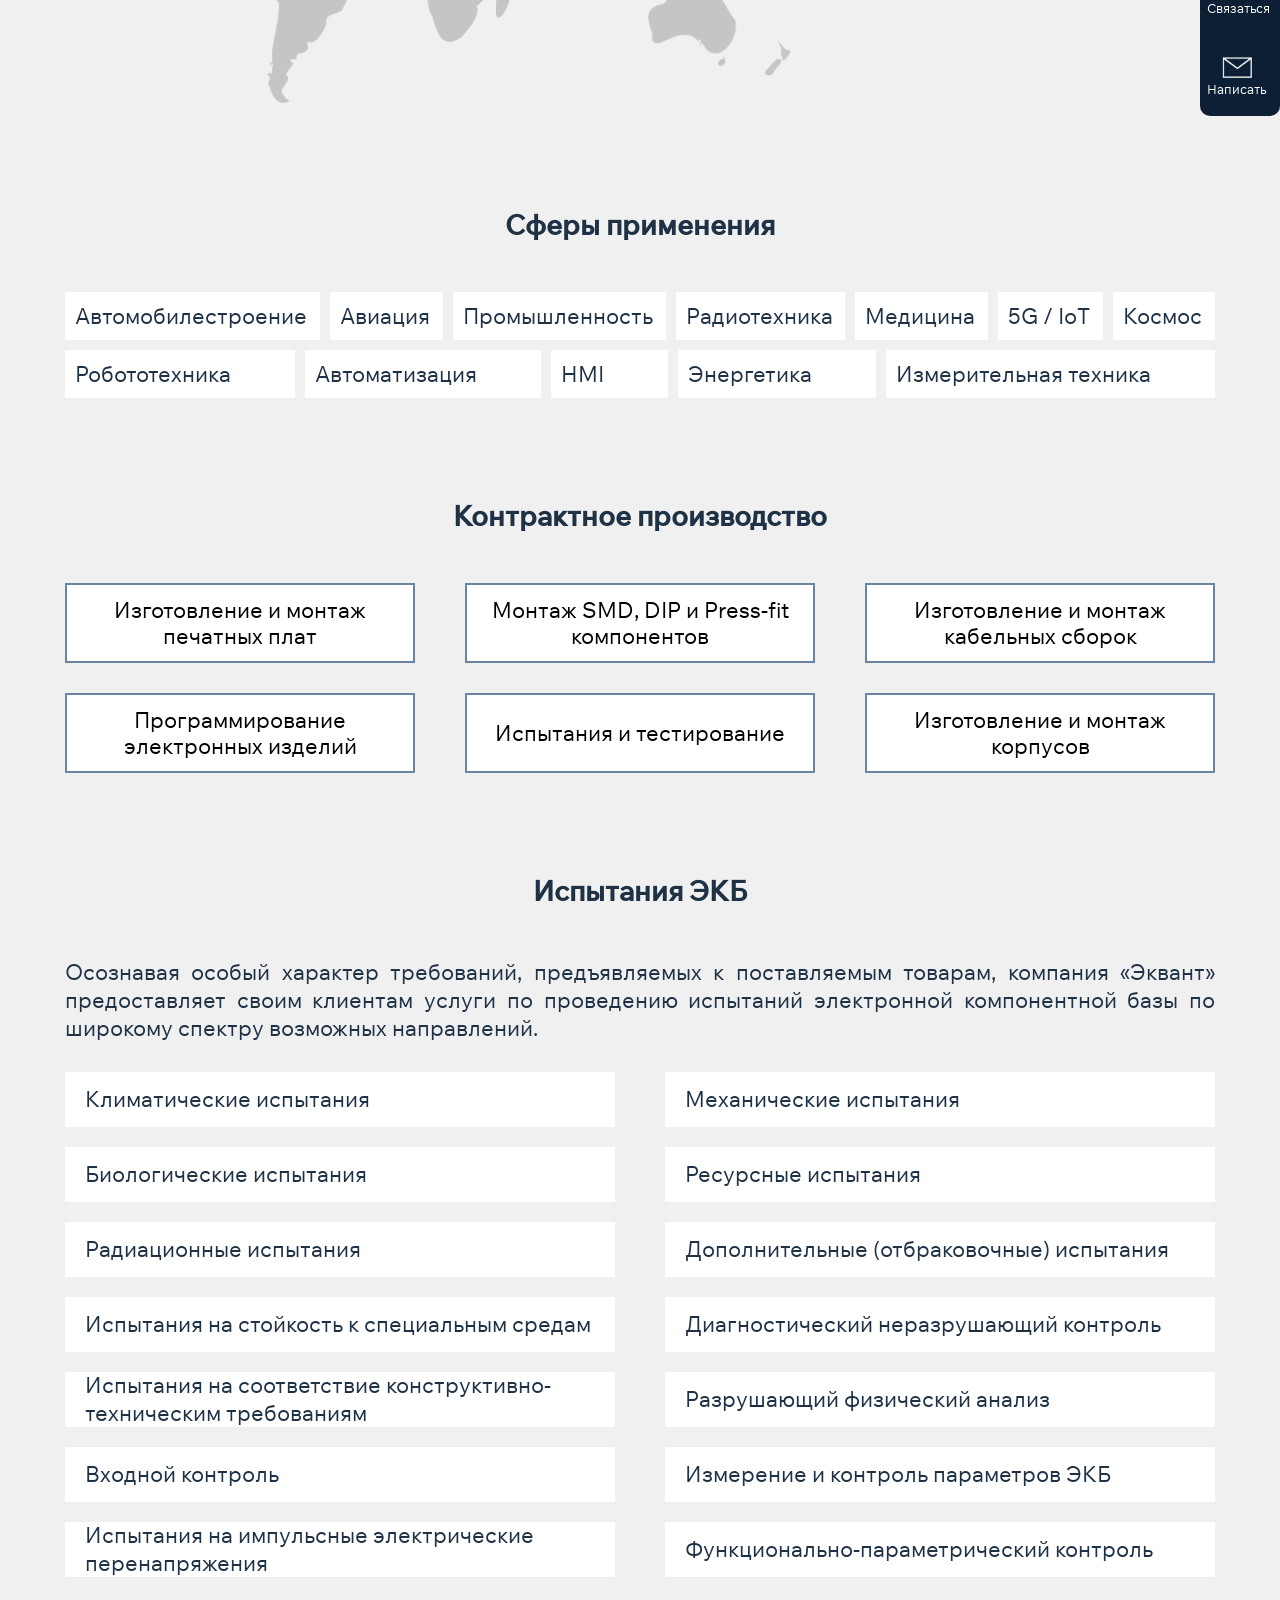
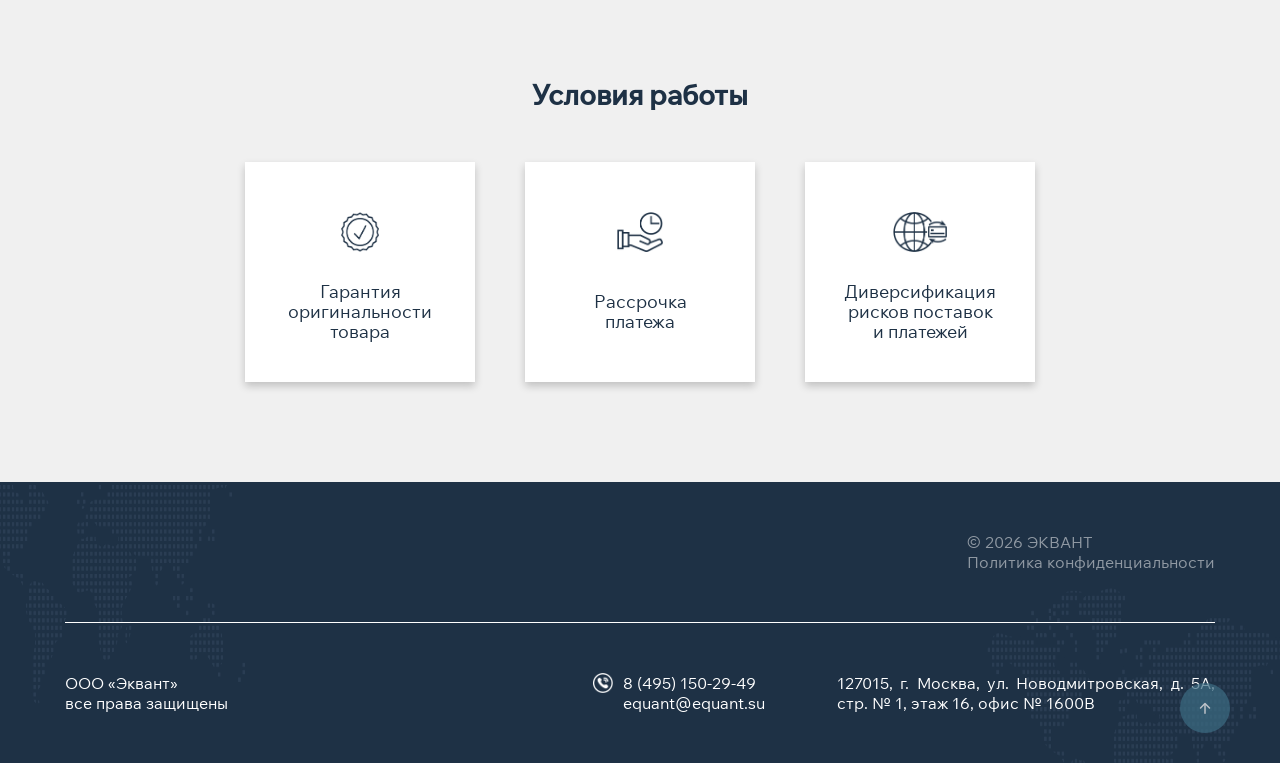
==== commit b32161fc: "changesForNewExbhibiton" ====
--- a/company.html
+++ b/company.html
@@ -52,13 +52,13 @@
         <div class="container">
           <div class="event-banner-img-mob-company-page eventmob2026">
             <div class="event-banner__text-mob">
-              <p class="event-banner__text-title-company-mob" data-i18n="thank_you_for_visiting2026"></p>
-              <p class="event-banner__text-subtitle-company-mob" data-i18n="april_participation2026"></p>
+              <p class="event-banner__text-title-company-mob" data-i18n="thank_you_for_visiting_2026"></p>
+              <p class="event-banner__text-subtitle-company-mob" data-i18n="april_participation_2026"></p>
               </div>
               <div class="event-banner__gratitude-mob">
-                <p data-i18n="dear_customers_mob">
+                <p data-i18n="dear_customers_mob_2026">
                 </p>
-                <p data-i18n="thank_you_for_visiting-mob2026">
+                <p data-i18n="thank_you_for_visiting-mob_2026">
                 </p>
                   <p data-i18n="see_you_soon"></p>
               </div>
--- a/style.css
+++ b/style.css
@@ -2943,7 +2943,7 @@
     display: none;
   }
   .company-tabs{
-    margin-top: 140px;
+    margin-top: 20px;
   }
   .company-tab{
     font-weight: 600;
@@ -3016,6 +3016,8 @@
   font-size: 11px;
   color: #fff;
   line-height: 100%;
+  max-width:470px;
+  width: 100%;
 }
 .event-banner__gratitude-mob{
   display: flex;
@@ -3816,6 +3818,9 @@
   }
   .pagination {
     display: none;
+  }
+  .company-tabs{
+      margin-top: 120px;
   }
 
 }
@@ -3898,6 +3903,9 @@
 .event-banner__text-mob{
   margin-left: 20px;
 }
+  .company-tabs{
+    margin-top: 140px;
+  }
 .event-banner__gratitude-mob{
   background: none;
   padding: 0 20px;
@@ -3913,6 +3921,9 @@
   color: #fff;
   line-height: 11px;
 }
+  .company-tabs{
+    margin-top: 120px;
+  }
 .event-banner-btn-mob{
   background: linear-gradient(#78DAFF,#57C5F0,#10A5E0);
   border-radius: 5px;
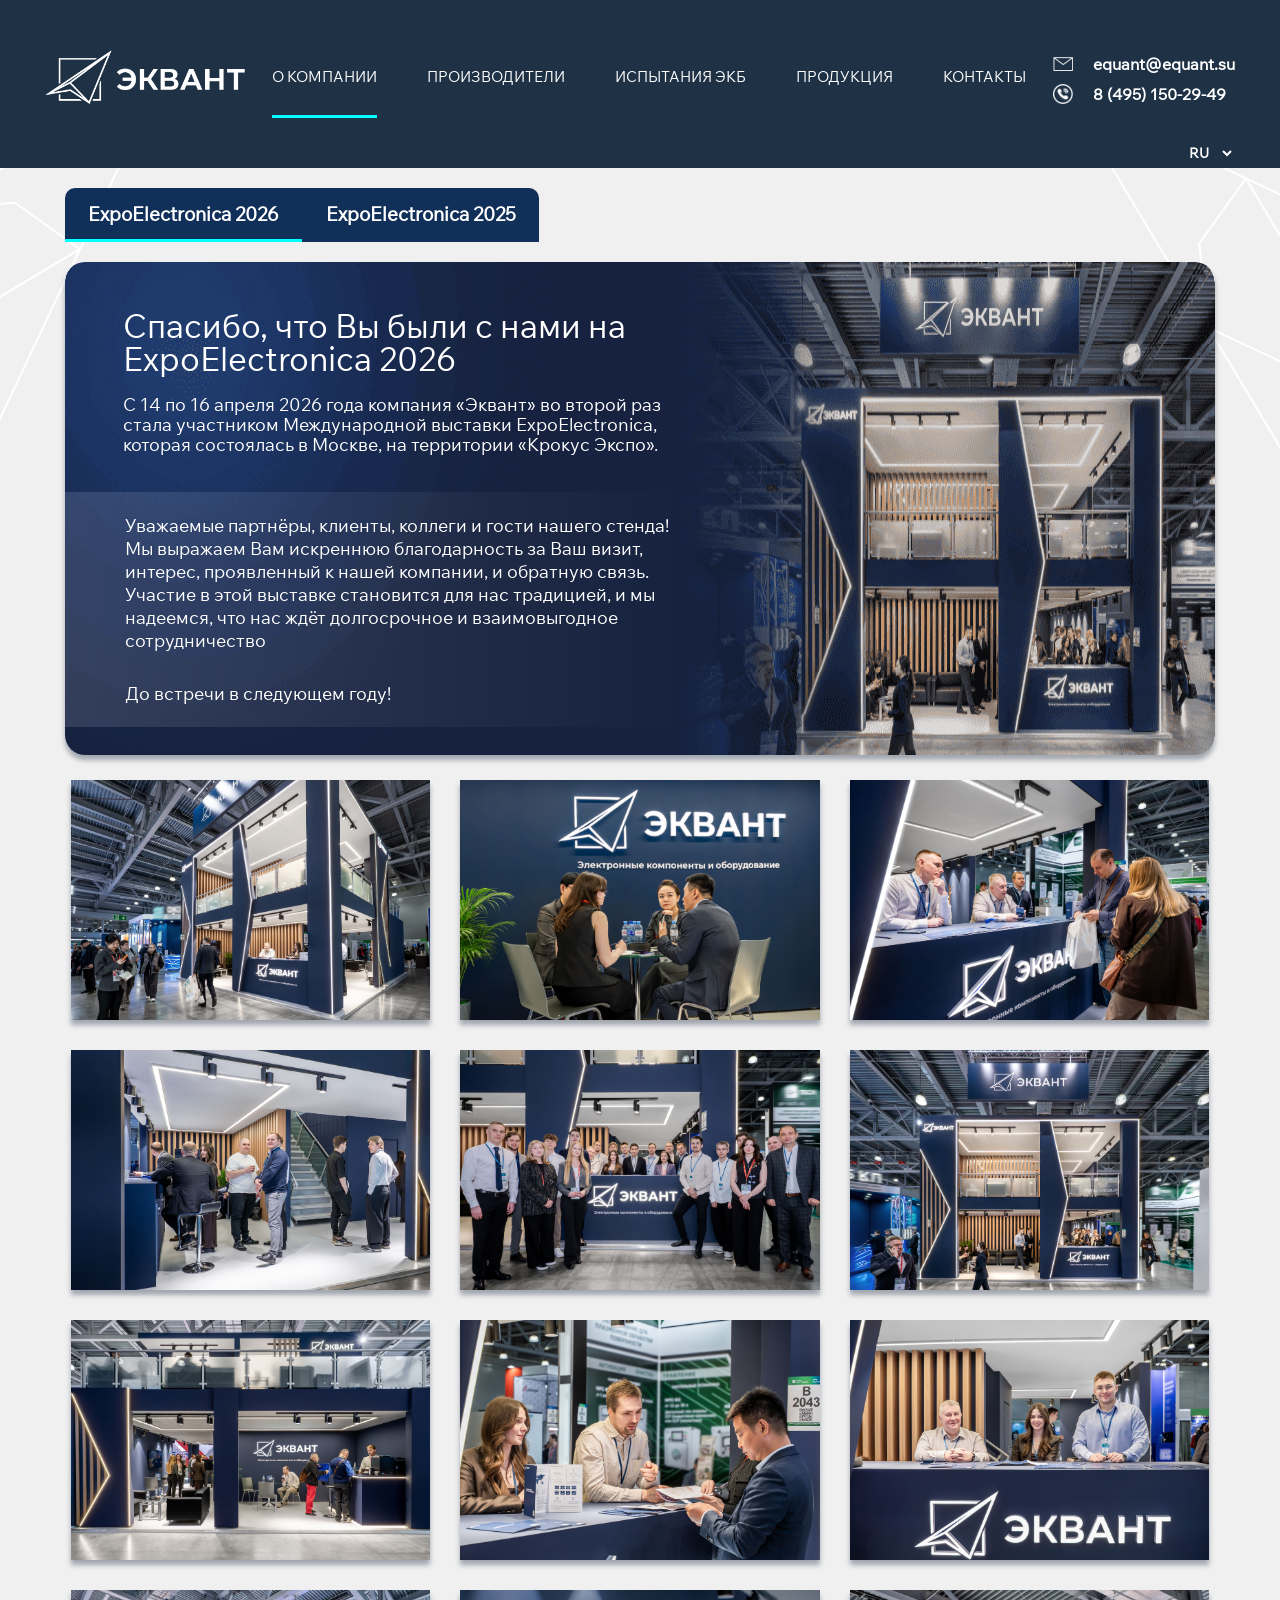
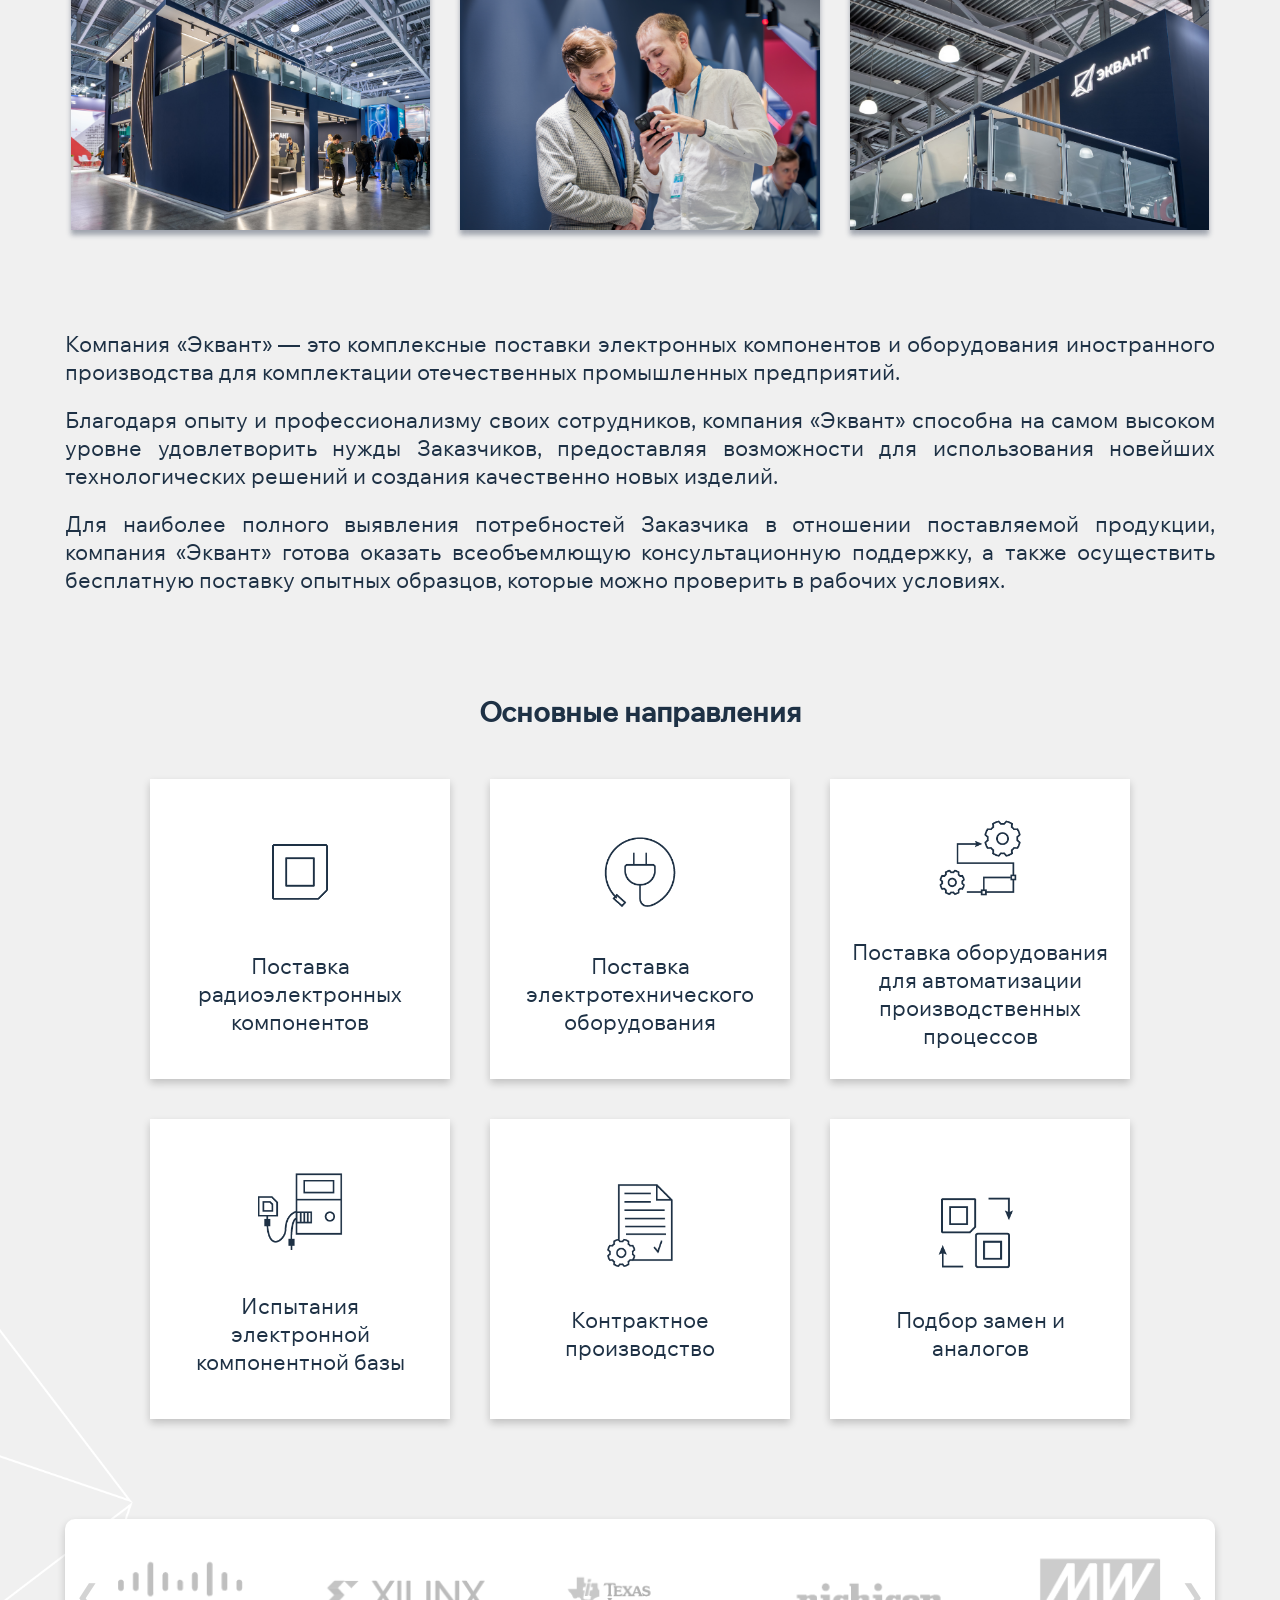
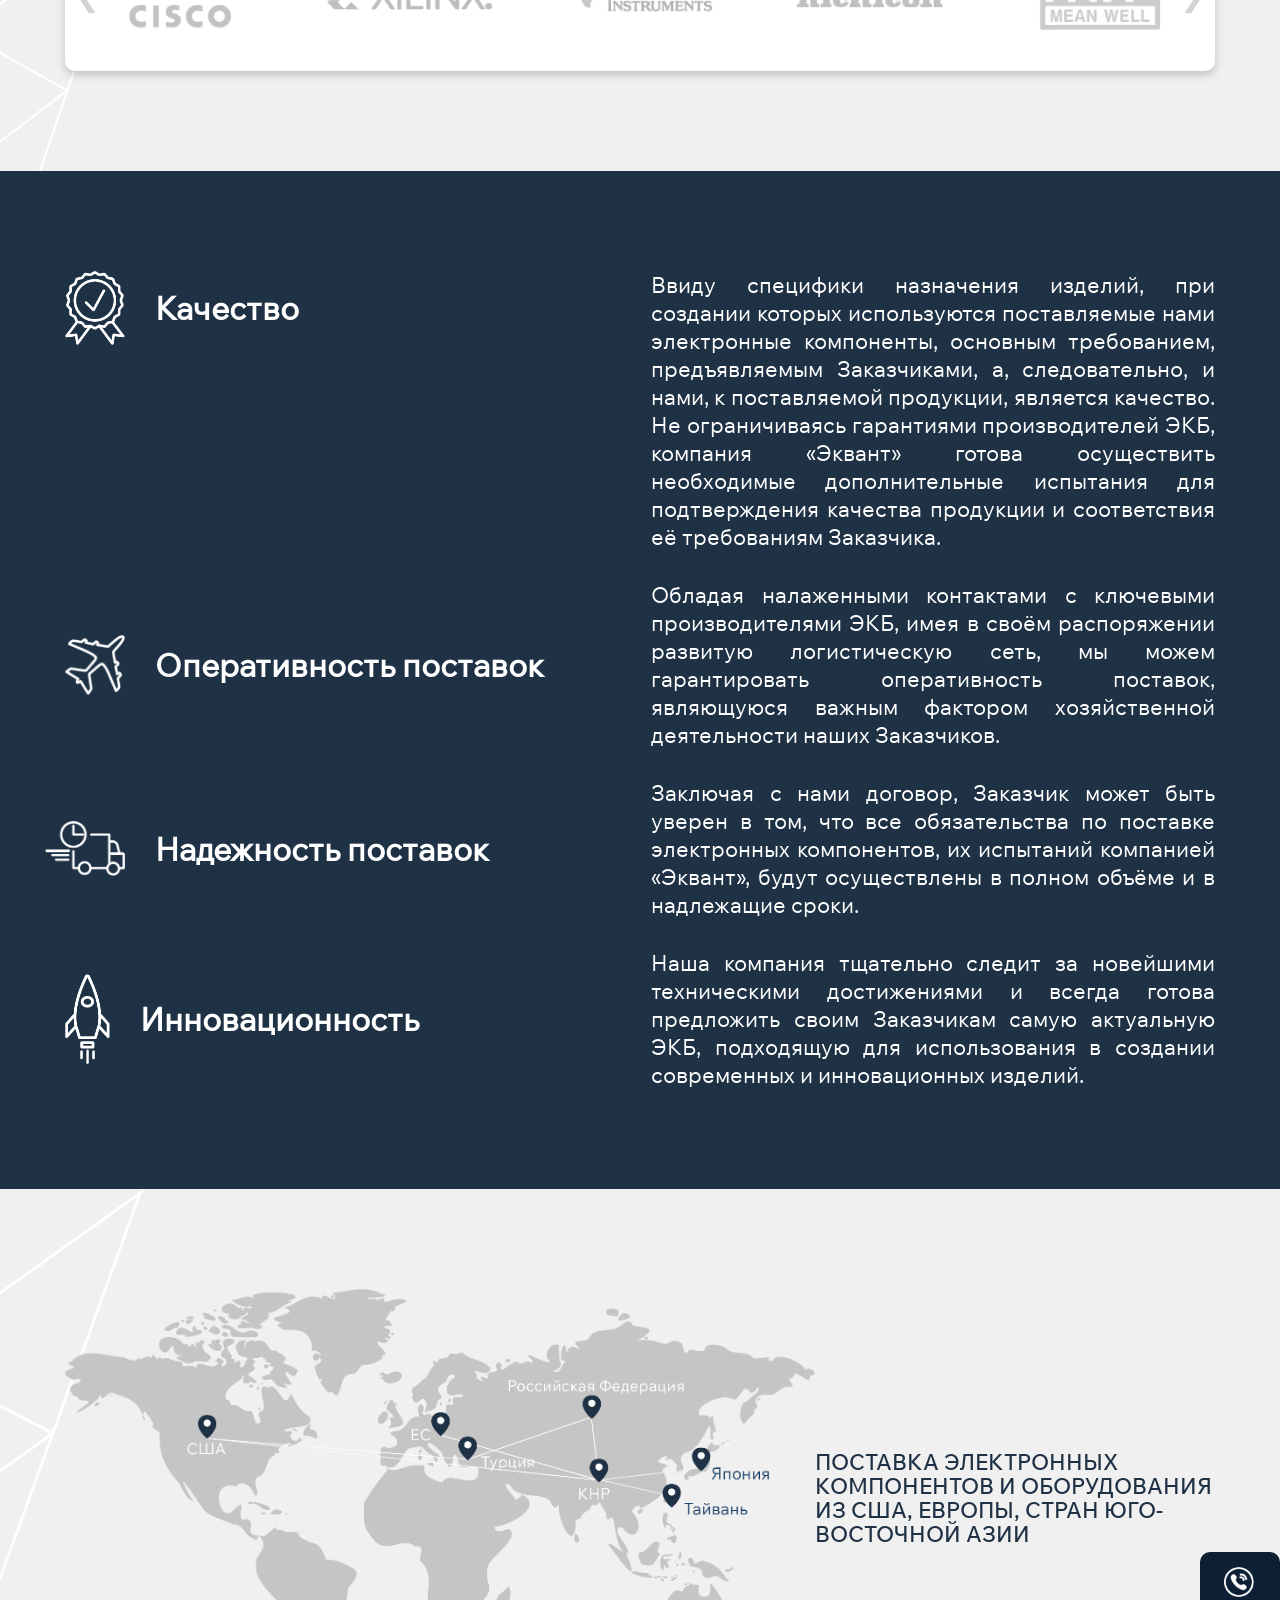
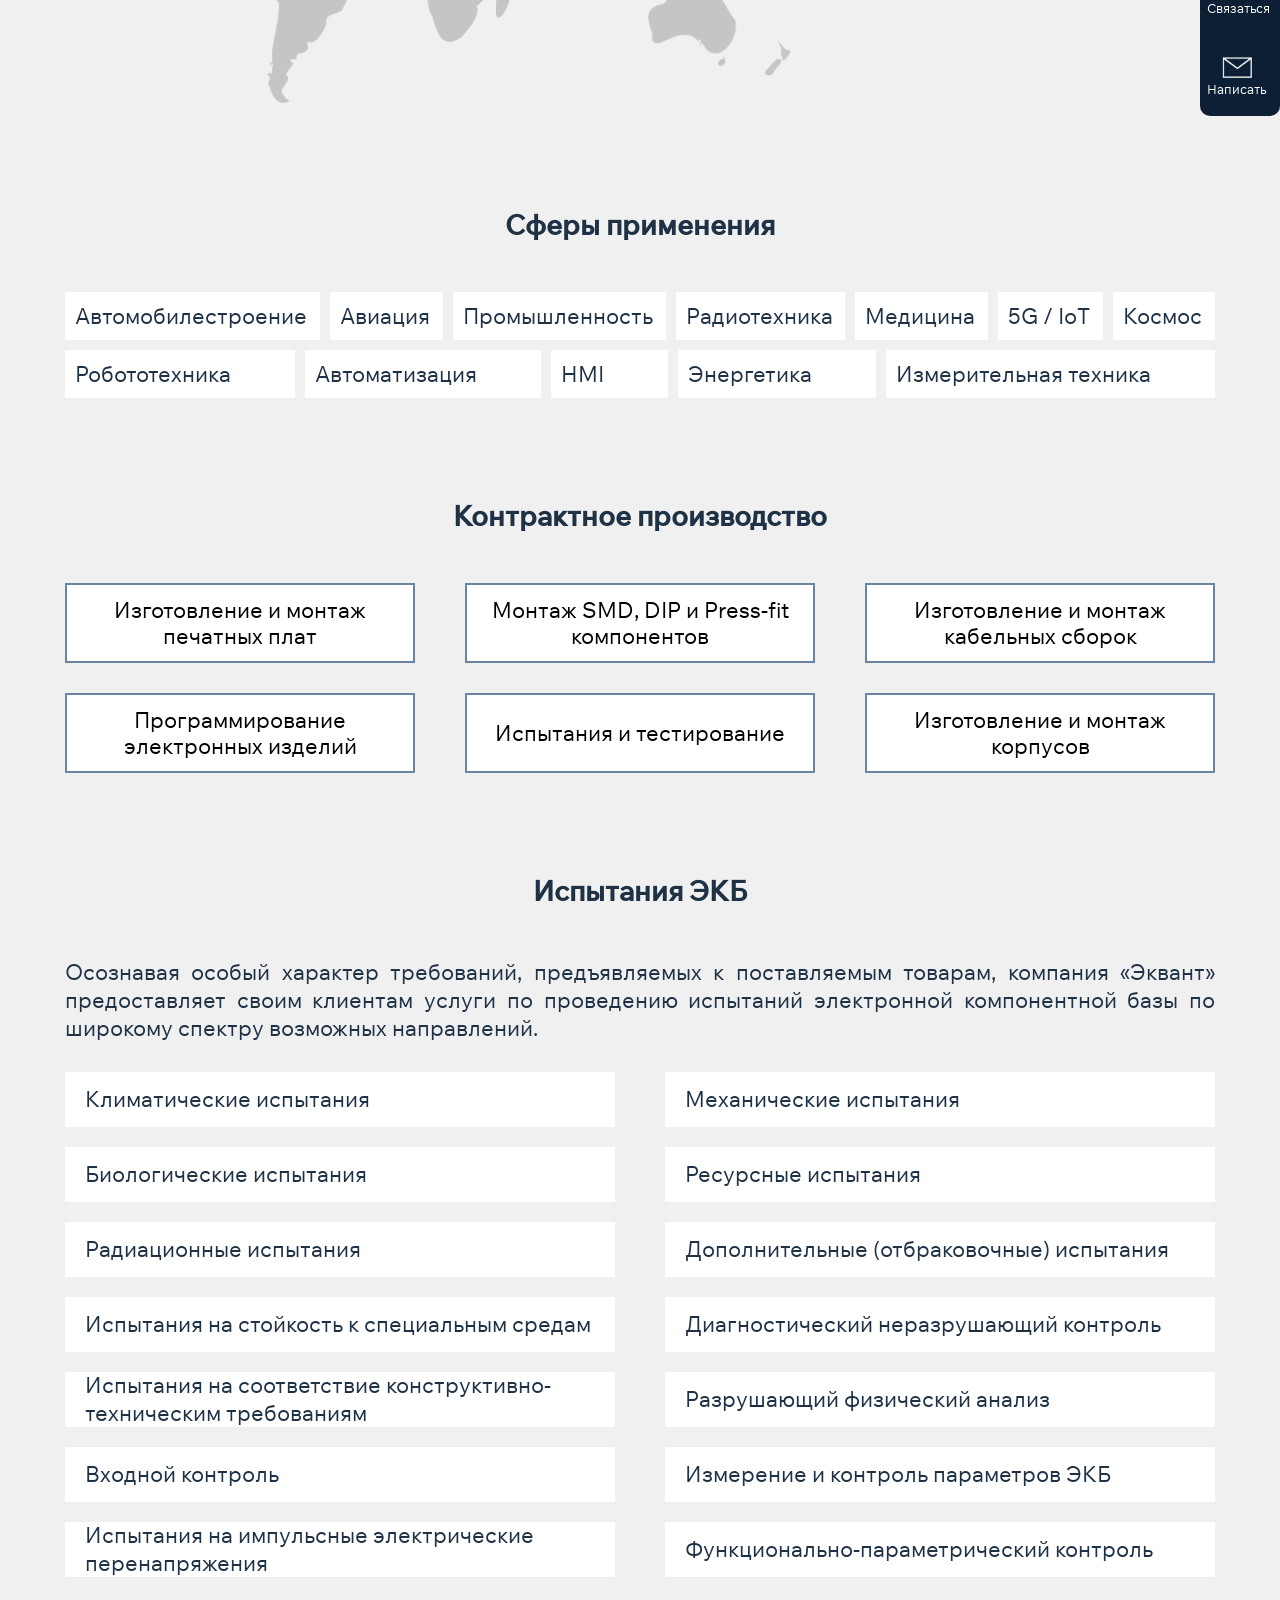
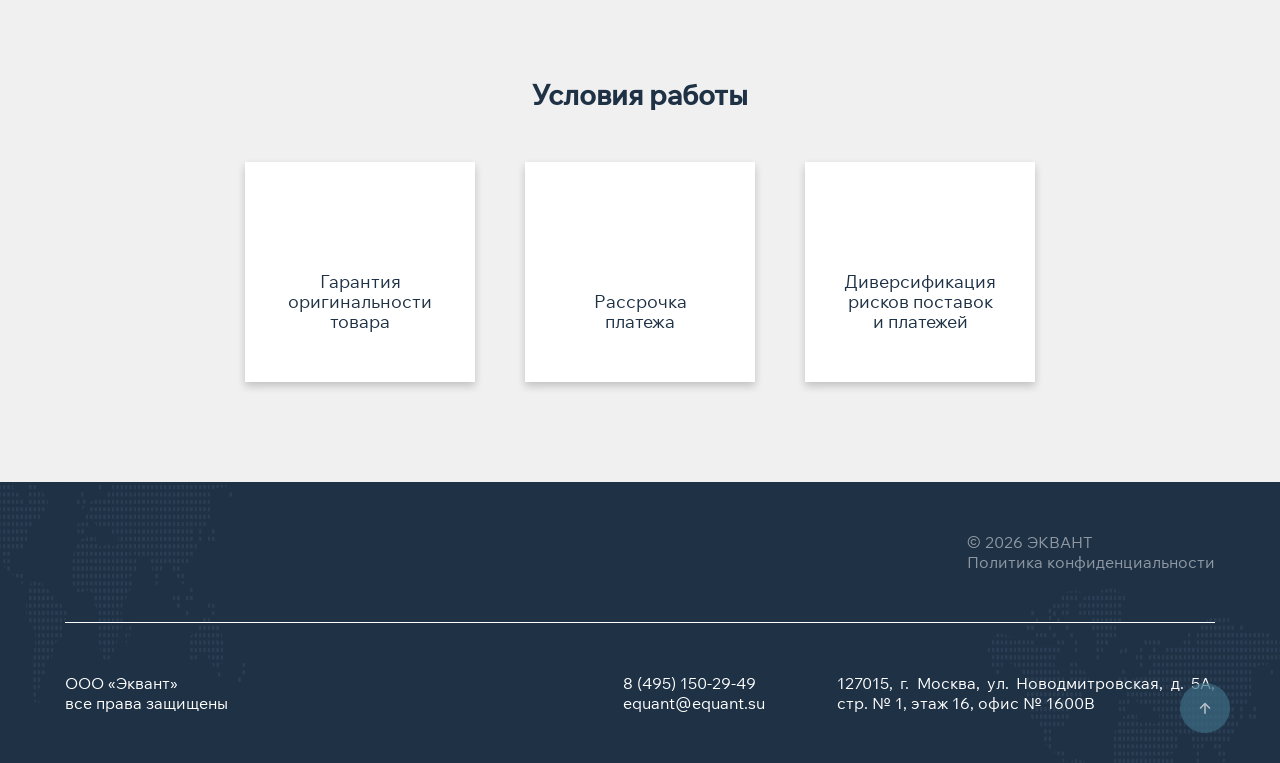
==== commit 0ca0890d: "Документация СОУР" ====
--- a/company.html
+++ b/company.html
@@ -86,40 +86,40 @@
       <div class="container">
         <div class="gallery">
           <div class="gallery-item">
-              <img src="./images/event-photo.png" alt="Image 1" data-index="0" loading="lazy">
+              <img src="./images/event-photo.png" alt="Image 1" data-index="0">
           </div>
           <div class="gallery-item">
-              <img src="./images/event-photo2.jpg" alt="Image 2" data-index="1" loading="lazy">
+              <img src="./images/event-photo2.jpg" alt="Image 2" data-index="1">
           </div>
           <div class="gallery-item">
-            <img src="./images/event-photo3.jpg" alt="Image 2" data-index="1" loading="lazy">
+            <img src="./images/event-photo3.jpg" alt="Image 2" data-index="1">
         </div>
         <div class="gallery-item">
-          <img src="./images/event-photo4.jpg" alt="Image 2" data-index="1" loading="lazy">
+          <img src="./images/event-photo4.jpg" alt="Image 2" data-index="1">
       </div>
       <div class="gallery-item">
-        <img src="./images/event-photo5.jpg" alt="Image 2" data-index="1" loading="lazy">
+        <img src="./images/event-photo5.jpg" alt="Image 2" data-index="1">
     </div>
     <div class="gallery-item">
-      <img src="./images/event-photo6.jpg" alt="Image 2" data-index="1" loading="lazy">
+      <img src="./images/event-photo6.jpg" alt="Image 2" data-index="1">
   </div>
   <div class="gallery-item">
-    <img src="./images/event-photo7.jpg" alt="Image 2" data-index="1" loading="lazy">
+    <img src="./images/event-photo7.jpg" alt="Image 2" data-index="1">
 </div>
 <div class="gallery-item">
-  <img src="./images/event-photo8.jpg" alt="Image 2" data-index="1" loading="lazy">
+  <img src="./images/event-photo8.jpg" alt="Image 2" data-index="1">
 </div>
 <div class="gallery-item">
-  <img src="./images/event-photo9.jpg" alt="Image 2" data-index="1" loading="lazy">
+  <img src="./images/event-photo9.jpg" alt="Image 2" data-index="1">
 </div>
 <div class="gallery-item">
-  <img src="./images/event-photo10.jpg" alt="Image 2" data-index="1" loading="lazy">
+  <img src="./images/event-photo10.jpg" alt="Image 2" data-index="1">
 </div>
 <div class="gallery-item">
-  <img src="./images/event-photo11.jpg" alt="Image 2" data-index="1" loading="lazy">
+  <img src="./images/event-photo11.jpg" alt="Image 2" data-index="1">
 </div>
 <div class="gallery-item">
-  <img src="./images/event-photo12.jpg" alt="Image 2" data-index="1" loading="lazy">
+  <img src="./images/event-photo12.jpg" alt="Image 2" data-index="1">
 </div>
       </div>
       </div>
--- a/style.css
+++ b/style.css
@@ -977,13 +977,17 @@
   flex-direction: column;
   justify-content: space-between;
   padding: 70px 60px;
-  background-image: url(./images/banner2026.png);
+  background-image: url(./images/event-banner-index-page2025.png);
   margin-bottom: 50px;
   height: 386px;
   background-repeat: no-repeat;
   width: 100%;
   background-size: 100% 100%;
 }
+.event-banner-img.index-page-event2026{
+  background-image: url(./images/banner2026.png);
+}
+  
 .event-banner-img.company-page.event-2026{
   background-image: url(./images/event-banner-2026.png);
 }
@@ -2947,14 +2951,17 @@
   }
   .company-tab{
     font-weight: 600;
-    font-size: 10px;
+    font-size: 12px;
     line-height: 100%;
     letter-spacing: 0%;
 
   }
+  .event-banner-mob.index-page-event2026-mob{
+    background-image: url(./images/event-banner-tablet2026.png);
+  }
   .event-banner-mob{
   display: flex;
-  background-image: url(./images/event-banner-tablet2026.png);
+  background-image: url(./images/event-banner-index-page2025-tablet.png);
   width: 100%;
   height: 260px;
   background-repeat: no-repeat;
@@ -3035,6 +3042,8 @@
 .event-banner__text-mob{
     margin-top:-20px;
     margin-left: 35px;
+    max-width: 400px;
+    width: 100%;
 }
   .news-page__list-card-img img{
     width: 100%;
@@ -3821,6 +3830,10 @@
   }
   .company-tabs{
       margin-top: 120px;
+  }
+  .company-tab{
+      height: 30px;
+      padding: 8px;
   }
 
 }
@@ -3862,16 +3875,18 @@
 .news__container-card-desc{
   max-width: 296px;
 } */
+ .event-banner-mob.index-page-event2026-mob{
+  background-image: url(./images/event-banner-mob2026.svg);
+ }
 .event-banner-mob{
   display: flex;
-  background-image: url(./images/event-banner-mob2026.svg);
+  background-image: url(./images/event-banner-index-page2025-mob.svg);
   width: 100%;
   height: 400px;
   background-repeat: no-repeat;
-  background-size: 100%;
+  background-size: cover;
   margin-bottom: 25px;
   padding:25px;
-  padding-bottom: 50px;
   flex-direction: column;
   justify-content: flex-end;
   border-radius: 10px;
@@ -3902,6 +3917,7 @@
 }
 .event-banner__text-mob{
   margin-left: 20px;
+  max-width: 330px;
 }
   .company-tabs{
     margin-top: 140px;
